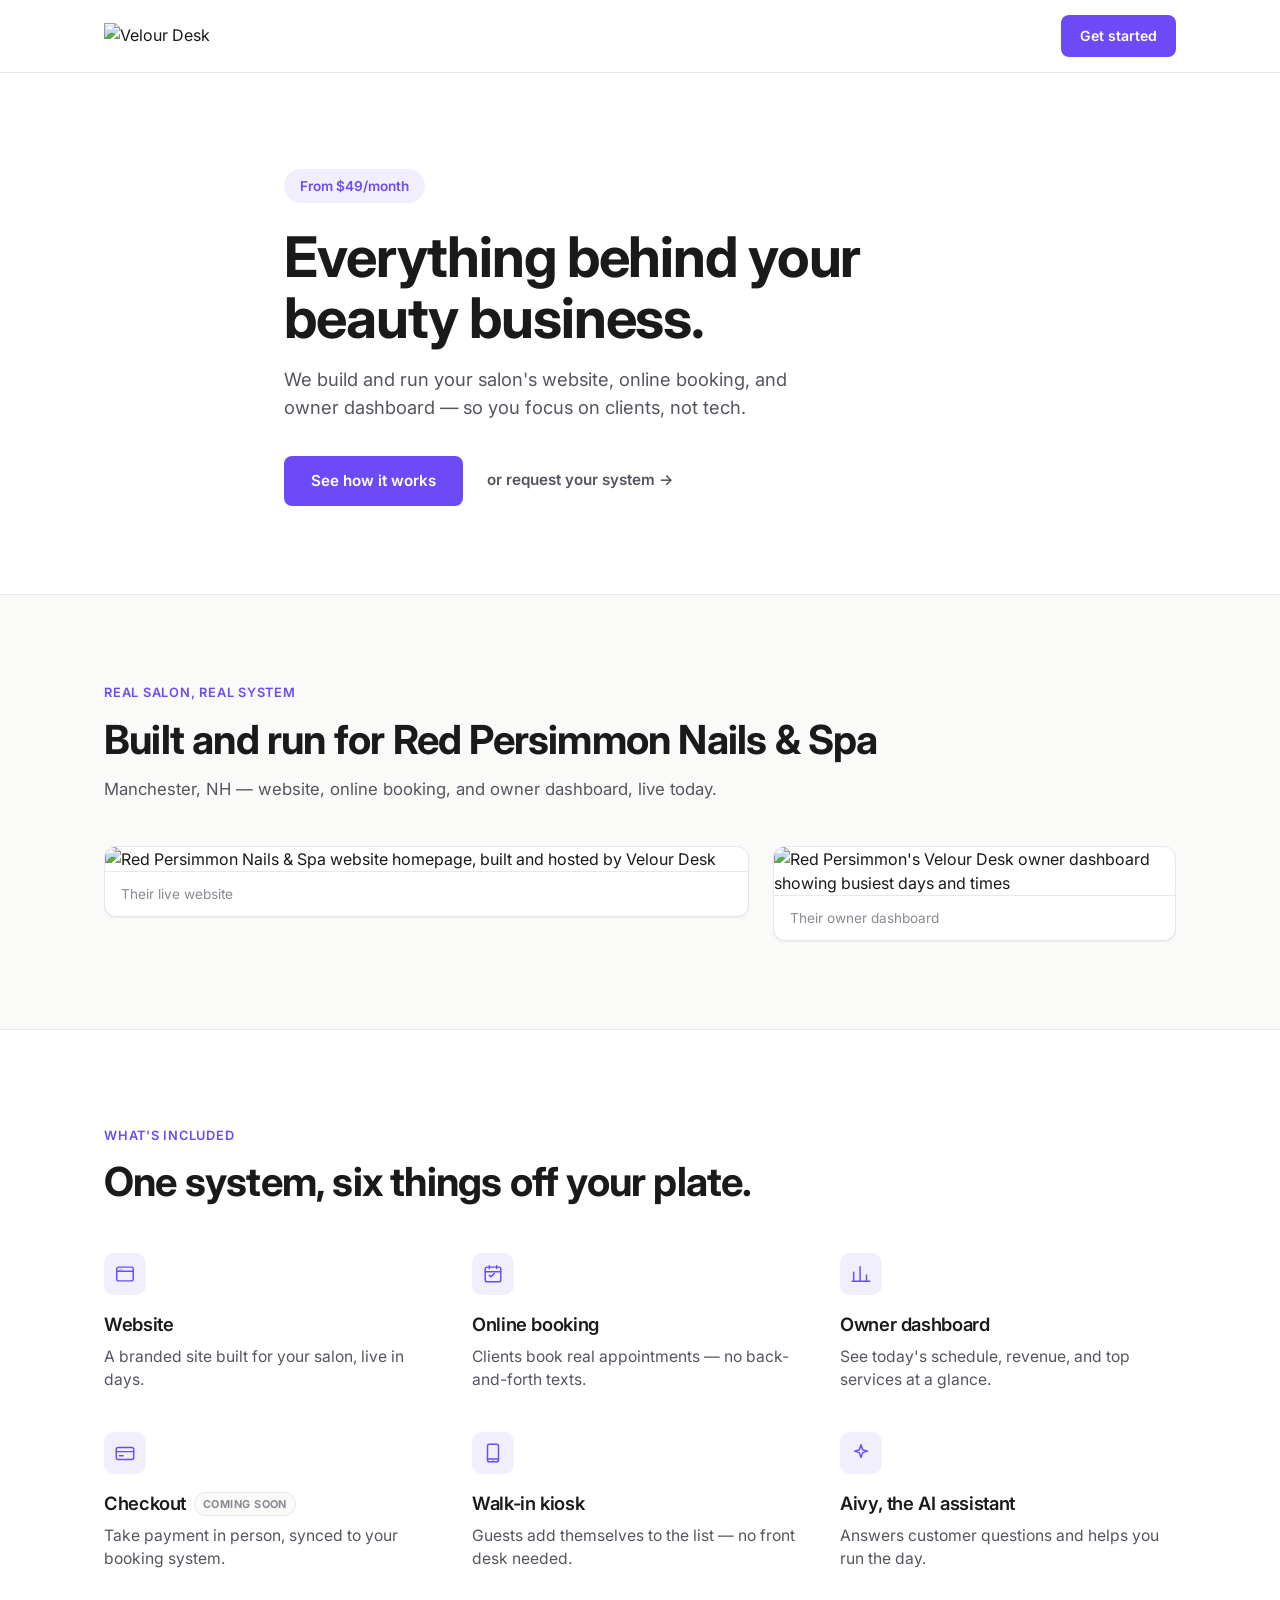
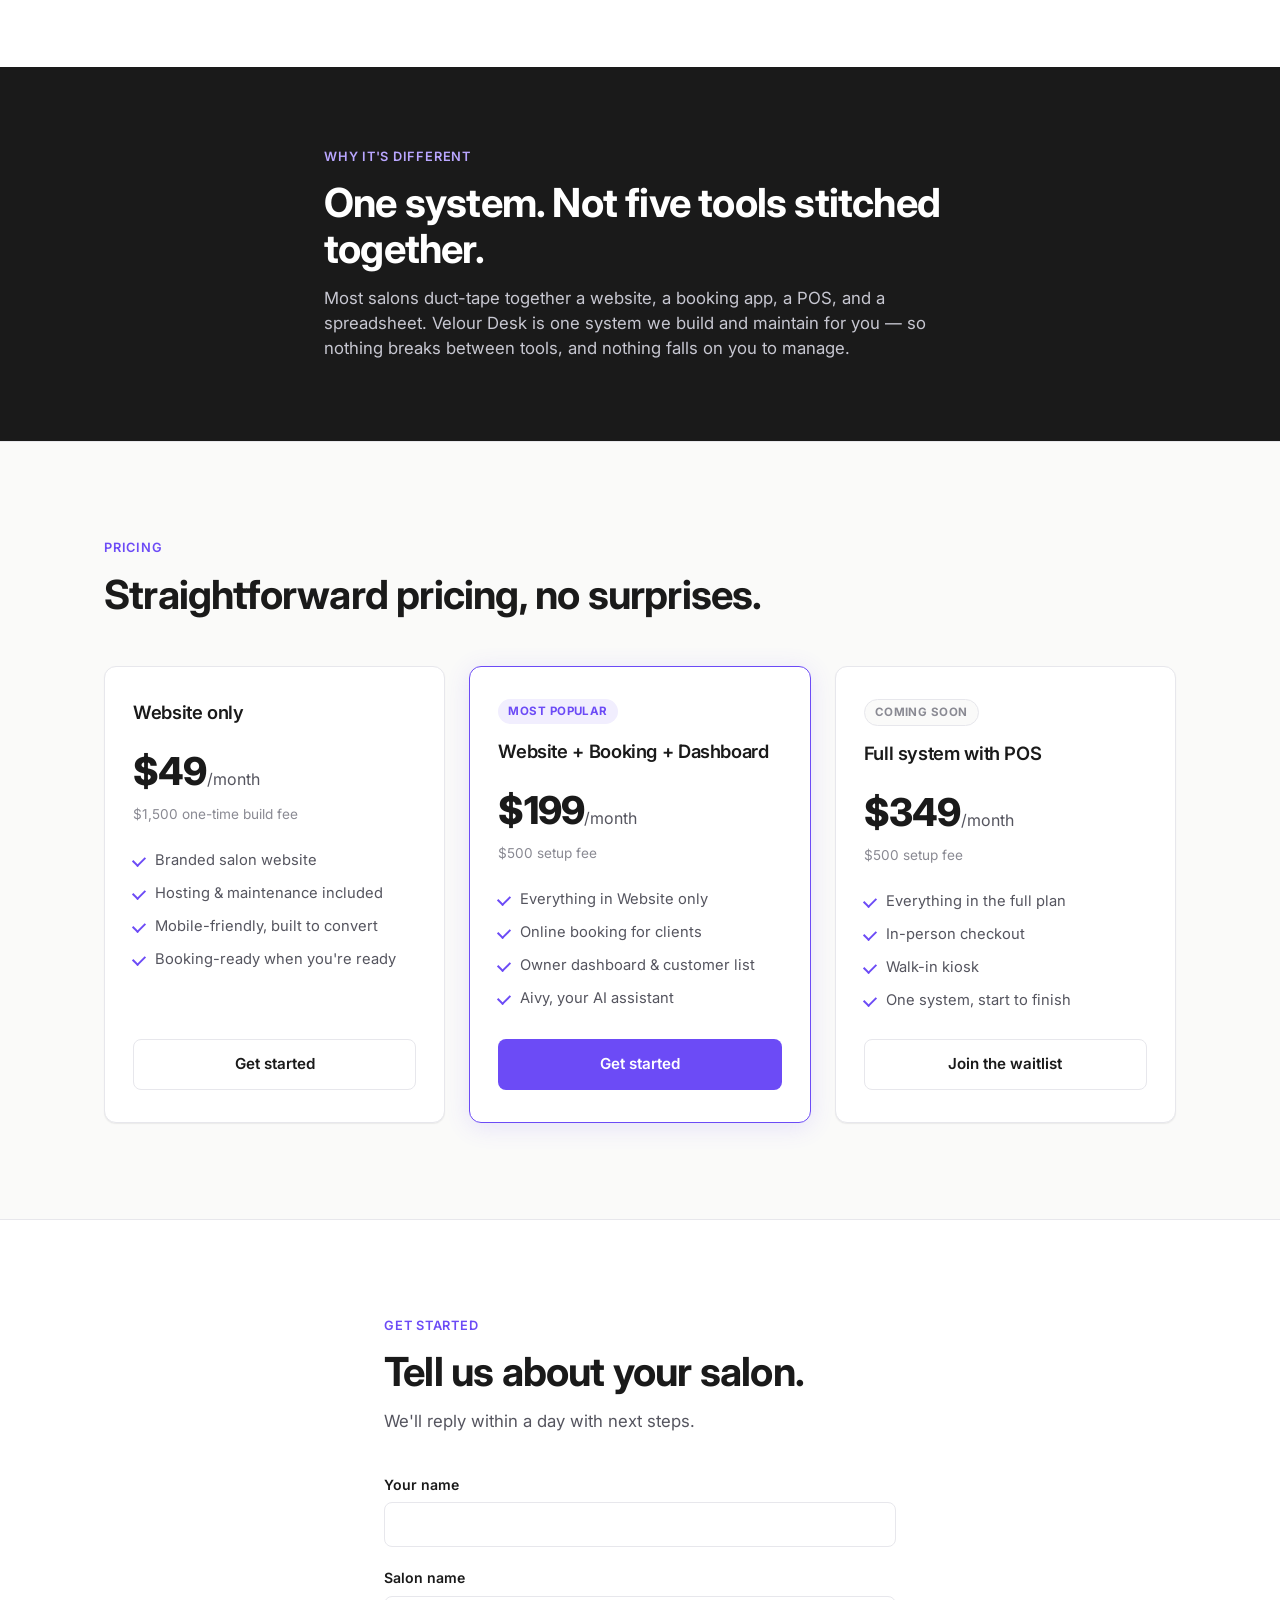
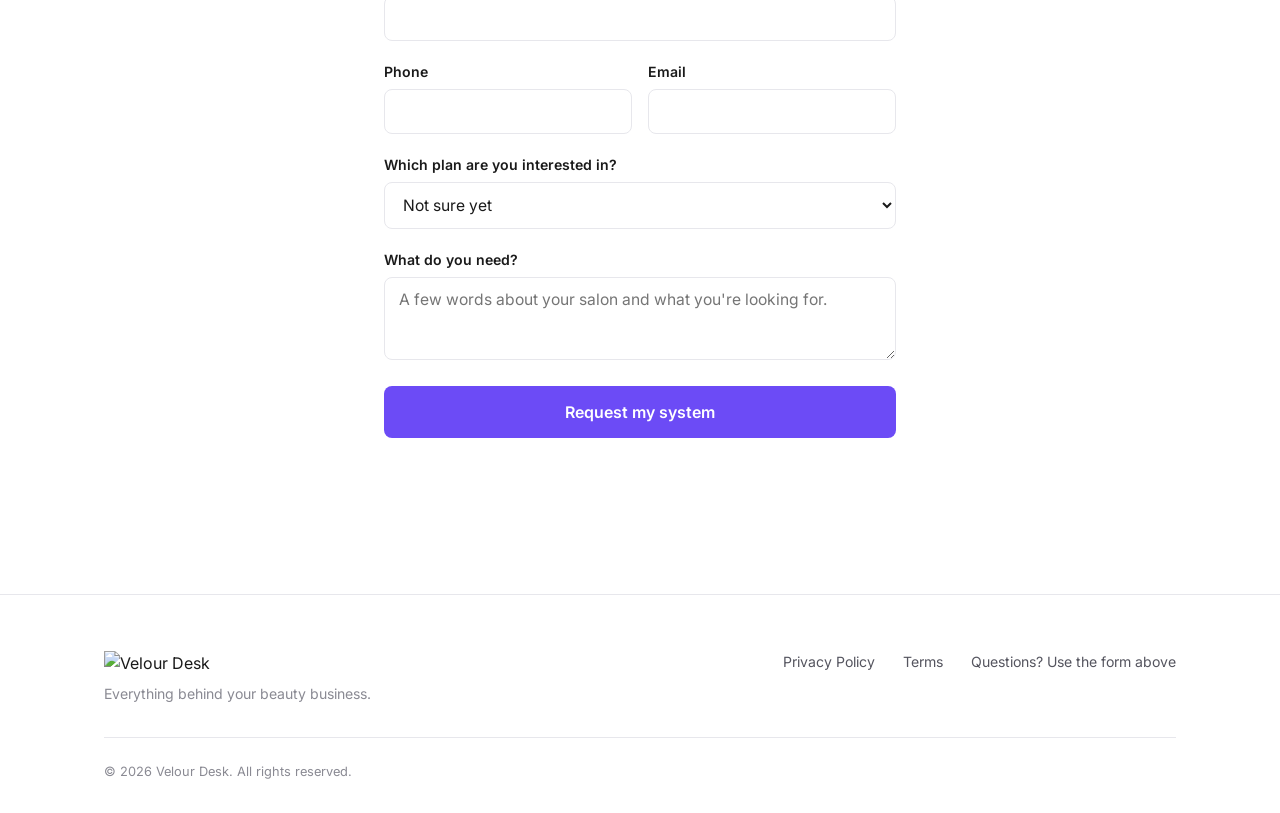
==== index.html @ 459c0a5b "Add files via upload" ====
<!doctype html>
<html lang="en">
<head>
<meta charset="UTF-8">
<meta name="viewport" content="width=device-width, initial-scale=1">
<title>Velour Desk — Everything behind your beauty business.</title>
<meta name="description" content="We build and run your salon's website, online booking, and owner dashboard — one system, starting at $49/month.">

<meta property="og:type" content="website">
<meta property="og:title" content="Velour Desk — Everything behind your beauty business.">
<meta property="og:description" content="We build and run your salon's website, online booking, and owner dashboard — one system, starting at $49/month.">
<meta property="og:url" content="https://velourdesk.com">
<meta property="og:image" content="https://velourdesk.com/assets/logo.png">
<meta name="twitter:card" content="summary_large_image">

<link rel="icon" type="image/png" href="assets/logo.png">
<link rel="preconnect" href="https://fonts.googleapis.com">
<link rel="preconnect" href="https://fonts.gstatic.com" crossorigin>
<link href="https://fonts.googleapis.com/css2?family=Inter:wght@400;500;600;700;800&display=swap" rel="stylesheet">
<link rel="stylesheet" href="styles.css">
</head>
<body>

<a class="skip-link" href="#main">Skip to content</a>

<header class="nav">
  <div class="wrap nav-inner">
    <a href="#top" class="logo" aria-label="Velour Desk home">
      <img src="assets/logo.png" alt="Velour Desk" height="28">
    </a>
    <a class="btn btn-primary btn-sm" href="#request">Get started</a>
  </div>
</header>

<main id="main">

  <!-- ============ HERO ============ -->
  <section class="hero" id="top">
    <div class="wrap hero-inner">
      <p class="eyebrow-pill">From $49/month</p>
      <h1>Everything behind your beauty business.</h1>
      <p class="hero-sub">We build and run your salon's website, online booking, and owner dashboard — so you focus on clients, not tech.</p>
      <div class="hero-ctas">
        <a href="#proof" class="btn btn-primary">See how it works</a>
        <a href="#request" class="btn-link">or request your system →</a>
      </div>
    </div>
  </section>

  <!-- ============ PROOF ============ -->
  <section class="proof" id="proof">
    <div class="wrap">
      <p class="eyebrow">Real salon, real system</p>
      <h2>Built and run for Red Persimmon Nails &amp; Spa</h2>
      <p class="section-sub">Manchester, NH — website, online booking, and owner dashboard, live today.</p>

      <div class="proof-grid">
        <figure class="proof-shot proof-shot-main">
          <img src="assets/red-persimmon-site.png" alt="Red Persimmon Nails & Spa website homepage, built and hosted by Velour Desk" loading="lazy">
          <figcaption>Their live website</figcaption>
        </figure>
        <figure class="proof-shot proof-shot-side">
          <img src="assets/red-persimmon-dashboard.png" alt="Red Persimmon's Velour Desk owner dashboard showing busiest days and times" loading="lazy">
          <figcaption>Their owner dashboard</figcaption>
        </figure>
      </div>

      <!--
        QUOTE SLOT — do not fabricate. Once Kristy approves a quote, uncomment
        and fill in, then remove this comment block.

        <blockquote class="proof-quote">
          <p>“Quote goes here.”</p>
          <cite>— Kristy, Red Persimmon Nails &amp; Spa</cite>
        </blockquote>
      -->
    </div>
  </section>

  <!-- ============ WHAT'S INCLUDED ============ -->
  <section class="included">
    <div class="wrap">
      <p class="eyebrow">What's included</p>
      <h2>One system, six things off your plate.</h2>

      <div class="included-grid">

        <div class="included-item">
          <span class="icon" aria-hidden="true">
            <svg viewBox="0 0 24 24" fill="none" stroke="currentColor" stroke-width="1.6" stroke-linecap="round" stroke-linejoin="round"><rect x="3" y="4.5" width="18" height="15" rx="2"/><path d="M3 9h18"/><circle cx="6.5" cy="6.75" r=".6" fill="currentColor" stroke="none"/><circle cx="8.5" cy="6.75" r=".6" fill="currentColor" stroke="none"/></svg>
          </span>
          <h3>Website</h3>
          <p>A branded site built for your salon, live in days.</p>
        </div>

        <div class="included-item">
          <span class="icon" aria-hidden="true">
            <svg viewBox="0 0 24 24" fill="none" stroke="currentColor" stroke-width="1.6" stroke-linecap="round" stroke-linejoin="round"><rect x="3.5" y="4.5" width="17" height="16" rx="2"/><path d="M3.5 9.5h17M8 3v3M16 3v3"/><path d="M8 13.5l1.6 1.6L13.5 11.5"/></svg>
          </span>
          <h3>Online booking</h3>
          <p>Clients book real appointments — no back-and-forth texts.</p>
        </div>

        <div class="included-item">
          <span class="icon" aria-hidden="true">
            <svg viewBox="0 0 24 24" fill="none" stroke="currentColor" stroke-width="1.6" stroke-linecap="round" stroke-linejoin="round"><path d="M4 20V10M11 20V4M18 20v-7"/><path d="M2.5 20h19"/></svg>
          </span>
          <h3>Owner dashboard</h3>
          <p>See today's schedule, revenue, and top services at a glance.</p>
        </div>

        <div class="included-item">
          <span class="icon" aria-hidden="true">
            <svg viewBox="0 0 24 24" fill="none" stroke="currentColor" stroke-width="1.6" stroke-linecap="round" stroke-linejoin="round"><rect x="2.5" y="6" width="19" height="13" rx="2"/><path d="M2.5 10.5h19"/><path d="M6 15h4"/></svg>
          </span>
          <h3>Checkout <span class="tag">Coming soon</span></h3>
          <p>Take payment in person, synced to your booking system.</p>
        </div>

        <div class="included-item">
          <span class="icon" aria-hidden="true">
            <svg viewBox="0 0 24 24" fill="none" stroke="currentColor" stroke-width="1.6" stroke-linecap="round" stroke-linejoin="round"><rect x="6" y="2.5" width="12" height="19" rx="2"/><path d="M6 18.5h12"/><circle cx="12" cy="20" r=".6" fill="currentColor" stroke="none"/></svg>
          </span>
          <h3>Walk-in kiosk</h3>
          <p>Guests add themselves to the list — no front desk needed.</p>
        </div>

        <div class="included-item">
          <span class="icon" aria-hidden="true">
            <svg viewBox="0 0 24 24" fill="none" stroke="currentColor" stroke-width="1.6" stroke-linecap="round" stroke-linejoin="round"><path d="M12 3l1.8 5.4L19 10l-5.2 1.6L12 17l-1.8-5.4L5 10l5.2-1.6L12 3z"/></svg>
          </span>
          <h3>Aivy, the AI assistant</h3>
          <p>Answers customer questions and helps you run the day.</p>
        </div>

      </div>
    </div>
  </section>

  <!-- ============ WHY DIFFERENT ============ -->
  <section class="different">
    <div class="wrap different-inner">
      <p class="eyebrow">Why it's different</p>
      <h2>One system. Not five tools stitched together.</h2>
      <p class="section-sub">Most salons duct-tape together a website, a booking app, a POS, and a spreadsheet. Velour Desk is one system we build and maintain for you — so nothing breaks between tools, and nothing falls on you to manage.</p>
    </div>
  </section>

  <!-- ============ PRICING ============ -->
  <section class="pricing" id="pricing">
    <div class="wrap">
      <p class="eyebrow">Pricing</p>
      <h2>Straightforward pricing, no surprises.</h2>

      <div class="pricing-grid">

        <div class="plan">
          <h3>Website only</h3>
          <p class="price"><span>$49</span>/month</p>
          <p class="fee">$1,500 one-time build fee</p>
          <ul>
            <li>Branded salon website</li>
            <li>Hosting &amp; maintenance included</li>
            <li>Mobile-friendly, built to convert</li>
            <li>Booking-ready when you're ready</li>
          </ul>
          <a href="#request" class="btn btn-outline plan-cta" data-plan="Website only">Get started</a>
        </div>

        <div class="plan plan-featured">
          <p class="plan-badge">Most popular</p>
          <h3>Website + Booking + Dashboard</h3>
          <p class="price"><span>$199</span>/month</p>
          <p class="fee">$500 setup fee</p>
          <ul>
            <li>Everything in Website only</li>
            <li>Online booking for clients</li>
            <li>Owner dashboard &amp; customer list</li>
            <li>Aivy, your AI assistant</li>
          </ul>
          <a href="#request" class="btn btn-primary plan-cta" data-plan="Website + Booking + Dashboard">Get started</a>
        </div>

        <div class="plan">
          <p class="plan-badge plan-badge-muted">Coming soon</p>
          <h3>Full system with POS</h3>
          <p class="price"><span>$349</span>/month</p>
          <p class="fee">$500 setup fee</p>
          <ul>
            <li>Everything in the full plan</li>
            <li>In-person checkout</li>
            <li>Walk-in kiosk</li>
            <li>One system, start to finish</li>
          </ul>
          <a href="#request" class="btn btn-outline plan-cta" data-plan="Full system with POS (waitlist)">Join the waitlist</a>
        </div>

      </div>
    </div>
  </section>

  <!-- ============ REQUEST FORM ============ -->
  <section class="request" id="request">
    <div class="wrap request-inner">
      <p class="eyebrow">Get started</p>
      <h2>Tell us about your salon.</h2>
      <p class="section-sub">We'll reply within a day with next steps.</p>

      <form id="lead-form" novalidate>
        <div class="form-row">
          <label for="name">Your name</label>
          <input type="text" id="name" name="name" autocomplete="name" required maxlength="120">
        </div>
        <div class="form-row">
          <label for="salon_name">Salon name</label>
          <input type="text" id="salon_name" name="salon_name" autocomplete="organization" required maxlength="160">
        </div>
        <div class="form-row form-row-split">
          <div>
            <label for="phone">Phone</label>
            <input type="tel" id="phone" name="phone" autocomplete="tel" required maxlength="40">
          </div>
          <div>
            <label for="email">Email</label>
            <input type="email" id="email" name="email" autocomplete="email" required maxlength="200">
          </div>
        </div>
        <div class="form-row">
          <label for="plan_interest">Which plan are you interested in?</label>
          <select id="plan_interest" name="plan_interest">
            <option value="Not sure yet">Not sure yet</option>
            <option value="Website only">Website only — $49/mo</option>
            <option value="Website + Booking + Dashboard">Website + Booking + Dashboard — $199/mo</option>
            <option value="Full system with POS (waitlist)">Full system with POS — $349/mo (waitlist)</option>
          </select>
        </div>
        <div class="form-row">
          <label for="needs">What do you need?</label>
          <textarea id="needs" name="needs" rows="3" maxlength="2000" placeholder="A few words about your salon and what you're looking for."></textarea>
        </div>

        <button type="submit" class="btn btn-primary btn-full" id="submit-btn">Request my system</button>
        <p class="form-status" id="form-status" role="status" aria-live="polite"></p>
      </form>
    </div>
  </section>

</main>

<footer class="footer">
  <div class="wrap footer-inner">
    <div class="footer-brand">
      <img src="assets/logo.png" alt="Velour Desk" height="22">
      <p>Everything behind your beauty business.</p>
    </div>
    <div class="footer-links">
      <a href="privacy.html">Privacy Policy</a>
      <a href="terms.html">Terms</a>
      <a href="#request">Questions? Use the form above</a>
    </div>
  </div>
  <div class="wrap">
    <p class="footer-copyright">© <span id="year"></span> Velour Desk. All rights reserved.</p>
  </div>
</footer>

<script src="script.js"></script>
</body>
</html>
---- styles.css ----
/* ===== Tokens ===== */
:root {
  --violet: #6C4BF6;
  --violet-dark: #5836E8;
  --violet-tint: #F1EEFE;
  --ink: #1A1A1A;
  --ink-soft: #55555F;
  --ink-faint: #8A8A93;
  --bg: #FFFFFF;
  --bg-alt: #FAFAF9;
  --border: #E7E7EC;
  --radius: 12px;
  --radius-sm: 8px;
  --shadow-card: 0 1px 2px rgba(20,20,30,0.04), 0 1px 1px rgba(20,20,30,0.03);
  --max: 1120px;
  --font: "Inter", -apple-system, BlinkMacSystemFont, "Segoe UI", sans-serif;
}

/* ===== Reset ===== */
* { box-sizing: border-box; margin: 0; padding: 0; }
html { scroll-behavior: smooth; }
@media (prefers-reduced-motion: reduce) {
  html { scroll-behavior: auto; }
  * { animation-duration: 0.01ms !important; transition-duration: 0.01ms !important; }
}
body {
  font-family: var(--font);
  color: var(--ink);
  background: var(--bg);
  -webkit-font-smoothing: antialiased;
  line-height: 1.5;
}
img { max-width: 100%; display: block; }
a { color: inherit; text-decoration: none; }
ul { list-style: none; }
button { font-family: inherit; }

.wrap {
  max-width: var(--max);
  margin: 0 auto;
  padding: 0 24px;
}

.skip-link {
  position: absolute;
  left: -9999px;
  top: 0;
  background: var(--violet);
  color: #fff;
  padding: 12px 20px;
  border-radius: 0 0 8px 0;
  z-index: 100;
}
.skip-link:focus {
  left: 0;
}

:focus-visible {
  outline: 2px solid var(--violet);
  outline-offset: 2px;
}

/* ===== Type scale ===== */
h1, h2, h3 {
  font-weight: 700;
  letter-spacing: -0.02em;
  color: var(--ink);
}
h1 { font-size: clamp(2.25rem, 5vw, 3.5rem); line-height: 1.08; }
h2 { font-size: clamp(1.75rem, 3.4vw, 2.5rem); line-height: 1.15; }
h3 { font-size: 1.15rem; font-weight: 600; }

.eyebrow {
  font-size: 0.8rem;
  font-weight: 600;
  letter-spacing: 0.06em;
  text-transform: uppercase;
  color: var(--violet);
  margin-bottom: 14px;
}
.eyebrow-pill {
  display: inline-block;
  font-size: 0.85rem;
  font-weight: 600;
  color: var(--violet);
  background: var(--violet-tint);
  padding: 7px 16px;
  border-radius: 999px;
  margin-bottom: 24px;
}
.section-sub {
  color: var(--ink-soft);
  font-size: 1.05rem;
  max-width: 620px;
  margin-top: 14px;
}

/* ===== Buttons ===== */
.btn {
  display: inline-flex;
  align-items: center;
  justify-content: center;
  gap: 8px;
  font-weight: 600;
  font-size: 0.95rem;
  padding: 13px 26px;
  border-radius: var(--radius-sm);
  border: 1px solid transparent;
  cursor: pointer;
  transition: background 0.15s ease, border-color 0.15s ease, color 0.15s ease, transform 0.1s ease;
}
.btn-primary {
  background: var(--violet);
  color: #fff;
}
.btn-primary:hover { background: var(--violet-dark); }
.btn-outline {
  background: transparent;
  border-color: var(--border);
  color: var(--ink);
}
.btn-outline:hover { border-color: var(--violet); color: var(--violet); }
.btn-sm { padding: 9px 18px; font-size: 0.88rem; }
.btn-full { width: 100%; padding: 15px 26px; font-size: 1rem; }
.btn-link {
  font-weight: 600;
  font-size: 0.95rem;
  color: var(--ink-soft);
  border-bottom: 1px solid transparent;
}
.btn-link:hover { color: var(--violet); border-color: var(--violet); }

/* ===== Nav ===== */
.nav {
  position: sticky;
  top: 0;
  z-index: 50;
  background: rgba(255,255,255,0.9);
  backdrop-filter: saturate(180%) blur(8px);
  border-bottom: 1px solid var(--border);
}
.nav-inner {
  display: flex;
  align-items: center;
  justify-content: space-between;
  height: 72px;
}
.logo img { height: 26px; width: auto; }

/* ===== Hero ===== */
.hero { padding: 96px 0 88px; }
.hero-inner { max-width: 760px; }
.hero-sub {
  font-size: 1.15rem;
  color: var(--ink-soft);
  margin-top: 18px;
  max-width: 560px;
}
.hero-ctas {
  display: flex;
  align-items: center;
  gap: 24px;
  margin-top: 34px;
  flex-wrap: wrap;
}

/* ===== Proof ===== */
.proof { padding: 88px 0; background: var(--bg-alt); border-top: 1px solid var(--border); border-bottom: 1px solid var(--border); }
.proof-grid {
  display: grid;
  grid-template-columns: 1.6fr 1fr;
  gap: 24px;
  margin-top: 44px;
  align-items: start;
}
.proof-shot {
  background: #fff;
  border: 1px solid var(--border);
  border-radius: var(--radius);
  overflow: hidden;
  box-shadow: var(--shadow-card);
}
.proof-shot img { width: 100%; height: auto; }
.proof-shot figcaption {
  padding: 12px 16px;
  font-size: 0.85rem;
  color: var(--ink-faint);
  border-top: 1px solid var(--border);
}
.proof-shot-side { align-self: center; }
.proof-quote {
  margin-top: 40px;
  padding: 28px 32px;
  background: #fff;
  border: 1px solid var(--border);
  border-radius: var(--radius);
}
.proof-quote p { font-size: 1.2rem; font-style: italic; }
.proof-quote cite { display: block; margin-top: 12px; font-style: normal; color: var(--ink-soft); font-size: 0.9rem; }

/* ===== Included ===== */
.included { padding: 96px 0; }
.included-grid {
  display: grid;
  grid-template-columns: repeat(3, 1fr);
  gap: 40px 32px;
  margin-top: 48px;
}
.included-item .icon {
  display: inline-flex;
  align-items: center;
  justify-content: center;
  width: 42px;
  height: 42px;
  border-radius: 10px;
  background: var(--violet-tint);
  color: var(--violet);
  margin-bottom: 16px;
}
.included-item .icon svg { width: 22px; height: 22px; }
.included-item h3 { display: flex; align-items: center; gap: 8px; }
.included-item p { color: var(--ink-soft); margin-top: 6px; font-size: 0.98rem; }
.tag {
  font-size: 0.68rem;
  font-weight: 700;
  letter-spacing: 0.04em;
  text-transform: uppercase;
  color: var(--ink-faint);
  background: var(--bg-alt);
  border: 1px solid var(--border);
  padding: 3px 8px;
  border-radius: 999px;
}

/* ===== Why different ===== */
.different { padding: 80px 0; background: var(--ink); }
.different-inner { max-width: 680px; }
.different .eyebrow { color: #B9A6FF; }
.different h2 { color: #fff; }
.different .section-sub { color: #C7C7D1; }

/* ===== Pricing ===== */
.pricing { padding: 96px 0; background: var(--bg-alt); border-top: 1px solid var(--border); border-bottom: 1px solid var(--border); }
.pricing-grid {
  display: grid;
  grid-template-columns: repeat(3, 1fr);
  gap: 24px;
  margin-top: 48px;
  align-items: stretch;
}
.plan {
  background: #fff;
  border: 1px solid var(--border);
  border-radius: var(--radius);
  padding: 32px 28px;
  display: flex;
  flex-direction: column;
  box-shadow: var(--shadow-card);
}
.plan-featured {
  border-color: var(--violet);
  box-shadow: 0 4px 24px rgba(108,75,246,0.14);
}
.plan-badge {
  display: inline-block;
  align-self: flex-start;
  font-size: 0.72rem;
  font-weight: 700;
  letter-spacing: 0.04em;
  text-transform: uppercase;
  color: var(--violet);
  background: var(--violet-tint);
  padding: 4px 10px;
  border-radius: 999px;
  margin-bottom: 14px;
}
.plan-badge-muted { color: var(--ink-faint); background: var(--bg-alt); border: 1px solid var(--border); }
.plan h3 { min-height: 28px; }
.price { margin-top: 16px; font-size: 1rem; color: var(--ink-soft); }
.price span { font-size: 2.4rem; font-weight: 800; color: var(--ink); letter-spacing: -0.02em; }
.fee { font-size: 0.85rem; color: var(--ink-faint); margin-top: 4px; }
.plan ul { margin: 24px 0 28px; display: flex; flex-direction: column; gap: 11px; }
.plan li {
  font-size: 0.92rem;
  color: var(--ink-soft);
  padding-left: 22px;
  position: relative;
}
.plan li::before {
  content: "";
  position: absolute;
  left: 0;
  top: 7px;
  width: 10px;
  height: 6px;
  border-left: 2px solid var(--violet);
  border-bottom: 2px solid var(--violet);
  transform: rotate(-45deg);
}
.plan-cta { margin-top: auto; width: 100%; }

/* ===== Request form ===== */
.request { padding: 96px 0 120px; }
.request-inner { max-width: 560px; }
#lead-form { margin-top: 40px; }
.form-row { margin-bottom: 20px; }
.form-row-split { display: grid; grid-template-columns: 1fr 1fr; gap: 16px; }
.form-row-split .form-row { margin-bottom: 0; }
label { display: block; font-size: 0.88rem; font-weight: 600; margin-bottom: 7px; color: var(--ink); }
input, select, textarea {
  width: 100%;
  font-family: inherit;
  font-size: 0.98rem;
  padding: 12px 14px;
  border: 1px solid var(--border);
  border-radius: var(--radius-sm);
  background: #fff;
  color: var(--ink);
}
input:focus, select:focus, textarea:focus {
  outline: none;
  border-color: var(--violet);
  box-shadow: 0 0 0 3px var(--violet-tint);
}
textarea { resize: vertical; }
.form-status {
  margin-top: 16px;
  font-size: 0.92rem;
  min-height: 1.4em;
}
.form-status[data-state="success"] { color: #1E7A3D; }
.form-status[data-state="error"] { color: #C0392B; }

/* ===== Footer ===== */
.footer { padding: 56px 0 32px; border-top: 1px solid var(--border); }
.footer-inner {
  display: flex;
  justify-content: space-between;
  align-items: flex-start;
  flex-wrap: wrap;
  gap: 24px;
  padding-bottom: 32px;
}
.footer-brand img { margin-bottom: 10px; }
.footer-brand p { color: var(--ink-faint); font-size: 0.88rem; }
.footer-links { display: flex; gap: 28px; flex-wrap: wrap; }
.footer-links a { font-size: 0.88rem; color: var(--ink-soft); }
.footer-links a:hover { color: var(--violet); }
.footer-copyright { font-size: 0.8rem; color: var(--ink-faint); border-top: 1px solid var(--border); padding-top: 24px; }

/* ===== Responsive ===== */
@media (max-width: 860px) {
  .proof-grid { grid-template-columns: 1fr; }
  .included-grid { grid-template-columns: repeat(2, 1fr); }
  .pricing-grid { grid-template-columns: 1fr; }
  .plan-featured { order: -1; }
}
@media (max-width: 560px) {
  .hero { padding: 64px 0 56px; }
  .included, .pricing, .proof, .different, .request { padding: 64px 0; }
  .included-grid { grid-template-columns: 1fr; }
  .form-row-split { grid-template-columns: 1fr; }
  .footer-inner { flex-direction: column; }
}
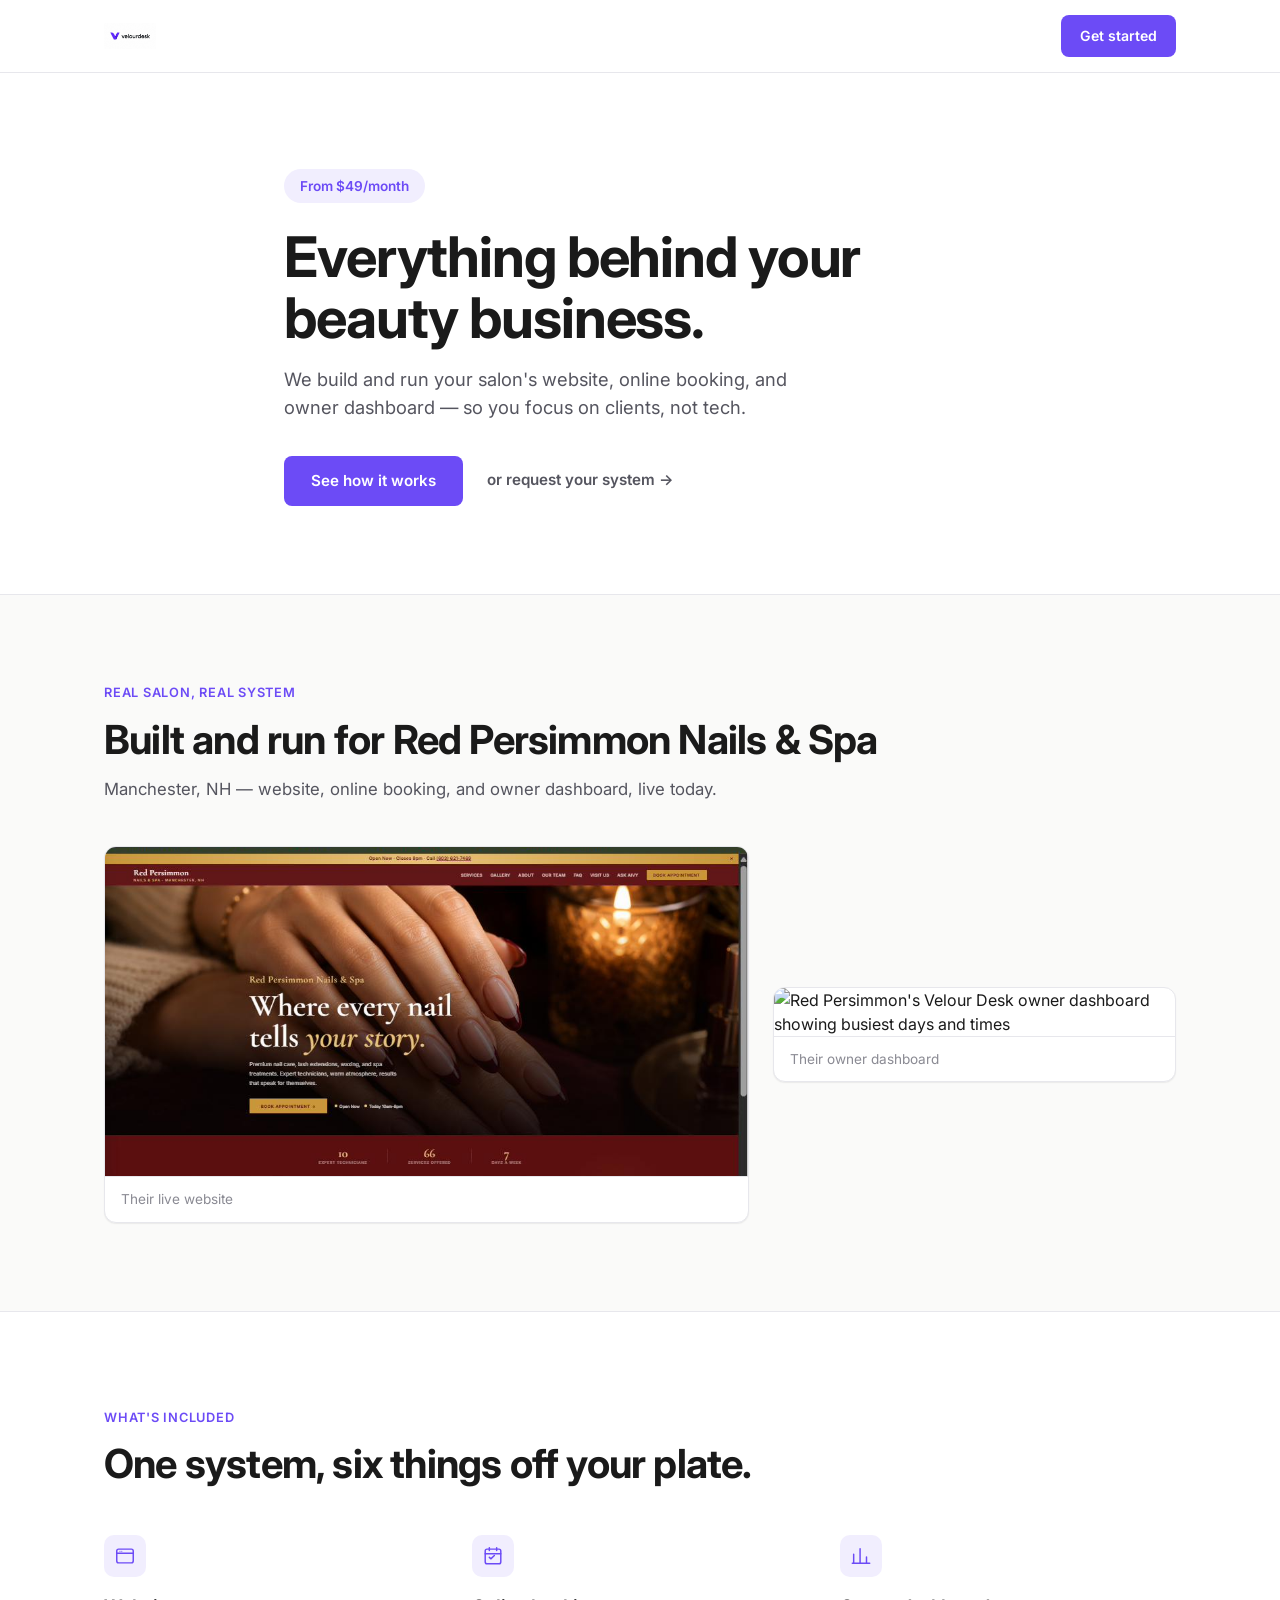
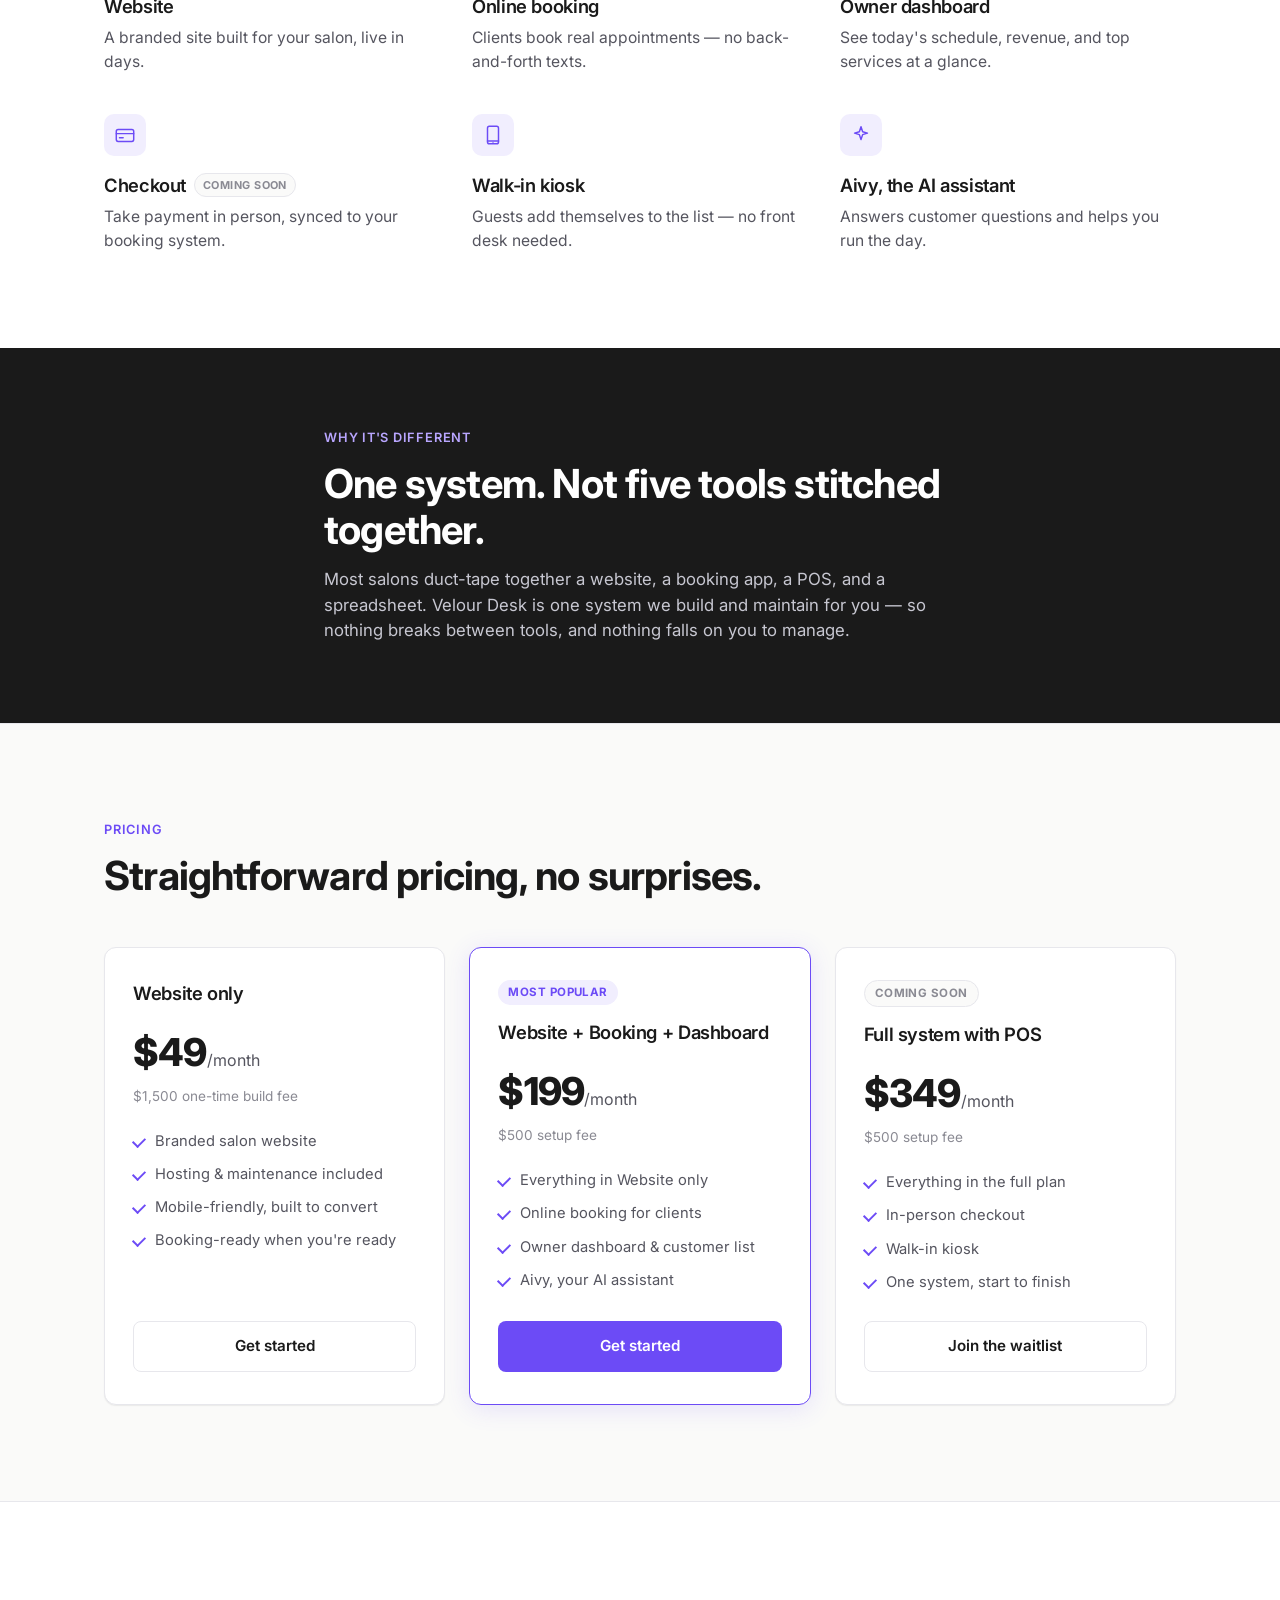
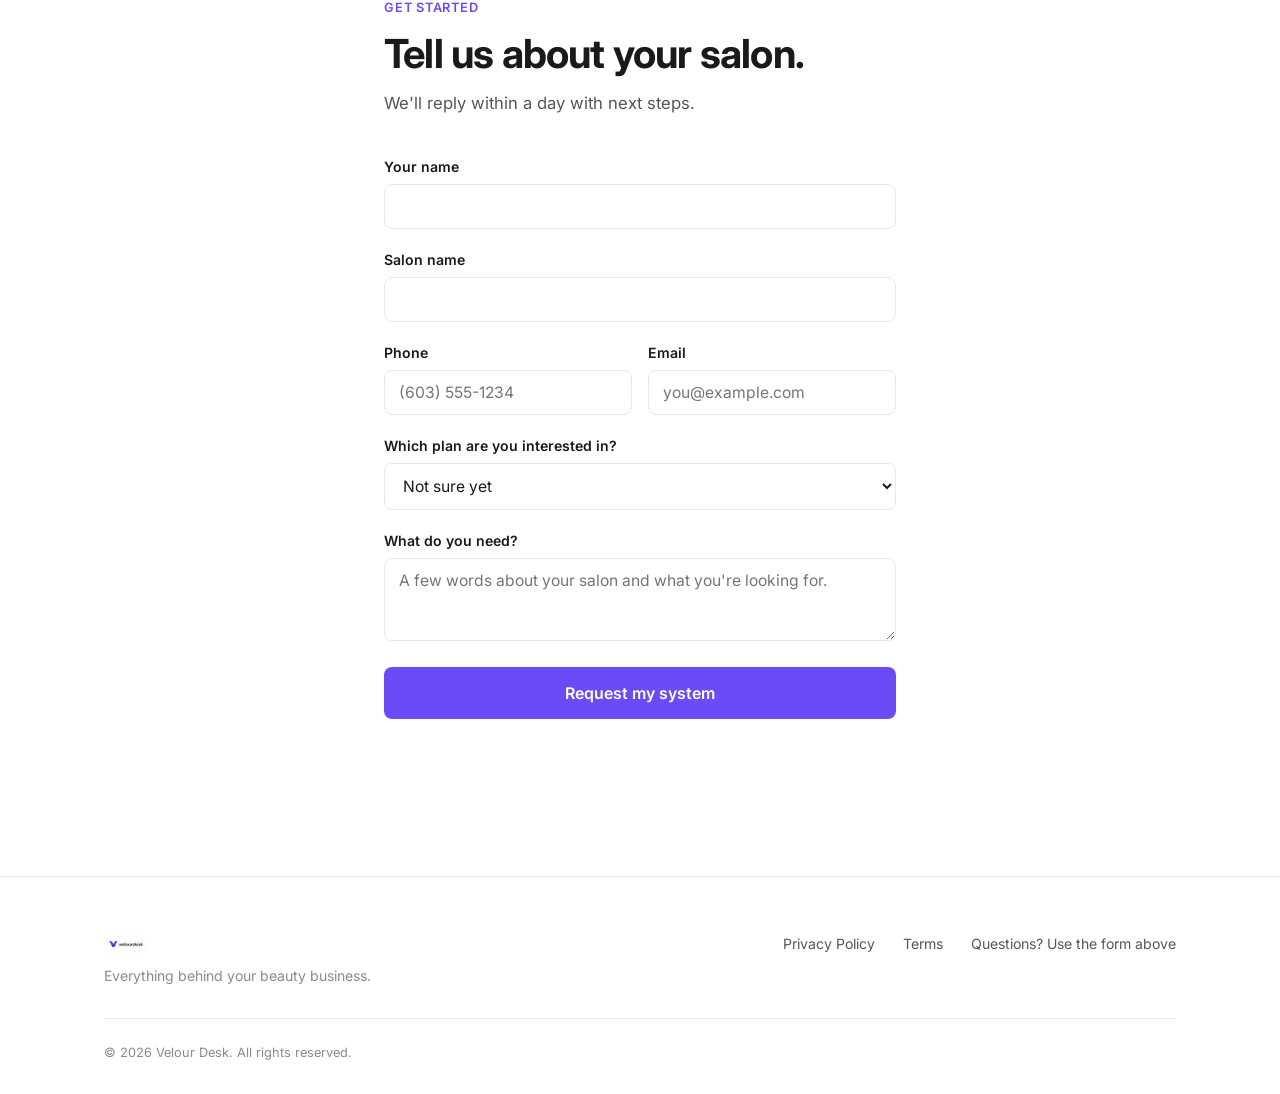
==== commit 94ae4e12: "Enhance input fields for phone and email Updated phone and email input fields with placeholder and p" ====
--- a/index.html
+++ b/index.html
@@ -218,11 +218,15 @@
         <div class="form-row form-row-split">
           <div>
             <label for="phone">Phone</label>
-            <input type="tel" id="phone" name="phone" autocomplete="tel" required maxlength="40">
+            <input type="tel" id="phone" name="phone" autocomplete="tel" required
+              inputmode="tel" maxlength="20" placeholder="(603) 555-1234"
+              pattern="^[0-9+\-\s\(\)]{7,20}$"
+              title="Enter a valid phone number (7–20 digits, spaces, dashes, or parentheses allowed)">
           </div>
           <div>
             <label for="email">Email</label>
-            <input type="email" id="email" name="email" autocomplete="email" required maxlength="200">
+            <input type="email" id="email" name="email" autocomplete="email" required
+              maxlength="200" placeholder="you@example.com">
           </div>
         </div>
         <div class="form-row">
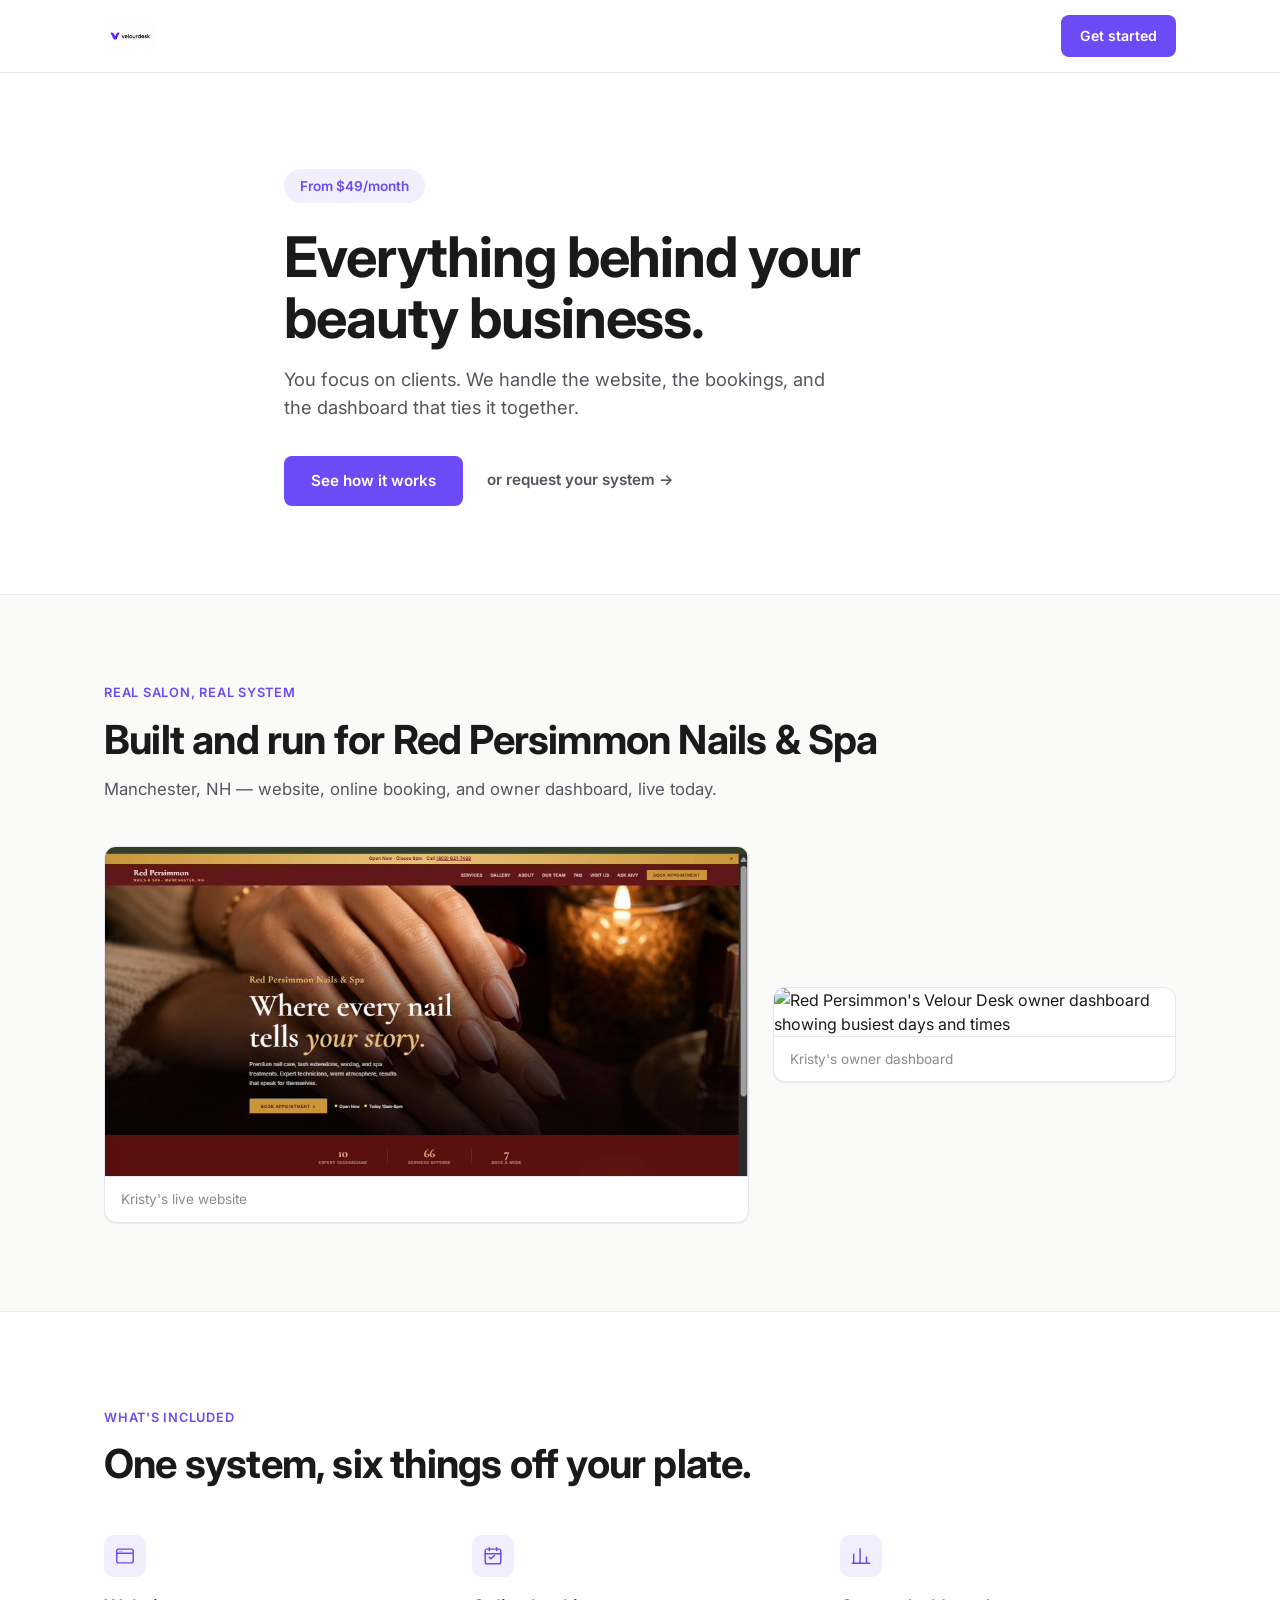
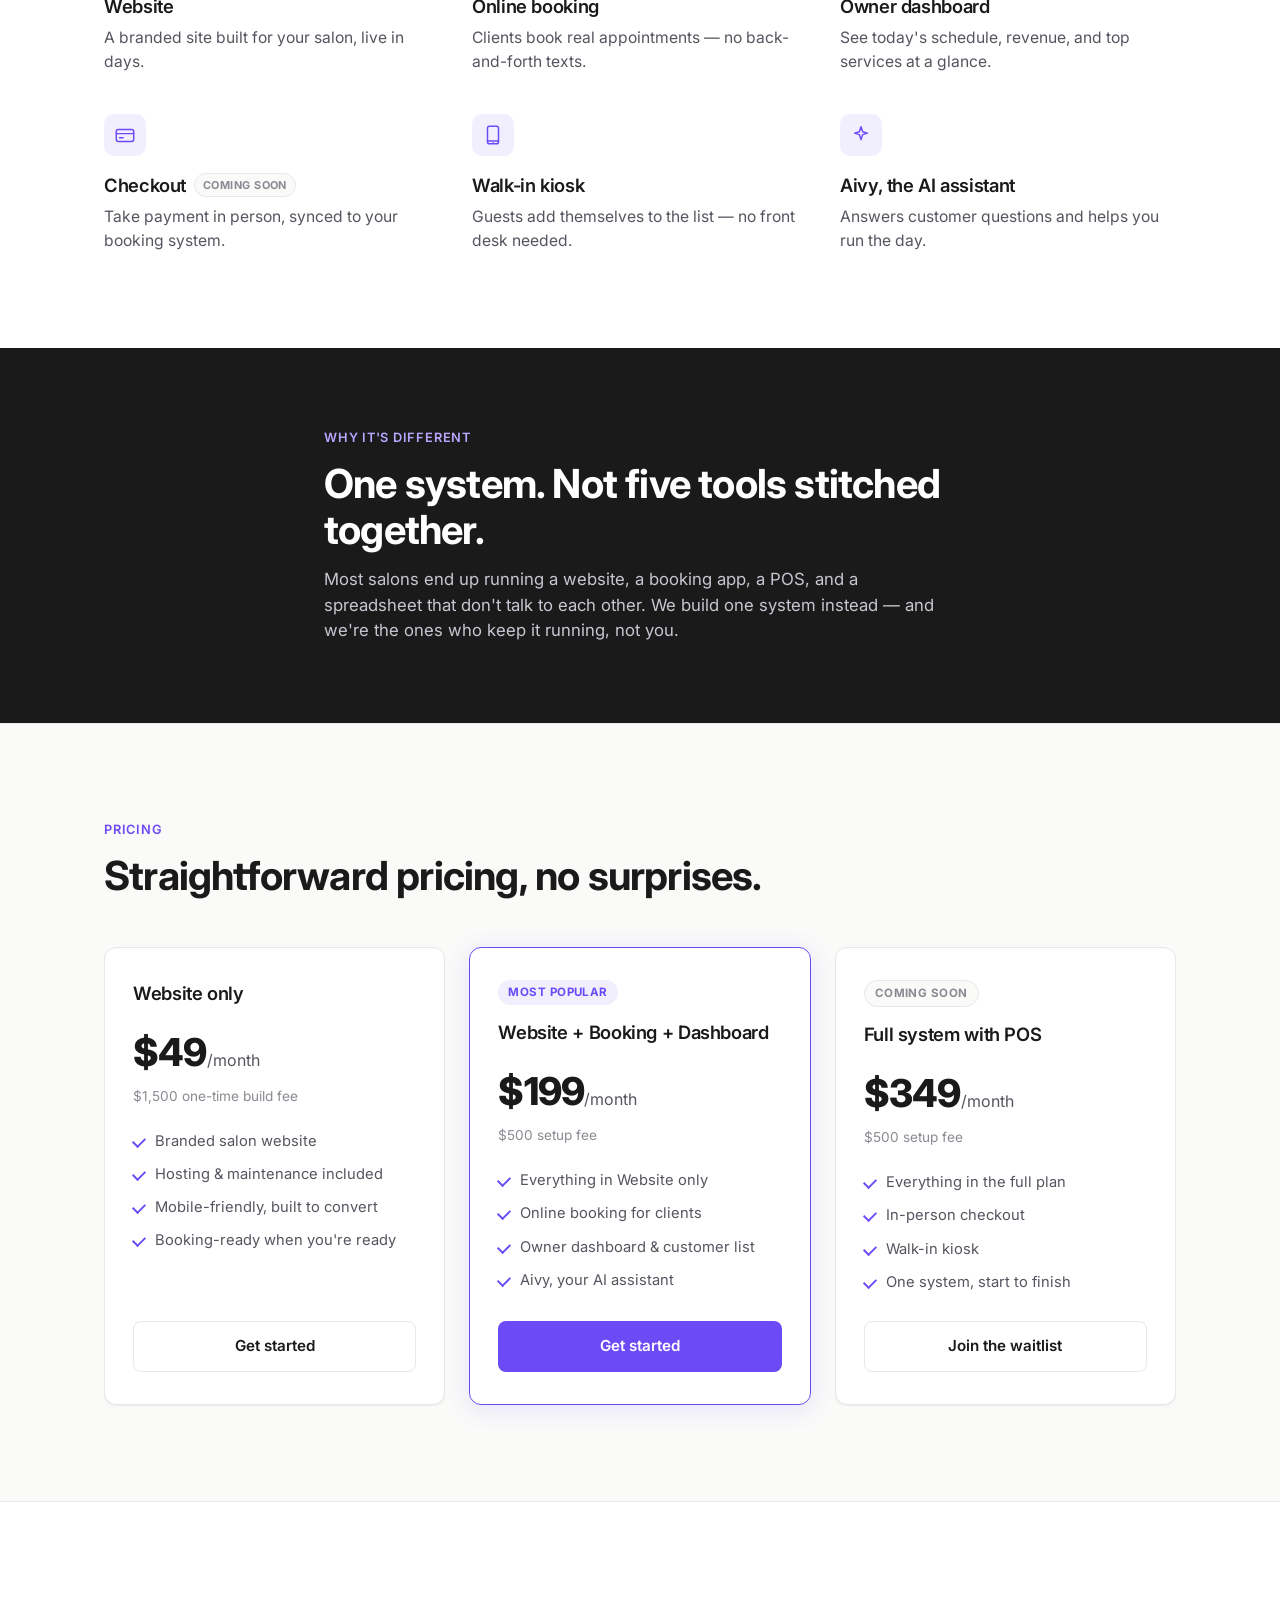
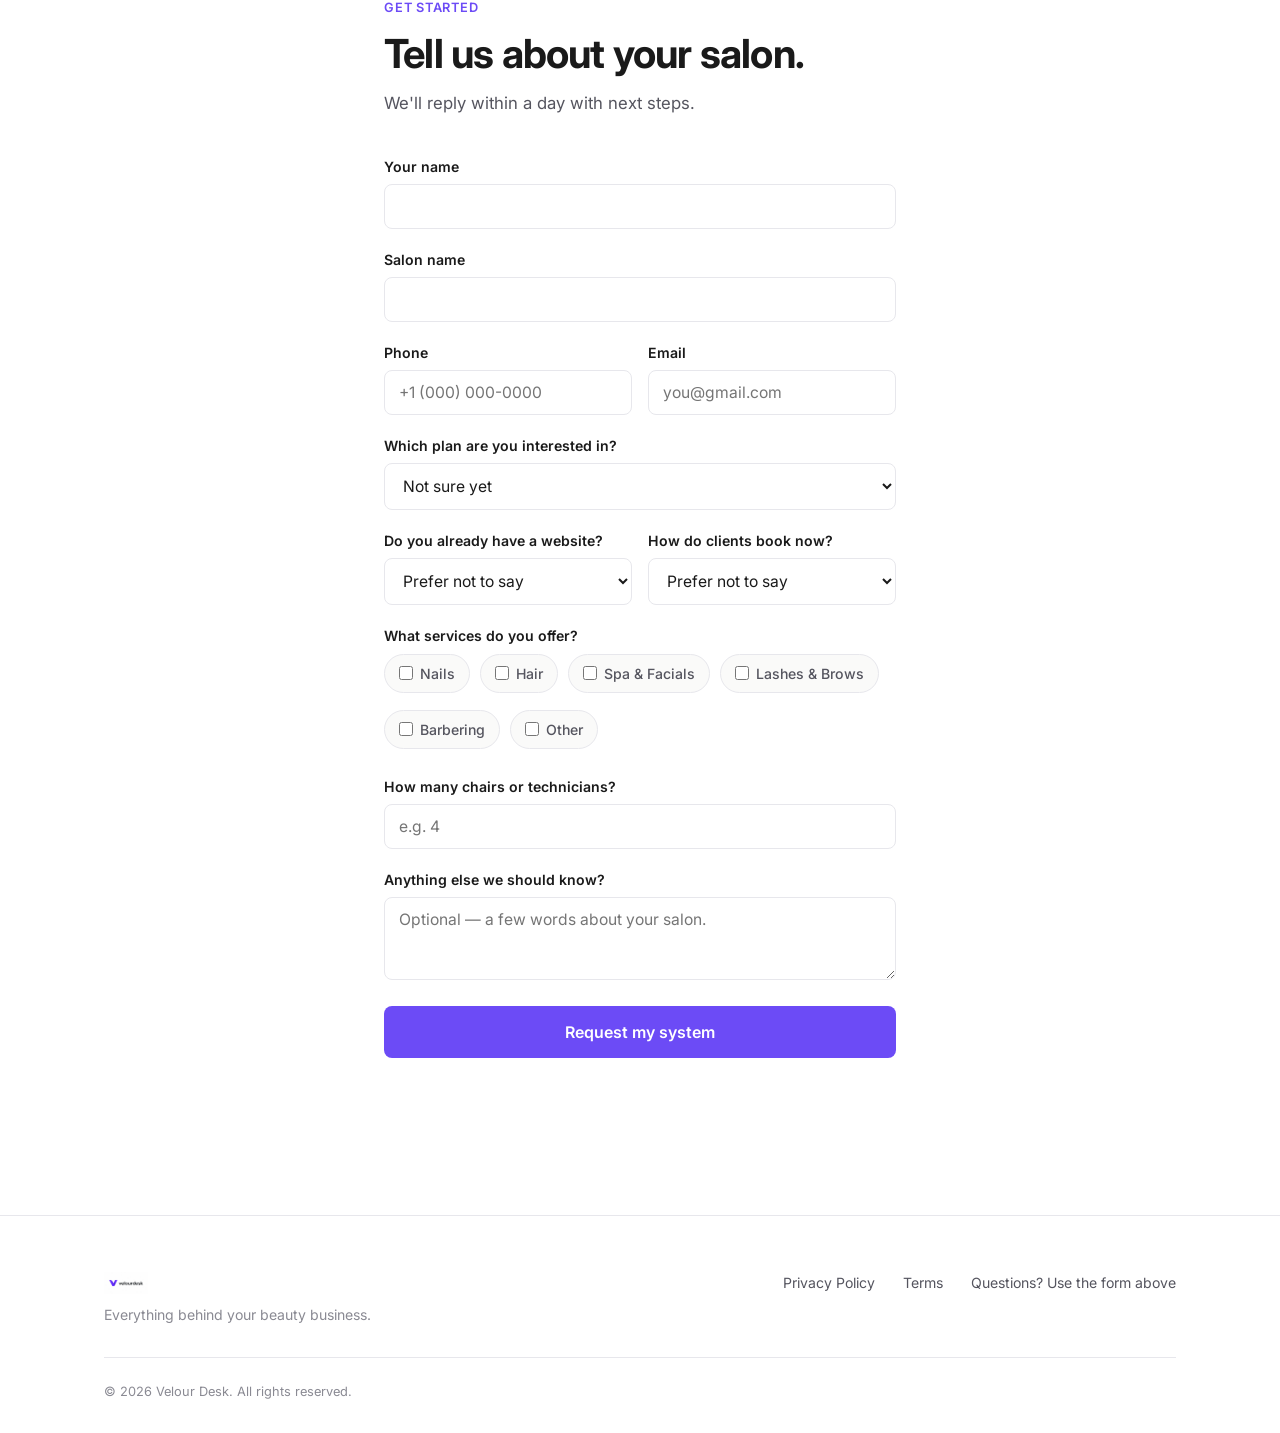
==== commit 6fba489c: "Add styles and update text in index.html Added CSS styles directly in index.html and updated text co" ====
--- a/index.html
+++ b/index.html
@@ -17,7 +17,412 @@
 <link rel="preconnect" href="https://fonts.googleapis.com">
 <link rel="preconnect" href="https://fonts.gstatic.com" crossorigin>
 <link href="https://fonts.googleapis.com/css2?family=Inter:wght@400;500;600;700;800&display=swap" rel="stylesheet">
-<link rel="stylesheet" href="styles.css">
+<style>
+/* ===== Tokens ===== */
+:root {
+  --violet: #6C4BF6;
+  --violet-dark: #5836E8;
+  --violet-tint: #F1EEFE;
+  --ink: #1A1A1A;
+  --ink-soft: #55555F;
+  --ink-faint: #8A8A93;
+  --bg: #FFFFFF;
+  --bg-alt: #FAFAF9;
+  --border: #E7E7EC;
+  --radius: 12px;
+  --radius-sm: 8px;
+  --shadow-card: 0 1px 2px rgba(20,20,30,0.04), 0 1px 1px rgba(20,20,30,0.03);
+  --max: 1120px;
+  --font: "Inter", -apple-system, BlinkMacSystemFont, "Segoe UI", sans-serif;
+}
+
+/* ===== Reset ===== */
+* { box-sizing: border-box; margin: 0; padding: 0; }
+html { scroll-behavior: smooth; }
+@media (prefers-reduced-motion: reduce) {
+  html { scroll-behavior: auto; }
+  * { animation-duration: 0.01ms !important; transition-duration: 0.01ms !important; }
+}
+body {
+  font-family: var(--font);
+  color: var(--ink);
+  background: var(--bg);
+  -webkit-font-smoothing: antialiased;
+  line-height: 1.5;
+}
+img { max-width: 100%; display: block; }
+a { color: inherit; text-decoration: none; }
+ul { list-style: none; }
+button { font-family: inherit; }
+
+.wrap {
+  max-width: var(--max);
+  margin: 0 auto;
+  padding: 0 24px;
+}
+
+.skip-link {
+  position: absolute;
+  left: -9999px;
+  top: 0;
+  background: var(--violet);
+  color: #fff;
+  padding: 12px 20px;
+  border-radius: 0 0 8px 0;
+  z-index: 100;
+}
+.skip-link:focus {
+  left: 0;
+}
+
+:focus-visible {
+  outline: 2px solid var(--violet);
+  outline-offset: 2px;
+}
+
+/* ===== Type scale ===== */
+h1, h2, h3 {
+  font-weight: 700;
+  letter-spacing: -0.02em;
+  color: var(--ink);
+}
+h1 { font-size: clamp(2.25rem, 5vw, 3.5rem); line-height: 1.08; }
+h2 { font-size: clamp(1.75rem, 3.4vw, 2.5rem); line-height: 1.15; }
+h3 { font-size: 1.15rem; font-weight: 600; }
+
+.eyebrow {
+  font-size: 0.8rem;
+  font-weight: 600;
+  letter-spacing: 0.06em;
+  text-transform: uppercase;
+  color: var(--violet);
+  margin-bottom: 14px;
+}
+.eyebrow-pill {
+  display: inline-block;
+  font-size: 0.85rem;
+  font-weight: 600;
+  color: var(--violet);
+  background: var(--violet-tint);
+  padding: 7px 16px;
+  border-radius: 999px;
+  margin-bottom: 24px;
+}
+.section-sub {
+  color: var(--ink-soft);
+  font-size: 1.05rem;
+  max-width: 620px;
+  margin-top: 14px;
+}
+
+/* ===== Buttons ===== */
+.btn {
+  display: inline-flex;
+  align-items: center;
+  justify-content: center;
+  gap: 8px;
+  font-weight: 600;
+  font-size: 0.95rem;
+  padding: 13px 26px;
+  border-radius: var(--radius-sm);
+  border: 1px solid transparent;
+  cursor: pointer;
+  transition: background 0.15s ease, border-color 0.15s ease, color 0.15s ease, transform 0.1s ease;
+}
+.btn-primary {
+  background: var(--violet);
+  color: #fff;
+}
+.btn-primary:hover { background: var(--violet-dark); }
+.btn-outline {
+  background: transparent;
+  border-color: var(--border);
+  color: var(--ink);
+}
+.btn-outline:hover { border-color: var(--violet); color: var(--violet); }
+.btn-sm { padding: 9px 18px; font-size: 0.88rem; }
+.btn-full { width: 100%; padding: 15px 26px; font-size: 1rem; }
+.btn-link {
+  font-weight: 600;
+  font-size: 0.95rem;
+  color: var(--ink-soft);
+  border-bottom: 1px solid transparent;
+}
+.btn-link:hover { color: var(--violet); border-color: var(--violet); }
+
+/* ===== Nav ===== */
+.nav {
+  position: sticky;
+  top: 0;
+  z-index: 50;
+  background: rgba(255,255,255,0.9);
+  backdrop-filter: saturate(180%) blur(8px);
+  border-bottom: 1px solid var(--border);
+}
+.nav-inner {
+  display: flex;
+  align-items: center;
+  justify-content: space-between;
+  height: 72px;
+}
+.logo img { height: 26px; width: auto; }
+
+/* ===== Hero ===== */
+.hero { padding: 96px 0 88px; }
+.hero-inner { max-width: 760px; }
+.hero-sub {
+  font-size: 1.15rem;
+  color: var(--ink-soft);
+  margin-top: 18px;
+  max-width: 560px;
+}
+.hero-ctas {
+  display: flex;
+  align-items: center;
+  gap: 24px;
+  margin-top: 34px;
+  flex-wrap: wrap;
+}
+
+/* ===== Proof ===== */
+.proof { padding: 88px 0; background: var(--bg-alt); border-top: 1px solid var(--border); border-bottom: 1px solid var(--border); }
+.proof-grid {
+  display: grid;
+  grid-template-columns: 1.6fr 1fr;
+  gap: 24px;
+  margin-top: 44px;
+  align-items: start;
+}
+.proof-shot {
+  background: #fff;
+  border: 1px solid var(--border);
+  border-radius: var(--radius);
+  overflow: hidden;
+  box-shadow: var(--shadow-card);
+}
+.proof-shot img { width: 100%; height: auto; }
+.proof-shot figcaption {
+  padding: 12px 16px;
+  font-size: 0.85rem;
+  color: var(--ink-faint);
+  border-top: 1px solid var(--border);
+}
+.proof-shot-side { align-self: center; }
+.proof-quote {
+  margin-top: 40px;
+  padding: 28px 32px;
+  background: #fff;
+  border: 1px solid var(--border);
+  border-radius: var(--radius);
+}
+.proof-quote p { font-size: 1.2rem; font-style: italic; }
+.proof-quote cite { display: block; margin-top: 12px; font-style: normal; color: var(--ink-soft); font-size: 0.9rem; }
+
+/* ===== Included ===== */
+.included { padding: 96px 0; }
+.included-grid {
+  display: grid;
+  grid-template-columns: repeat(3, 1fr);
+  gap: 40px 32px;
+  margin-top: 48px;
+}
+.included-item .icon {
+  display: inline-flex;
+  align-items: center;
+  justify-content: center;
+  width: 42px;
+  height: 42px;
+  border-radius: 10px;
+  background: var(--violet-tint);
+  color: var(--violet);
+  margin-bottom: 16px;
+  transition: transform 0.18s ease;
+}
+.included-item:hover .icon {
+  transform: translateY(-2px) scale(1.04);
+}
+.included-item .icon svg { width: 22px; height: 22px; }
+.included-item h3 { display: flex; align-items: center; gap: 8px; }
+.included-item p { color: var(--ink-soft); margin-top: 6px; font-size: 0.98rem; }
+.tag {
+  font-size: 0.68rem;
+  font-weight: 700;
+  letter-spacing: 0.04em;
+  text-transform: uppercase;
+  color: var(--ink-faint);
+  background: var(--bg-alt);
+  border: 1px solid var(--border);
+  padding: 3px 8px;
+  border-radius: 999px;
+}
+
+/* ===== Why different ===== */
+.different { padding: 80px 0; background: var(--ink); }
+.different-inner { max-width: 680px; }
+.different .eyebrow { color: #B9A6FF; }
+.different h2 { color: #fff; }
+.different .section-sub { color: #C7C7D1; }
+
+/* ===== Pricing ===== */
+.pricing { padding: 96px 0; background: var(--bg-alt); border-top: 1px solid var(--border); border-bottom: 1px solid var(--border); }
+.pricing-grid {
+  display: grid;
+  grid-template-columns: repeat(3, 1fr);
+  gap: 24px;
+  margin-top: 48px;
+  align-items: stretch;
+}
+.plan {
+  background: #fff;
+  border: 1px solid var(--border);
+  border-radius: var(--radius);
+  padding: 32px 28px;
+  display: flex;
+  flex-direction: column;
+  box-shadow: var(--shadow-card);
+  transition: transform 0.18s ease, box-shadow 0.18s ease;
+}
+.plan:hover {
+  transform: translateY(-3px);
+  box-shadow: 0 8px 28px rgba(20,20,30,0.08);
+}
+.plan-featured {
+  border-color: var(--violet);
+  box-shadow: 0 4px 24px rgba(108,75,246,0.14);
+}
+.plan-badge {
+  display: inline-block;
+  align-self: flex-start;
+  font-size: 0.72rem;
+  font-weight: 700;
+  letter-spacing: 0.04em;
+  text-transform: uppercase;
+  color: var(--violet);
+  background: var(--violet-tint);
+  padding: 4px 10px;
+  border-radius: 999px;
+  margin-bottom: 14px;
+}
+.plan-badge-muted { color: var(--ink-faint); background: var(--bg-alt); border: 1px solid var(--border); }
+.plan h3 { min-height: 28px; }
+.price { margin-top: 16px; font-size: 1rem; color: var(--ink-soft); }
+.price span { font-size: 2.4rem; font-weight: 800; color: var(--ink); letter-spacing: -0.02em; }
+.fee { font-size: 0.85rem; color: var(--ink-faint); margin-top: 4px; }
+.plan ul { margin: 24px 0 28px; display: flex; flex-direction: column; gap: 11px; }
+.plan li {
+  font-size: 0.92rem;
+  color: var(--ink-soft);
+  padding-left: 22px;
+  position: relative;
+}
+.plan li::before {
+  content: "";
+  position: absolute;
+  left: 0;
+  top: 7px;
+  width: 10px;
+  height: 6px;
+  border-left: 2px solid var(--violet);
+  border-bottom: 2px solid var(--violet);
+  transform: rotate(-45deg);
+}
+.plan-cta { margin-top: auto; width: 100%; }
+
+/* ===== Request form ===== */
+.request { padding: 96px 0 120px; }
+.request-inner { max-width: 560px; }
+#lead-form { margin-top: 40px; }
+.form-row { margin-bottom: 20px; }
+.form-row-split { display: grid; grid-template-columns: 1fr 1fr; gap: 16px; }
+.form-row-split .form-row { margin-bottom: 0; }
+label { display: block; font-size: 0.88rem; font-weight: 600; margin-bottom: 7px; color: var(--ink); }
+input, select, textarea {
+  width: 100%;
+  font-family: inherit;
+  font-size: 0.98rem;
+  padding: 12px 14px;
+  border: 1px solid var(--border);
+  border-radius: var(--radius-sm);
+  background: #fff;
+  color: var(--ink);
+}
+input:focus, select:focus, textarea:focus {
+  outline: none;
+  border-color: var(--violet);
+  box-shadow: 0 0 0 3px var(--violet-tint);
+}
+textarea { resize: vertical; }
+.form-status {
+  margin-top: 16px;
+  font-size: 0.92rem;
+  min-height: 1.4em;
+}
+.form-status[data-state="success"] { color: #1E7A3D; }
+.form-status[data-state="error"] { color: #C0392B; }
+
+.checkbox-group {
+  display: flex;
+  flex-wrap: wrap;
+  gap: 10px;
+}
+.checkbox-item {
+  display: inline-flex;
+  align-items: center;
+  gap: 7px;
+  font-size: 0.88rem;
+  font-weight: 500;
+  color: var(--ink-soft);
+  background: var(--bg-alt);
+  border: 1px solid var(--border);
+  padding: 8px 14px;
+  border-radius: 999px;
+  cursor: pointer;
+  transition: border-color 0.15s ease, color 0.15s ease, background 0.15s ease;
+}
+.checkbox-item:has(input:checked) {
+  border-color: var(--violet);
+  color: var(--violet);
+  background: var(--violet-tint);
+}
+.checkbox-item input {
+  width: 14px;
+  height: 14px;
+  accent-color: var(--violet);
+}
+
+/* ===== Footer ===== */
+.footer { padding: 56px 0 32px; border-top: 1px solid var(--border); }
+.footer-inner {
+  display: flex;
+  justify-content: space-between;
+  align-items: flex-start;
+  flex-wrap: wrap;
+  gap: 24px;
+  padding-bottom: 32px;
+}
+.footer-brand img { margin-bottom: 10px; }
+.footer-brand p { color: var(--ink-faint); font-size: 0.88rem; }
+.footer-links { display: flex; gap: 28px; flex-wrap: wrap; }
+.footer-links a { font-size: 0.88rem; color: var(--ink-soft); }
+.footer-links a:hover { color: var(--violet); }
+.footer-copyright { font-size: 0.8rem; color: var(--ink-faint); border-top: 1px solid var(--border); padding-top: 24px; }
+
+/* ===== Responsive ===== */
+@media (max-width: 860px) {
+  .proof-grid { grid-template-columns: 1fr; }
+  .included-grid { grid-template-columns: repeat(2, 1fr); }
+  .pricing-grid { grid-template-columns: 1fr; }
+  .plan-featured { order: -1; }
+}
+@media (max-width: 560px) {
+  .hero { padding: 64px 0 56px; }
+  .included, .pricing, .proof, .different, .request { padding: 64px 0; }
+  .included-grid { grid-template-columns: 1fr; }
+  .form-row-split { grid-template-columns: 1fr; }
+  .footer-inner { flex-direction: column; }
+}
+
+</style>
 </head>
 <body>
 
@@ -39,7 +444,7 @@
     <div class="wrap hero-inner">
       <p class="eyebrow-pill">From $49/month</p>
       <h1>Everything behind your beauty business.</h1>
-      <p class="hero-sub">We build and run your salon's website, online booking, and owner dashboard — so you focus on clients, not tech.</p>
+      <p class="hero-sub">You focus on clients. We handle the website, the bookings, and the dashboard that ties it together.</p>
       <div class="hero-ctas">
         <a href="#proof" class="btn btn-primary">See how it works</a>
         <a href="#request" class="btn-link">or request your system →</a>
@@ -57,11 +462,11 @@
       <div class="proof-grid">
         <figure class="proof-shot proof-shot-main">
           <img src="assets/red-persimmon-site.png" alt="Red Persimmon Nails & Spa website homepage, built and hosted by Velour Desk" loading="lazy">
-          <figcaption>Their live website</figcaption>
+          <figcaption>Kristy's live website</figcaption>
         </figure>
         <figure class="proof-shot proof-shot-side">
           <img src="assets/red-persimmon-dashboard.png" alt="Red Persimmon's Velour Desk owner dashboard showing busiest days and times" loading="lazy">
-          <figcaption>Their owner dashboard</figcaption>
+          <figcaption>Kristy's owner dashboard</figcaption>
         </figure>
       </div>
 
@@ -142,7 +547,7 @@
     <div class="wrap different-inner">
       <p class="eyebrow">Why it's different</p>
       <h2>One system. Not five tools stitched together.</h2>
-      <p class="section-sub">Most salons duct-tape together a website, a booking app, a POS, and a spreadsheet. Velour Desk is one system we build and maintain for you — so nothing breaks between tools, and nothing falls on you to manage.</p>
+      <p class="section-sub">Most salons end up running a website, a booking app, a POS, and a spreadsheet that don't talk to each other. We build one system instead — and we're the ones who keep it running, not you.</p>
     </div>
   </section>
 
@@ -219,14 +624,12 @@
           <div>
             <label for="phone">Phone</label>
             <input type="tel" id="phone" name="phone" autocomplete="tel" required
-              inputmode="tel" maxlength="20" placeholder="(603) 555-1234"
-              pattern="^[0-9+\-\s\(\)]{7,20}$"
-              title="Enter a valid phone number (7–20 digits, spaces, dashes, or parentheses allowed)">
+              inputmode="tel" maxlength="16" placeholder="+1 (000) 000-0000">
           </div>
           <div>
             <label for="email">Email</label>
             <input type="email" id="email" name="email" autocomplete="email" required
-              maxlength="200" placeholder="you@example.com">
+              maxlength="200" placeholder="you@gmail.com">
           </div>
         </div>
         <div class="form-row">
@@ -238,9 +641,45 @@
             <option value="Full system with POS (waitlist)">Full system with POS — $349/mo (waitlist)</option>
           </select>
         </div>
+        <div class="form-row form-row-split">
+          <div>
+            <label for="has_website">Do you already have a website?</label>
+            <select id="has_website" name="has_website">
+              <option value="">Prefer not to say</option>
+              <option value="Yes">Yes</option>
+              <option value="No">No</option>
+              <option value="Not sure">Not sure / it's outdated</option>
+            </select>
+          </div>
+          <div>
+            <label for="booking_method">How do clients book now?</label>
+            <select id="booking_method" name="booking_method">
+              <option value="">Prefer not to say</option>
+              <option value="Phone calls">Phone calls</option>
+              <option value="Instagram or Facebook">Instagram or Facebook</option>
+              <option value="Walk-ins only">Walk-ins only</option>
+              <option value="Another booking app">Another booking app</option>
+            </select>
+          </div>
+        </div>
         <div class="form-row">
-          <label for="needs">What do you need?</label>
-          <textarea id="needs" name="needs" rows="3" maxlength="2000" placeholder="A few words about your salon and what you're looking for."></textarea>
+          <label>What services do you offer?</label>
+          <div class="checkbox-group">
+            <label class="checkbox-item"><input type="checkbox" name="services" value="Nails"> Nails</label>
+            <label class="checkbox-item"><input type="checkbox" name="services" value="Hair"> Hair</label>
+            <label class="checkbox-item"><input type="checkbox" name="services" value="Spa & Facials"> Spa &amp; Facials</label>
+            <label class="checkbox-item"><input type="checkbox" name="services" value="Lashes & Brows"> Lashes &amp; Brows</label>
+            <label class="checkbox-item"><input type="checkbox" name="services" value="Barbering"> Barbering</label>
+            <label class="checkbox-item"><input type="checkbox" name="services" value="Other"> Other</label>
+          </div>
+        </div>
+        <div class="form-row">
+          <label for="chairs_count">How many chairs or technicians?</label>
+          <input type="number" id="chairs_count" name="chairs_count" min="0" max="200" placeholder="e.g. 4">
+        </div>
+        <div class="form-row">
+          <label for="needs">Anything else we should know?</label>
+          <textarea id="needs" name="needs" rows="3" maxlength="2000" placeholder="Optional — a few words about your salon."></textarea>
         </div>
 
         <button type="submit" class="btn btn-primary btn-full" id="submit-btn">Request my system</button>
@@ -268,6 +707,128 @@
   </div>
 </footer>
 
-<script src="script.js"></script>
+<script>
+// ===== Config =====
+// Public by design: this is a Supabase publishable key, safe for client-side use.
+// It only allows inserting a row into marketing_leads under RLS — see the
+// project's Supabase policies for what it can and cannot do.
+const SUPABASE_URL = "https://hydhezpeuhqhcugnpupu.supabase.co";
+const SUPABASE_PUBLISHABLE_KEY = "sb_publishable_bBLfdOHavYjMCDFxZzyBdg_FAOyHGQD";
+
+// ===== Footer year =====
+document.getElementById("year").textContent = new Date().getFullYear();
+
+// ===== Pricing CTA -> pre-fill plan interest =====
+document.querySelectorAll(".plan-cta").forEach((btn) => {
+  btn.addEventListener("click", () => {
+    const plan = btn.getAttribute("data-plan");
+    const select = document.getElementById("plan_interest");
+    if (plan && select) {
+      const match = Array.from(select.options).find((o) => o.value === plan);
+      if (match) select.value = plan;
+    }
+  });
+});
+
+// ===== Phone auto-format =====
+const phoneInput = document.getElementById("phone");
+phoneInput.addEventListener("input", () => {
+  let digits = phoneInput.value.replace(/\D/g, "");
+  if (digits.length > 0 && digits[0] === "1") digits = digits.slice(1);
+  digits = digits.slice(0, 10);
+
+  let formatted = "";
+  if (digits.length > 0) formatted = "+1 (" + digits.slice(0, 3);
+  if (digits.length >= 3) formatted += ") " + digits.slice(3, 6);
+  if (digits.length >= 6) formatted += "-" + digits.slice(6, 10);
+
+  phoneInput.value = formatted;
+});
+
+// ===== Lead form submission =====
+const form = document.getElementById("lead-form");
+const statusEl = document.getElementById("form-status");
+const submitBtn = document.getElementById("submit-btn");
+
+function setStatus(message, state) {
+  statusEl.textContent = message;
+  statusEl.setAttribute("data-state", state || "");
+}
+
+function isValidEmail(value) {
+  return /^[^@\s]+@[^@\s]+\.[^@\s]+$/.test(value);
+}
+
+function isValidPhone(value) {
+  // Strip everything but digits, then check for a sane digit count.
+  // Covers US numbers with/without country code, and basic international.
+  const digits = value.replace(/\D/g, "");
+  return digits.length >= 7 && digits.length <= 15;
+}
+
+form.addEventListener("submit", async (e) => {
+  e.preventDefault();
+  setStatus("", "");
+
+  const services = Array.from(form.querySelectorAll('input[name="services"]:checked'))
+    .map((el) => el.value)
+    .join(", ");
+
+  const data = {
+    name: form.name.value.trim(),
+    salon_name: form.salon_name.value.trim(),
+    phone: form.phone.value.trim(),
+    email: form.email.value.trim(),
+    plan_interest: form.plan_interest.value,
+    has_website: form.has_website.value || null,
+    booking_method: form.booking_method.value || null,
+    services_offered: services || null,
+    chairs_count: form.chairs_count.value ? parseInt(form.chairs_count.value, 10) : null,
+    needs: form.needs.value.trim() || null,
+  };
+
+  if (!data.name || !data.salon_name || !data.phone || !data.email) {
+    setStatus("Please fill in your name, salon name, phone, and email.", "error");
+    return;
+  }
+  if (!isValidEmail(data.email)) {
+    setStatus("That email address doesn't look right — please check it.", "error");
+    return;
+  }
+  if (!isValidPhone(data.phone)) {
+    setStatus("That phone number doesn't look right — please check it.", "error");
+    return;
+  }
+
+  submitBtn.disabled = true;
+  submitBtn.textContent = "Sending…";
+
+  try {
+    const res = await fetch(`${SUPABASE_URL}/rest/v1/marketing_leads`, {
+      method: "POST",
+      headers: {
+        "Content-Type": "application/json",
+        "apikey": SUPABASE_PUBLISHABLE_KEY,
+        "Authorization": `Bearer ${SUPABASE_PUBLISHABLE_KEY}`,
+        "Prefer": "return=minimal",
+      },
+      body: JSON.stringify(data),
+    });
+
+    if (!res.ok) {
+      throw new Error(`Request failed: ${res.status}`);
+    }
+
+    form.reset();
+    setStatus("Got it — we'll be in touch within a day.", "success");
+  } catch (err) {
+    setStatus("Something went wrong sending that. Please try again, or call/text directly.", "error");
+  } finally {
+    submitBtn.disabled = false;
+    submitBtn.textContent = "Request my system";
+  }
+});
+
+</script>
 </body>
 </html>
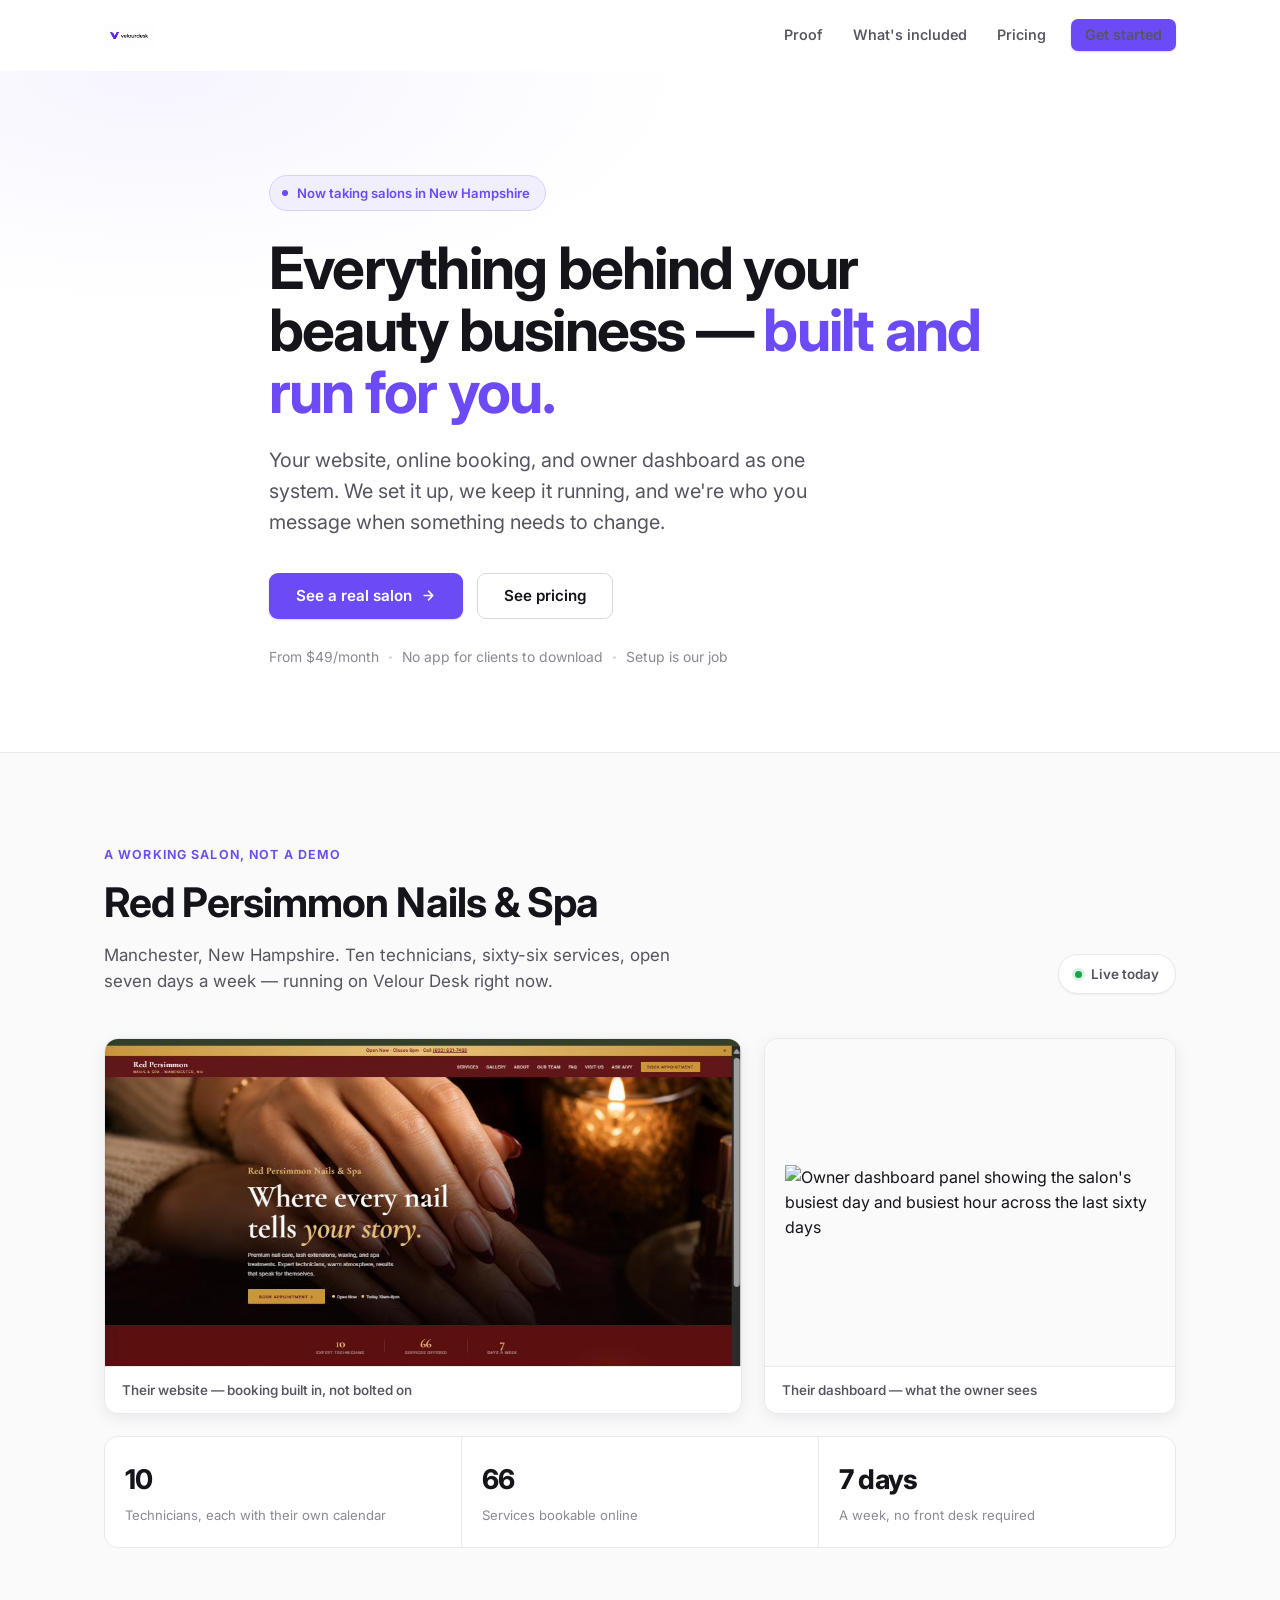
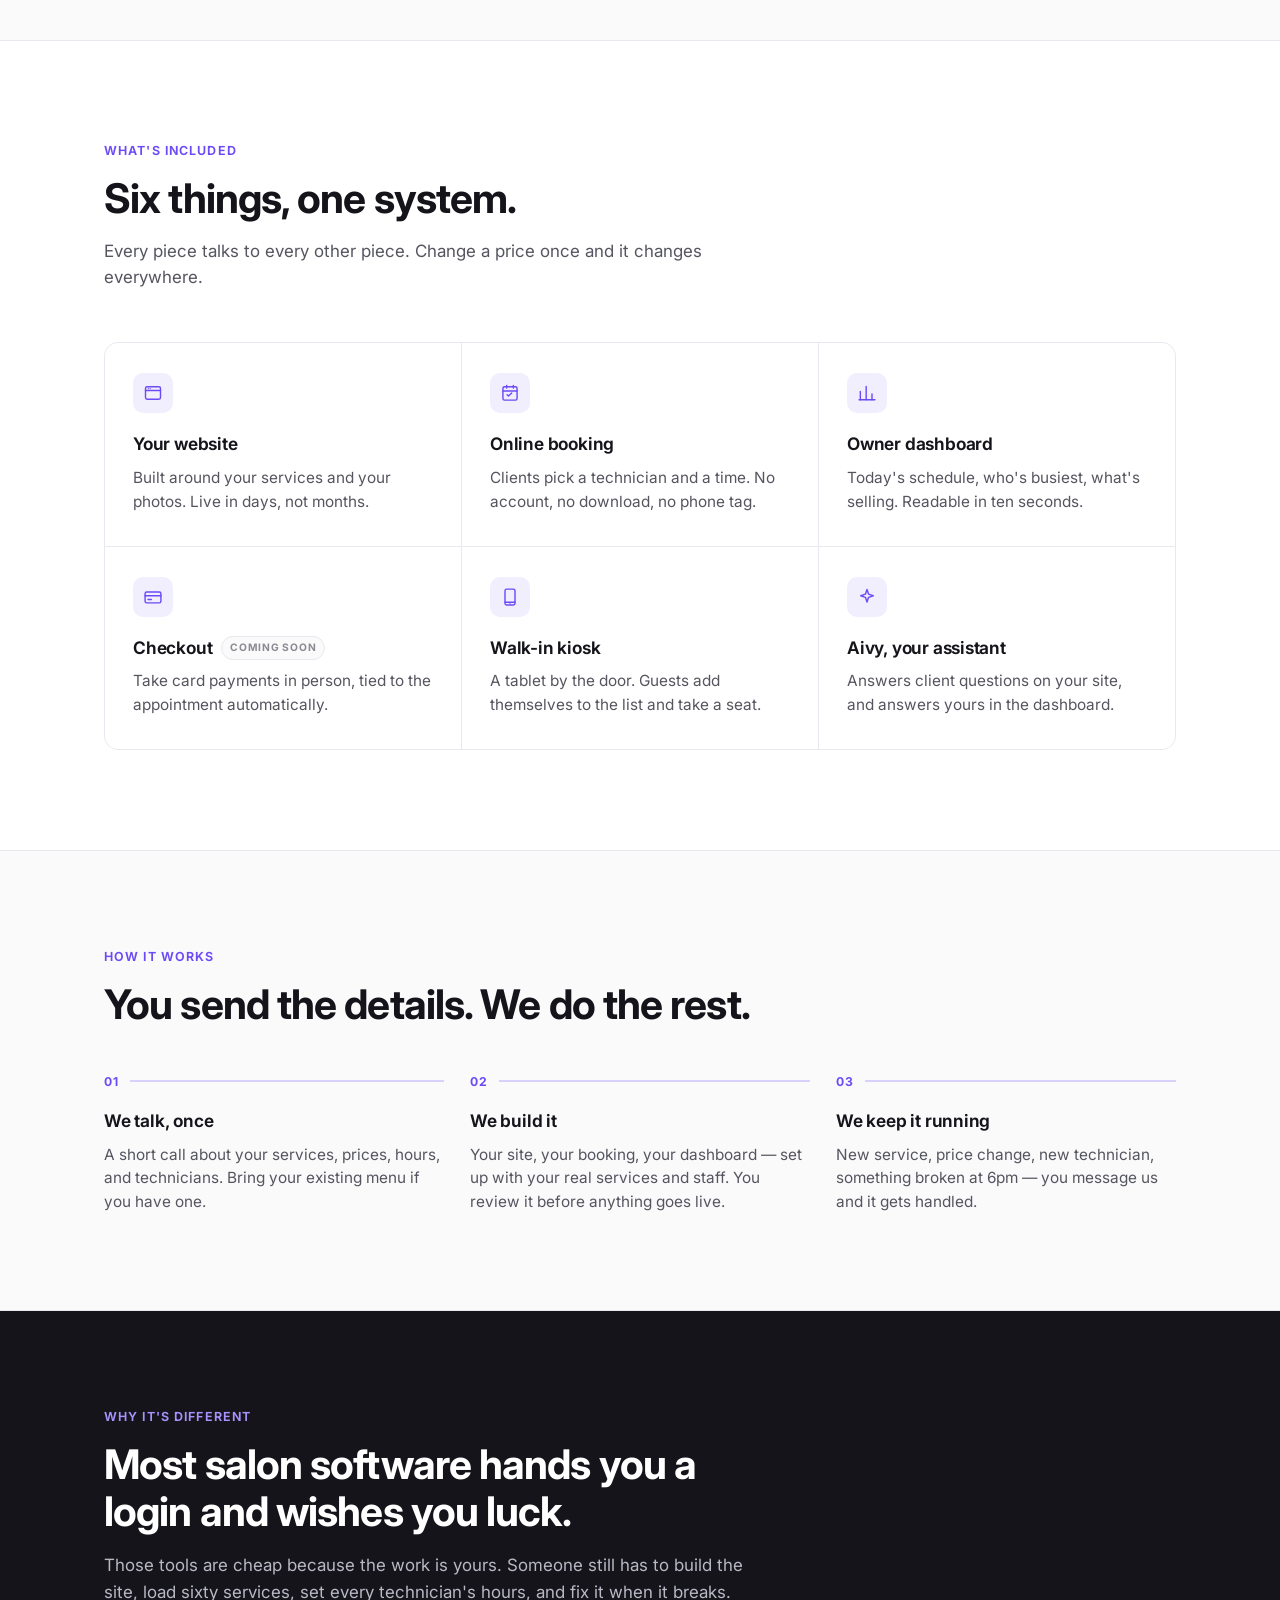
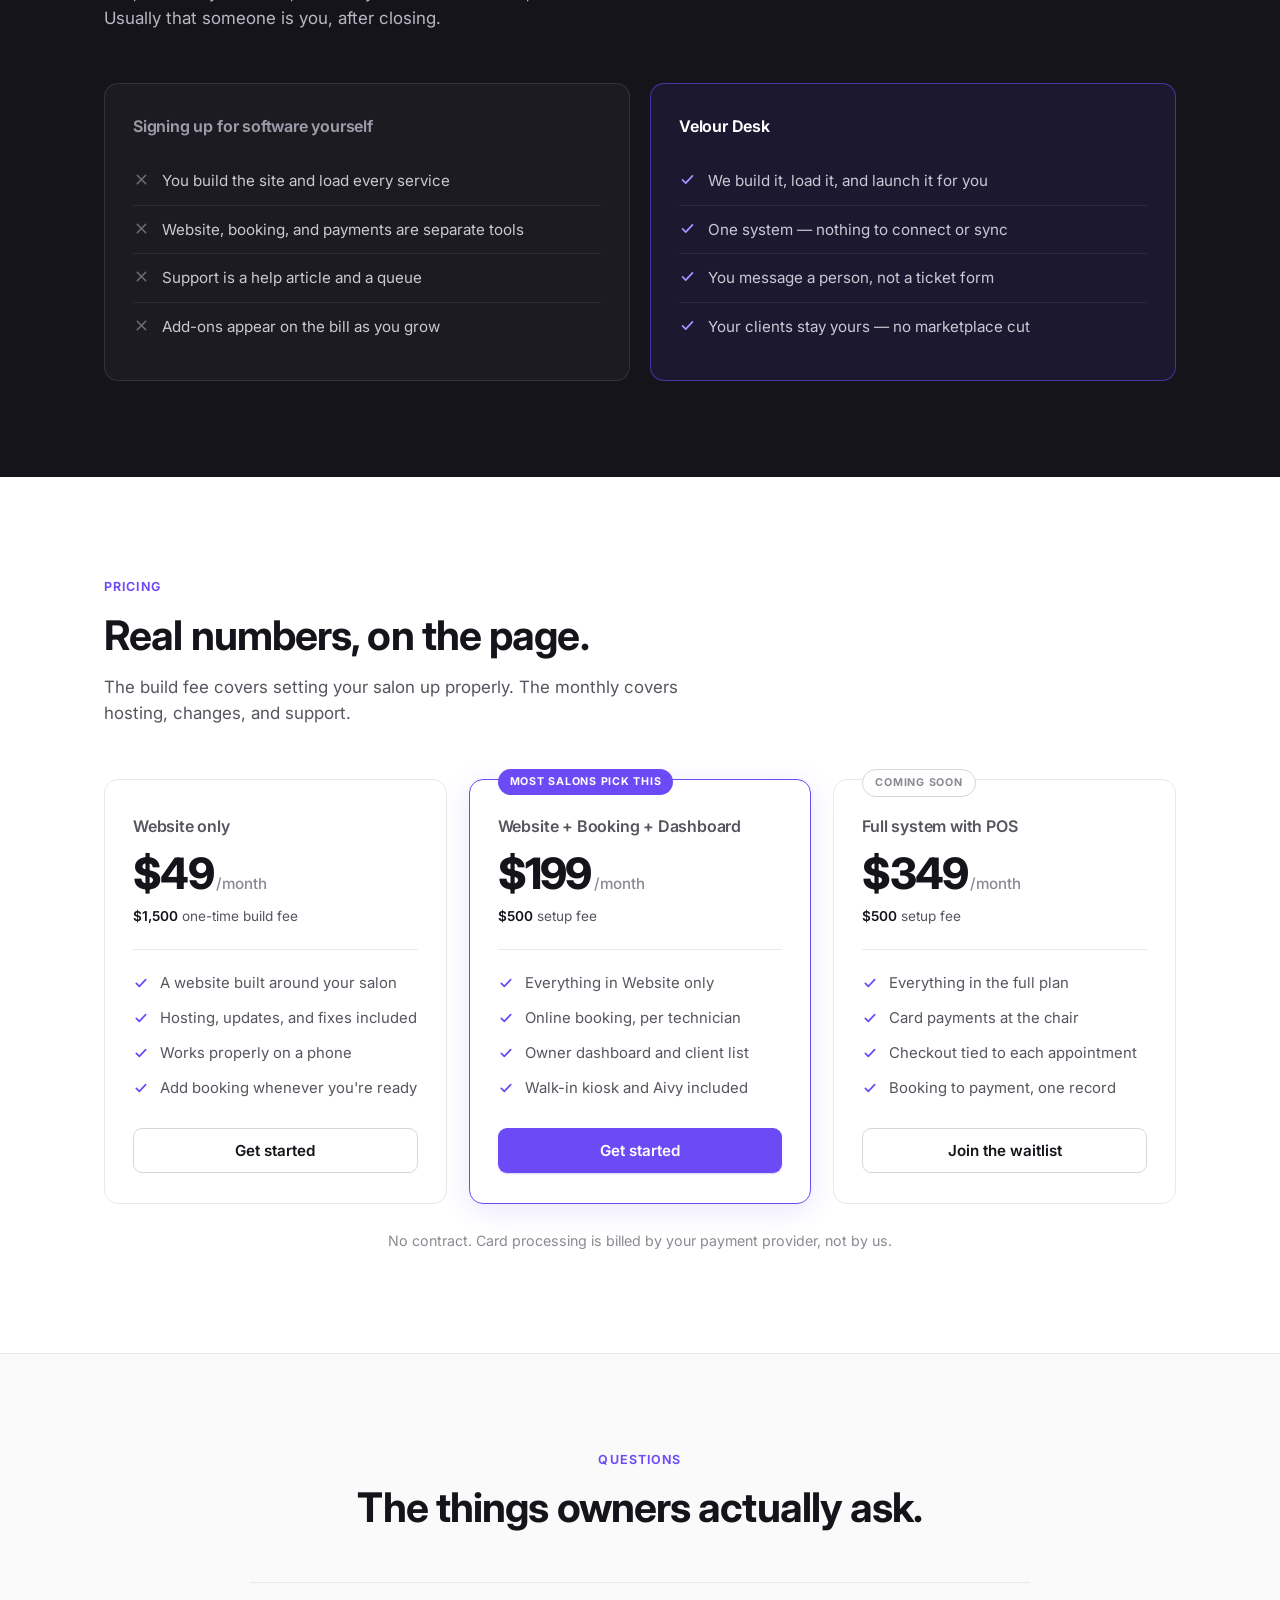
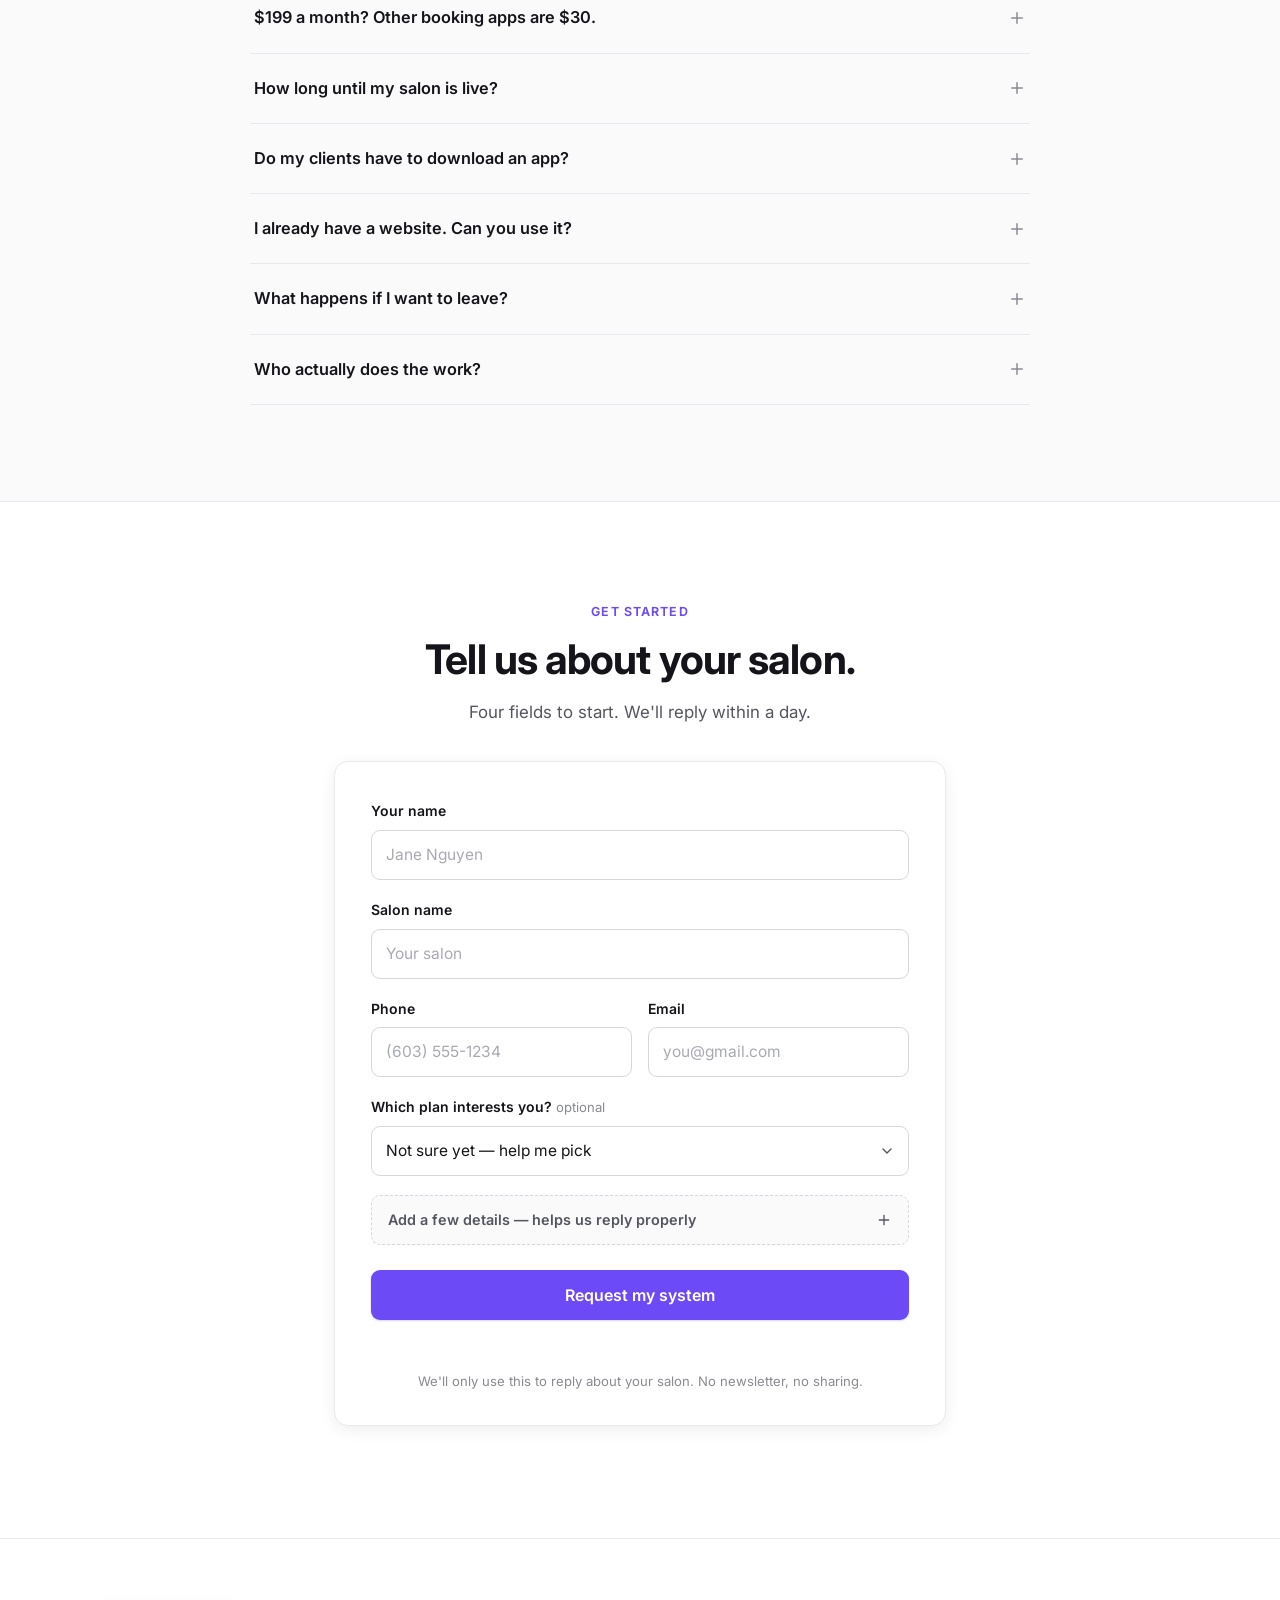
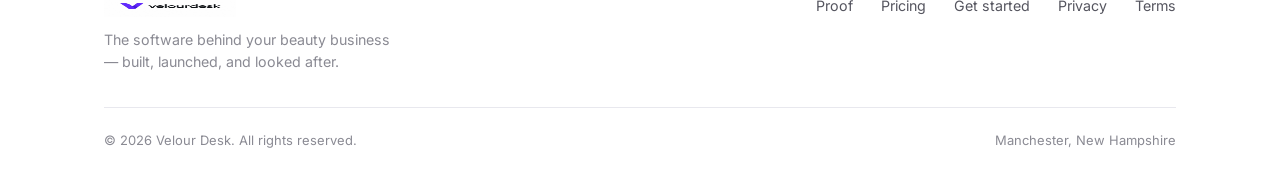
==== commit b3413970: "Update print statement from 'Hello' to 'Goodbye'" ====
--- a/index.html
+++ b/index.html
@@ -3,832 +3,1223 @@
 <head>
 <meta charset="UTF-8">
 <meta name="viewport" content="width=device-width, initial-scale=1">
-<title>Velour Desk — Everything behind your beauty business.</title>
-<meta name="description" content="We build and run your salon's website, online booking, and owner dashboard — one system, starting at $49/month.">
+<title>Velour Desk — We build and run the software behind your salon</title>
+<meta name="description" content="Website, online booking, and owner dashboard for independent salons — built for you, maintained by us. No setup weekend, no app to learn. From $49/month.">
+<link rel="canonical" href="https://velourdesk.com/">
 
 <meta property="og:type" content="website">
-<meta property="og:title" content="Velour Desk — Everything behind your beauty business.">
-<meta property="og:description" content="We build and run your salon's website, online booking, and owner dashboard — one system, starting at $49/month.">
-<meta property="og:url" content="https://velourdesk.com">
+<meta property="og:site_name" content="Velour Desk">
+<meta property="og:title" content="Velour Desk — We build and run the software behind your salon">
+<meta property="og:description" content="Website, online booking, and owner dashboard for independent salons — built for you, maintained by us. From $49/month.">
+<meta property="og:url" content="https://velourdesk.com/">
 <meta property="og:image" content="https://velourdesk.com/assets/logo.png">
 <meta name="twitter:card" content="summary_large_image">
+<meta name="theme-color" content="#6C4BF6">
 
 <link rel="icon" type="image/png" href="assets/logo.png">
 <link rel="preconnect" href="https://fonts.googleapis.com">
 <link rel="preconnect" href="https://fonts.gstatic.com" crossorigin>
 <link href="https://fonts.googleapis.com/css2?family=Inter:wght@400;500;600;700;800&display=swap" rel="stylesheet">
+
+<script type="application/ld+json">
+{
+  "@context": "https://schema.org",
+  "@type": "SoftwareApplication",
+  "name": "Velour Desk",
+  "applicationCategory": "BusinessApplication",
+  "operatingSystem": "Web",
+  "description": "Website, online booking, owner dashboard, checkout and walk-in kiosk for independent salons — built and maintained for you.",
+  "url": "https://velourdesk.com/",
+  "offers": {
+    "@type": "AggregateOffer",
+    "priceCurrency": "USD",
+    "lowPrice": "49",
+    "highPrice": "349",
+    "offerCount": "3"
+  }
+}
+</script>
+
 <style>
-/* ===== Tokens ===== */
+/* ============================================================
+   TOKENS
+   ============================================================ */
 :root {
-  --violet: #6C4BF6;
-  --violet-dark: #5836E8;
-  --violet-tint: #F1EEFE;
-  --ink: #1A1A1A;
-  --ink-soft: #55555F;
-  --ink-faint: #8A8A93;
-  --bg: #FFFFFF;
-  --bg-alt: #FAFAF9;
-  --border: #E7E7EC;
-  --radius: 12px;
-  --radius-sm: 8px;
-  --shadow-card: 0 1px 2px rgba(20,20,30,0.04), 0 1px 1px rgba(20,20,30,0.03);
-  --max: 1120px;
-  --font: "Inter", -apple-system, BlinkMacSystemFont, "Segoe UI", sans-serif;
-}
-
-/* ===== Reset ===== */
-* { box-sizing: border-box; margin: 0; padding: 0; }
-html { scroll-behavior: smooth; }
-@media (prefers-reduced-motion: reduce) {
-  html { scroll-behavior: auto; }
-  * { animation-duration: 0.01ms !important; transition-duration: 0.01ms !important; }
-}
+  --violet:        #6C4BF6;
+  --violet-dark:   #5836E8;
+  --violet-tint:   #F1EEFE;
+  --violet-line:   #D9D0FD;
+
+  --ink:           #14141A;
+  --ink-soft:      #55555F;
+  --ink-faint:     #8A8A93;
+
+  --bg:            #FFFFFF;
+  --bg-alt:        #FAFAFB;
+  --bg-deep:       #14141A;
+  --border:        #E8E8EE;
+  --border-strong: #D7D7E0;
+
+  --ok:            #15803D;
+  --err:           #B91C1C;
+
+  --radius:        14px;
+  --radius-sm:     9px;
+  --shadow-sm:     0 1px 2px rgba(20,20,30,.05);
+  --shadow-md:     0 4px 16px rgba(20,20,30,.07);
+  --shadow-lg:     0 12px 36px rgba(20,20,30,.10);
+
+  --max:           1120px;
+  --gutter:        24px;
+  --font: "Inter", -apple-system, BlinkMacSystemFont, "Segoe UI", Roboto, sans-serif;
+}
+
+/* ============================================================
+   RESET
+   ============================================================ */
+*, *::before, *::after { box-sizing: border-box; margin: 0; padding: 0; }
+html { scroll-behavior: smooth; -webkit-text-size-adjust: 100%; }
 body {
   font-family: var(--font);
   color: var(--ink);
   background: var(--bg);
+  line-height: 1.55;
   -webkit-font-smoothing: antialiased;
-  line-height: 1.5;
-}
-img { max-width: 100%; display: block; }
+  -moz-osx-font-smoothing: grayscale;
+  overflow-x: hidden;
+}
+img, svg { max-width: 100%; display: block; }
 a { color: inherit; text-decoration: none; }
-ul { list-style: none; }
-button { font-family: inherit; }
-
-.wrap {
-  max-width: var(--max);
-  margin: 0 auto;
-  padding: 0 24px;
-}
+ul, ol { list-style: none; }
+button, input, select, textarea { font: inherit; color: inherit; }
+
+@media (prefers-reduced-motion: reduce) {
+  html { scroll-behavior: auto; }
+  *, *::before, *::after {
+    animation-duration: .01ms !important;
+    animation-iteration-count: 1 !important;
+    transition-duration: .01ms !important;
+  }
+}
+
+.wrap { max-width: var(--max); margin: 0 auto; padding: 0 var(--gutter); }
 
 .skip-link {
-  position: absolute;
-  left: -9999px;
-  top: 0;
-  background: var(--violet);
-  color: #fff;
-  padding: 12px 20px;
-  border-radius: 0 0 8px 0;
-  z-index: 100;
-}
-.skip-link:focus {
-  left: 0;
-}
-
-:focus-visible {
-  outline: 2px solid var(--violet);
-  outline-offset: 2px;
-}
-
-/* ===== Type scale ===== */
-h1, h2, h3 {
-  font-weight: 700;
-  letter-spacing: -0.02em;
-  color: var(--ink);
-}
-h1 { font-size: clamp(2.25rem, 5vw, 3.5rem); line-height: 1.08; }
-h2 { font-size: clamp(1.75rem, 3.4vw, 2.5rem); line-height: 1.15; }
-h3 { font-size: 1.15rem; font-weight: 600; }
+  position: absolute; left: -9999px; top: 0; z-index: 200;
+  background: var(--violet); color: #fff;
+  padding: 12px 20px; border-radius: 0 0 var(--radius-sm) 0;
+  font-weight: 600;
+}
+.skip-link:focus { left: 0; }
+
+:focus-visible { outline: 2px solid var(--violet); outline-offset: 3px; border-radius: 4px; }
+
+/* ============================================================
+   TYPE
+   ============================================================ */
+h1, h2, h3, h4 { letter-spacing: -.022em; color: var(--ink); font-weight: 700; }
+h1 { font-size: clamp(2.35rem, 5.4vw, 3.65rem); line-height: 1.06; letter-spacing: -.03em; }
+h2 { font-size: clamp(1.8rem, 3.6vw, 2.55rem); line-height: 1.14; }
+h3 { font-size: 1.08rem; font-weight: 650; letter-spacing: -.012em; }
 
 .eyebrow {
-  font-size: 0.8rem;
-  font-weight: 600;
-  letter-spacing: 0.06em;
-  text-transform: uppercase;
-  color: var(--violet);
-  margin-bottom: 14px;
-}
-.eyebrow-pill {
-  display: inline-block;
-  font-size: 0.85rem;
-  font-weight: 600;
-  color: var(--violet);
-  background: var(--violet-tint);
-  padding: 7px 16px;
-  border-radius: 999px;
-  margin-bottom: 24px;
+  display: block;
+  font-size: .78rem; font-weight: 650;
+  letter-spacing: .09em; text-transform: uppercase;
+  color: var(--violet); margin-bottom: 15px;
 }
 .section-sub {
-  color: var(--ink-soft);
-  font-size: 1.05rem;
-  max-width: 620px;
-  margin-top: 14px;
-}
-
-/* ===== Buttons ===== */
+  color: var(--ink-soft); font-size: 1.06rem;
+  max-width: 600px; margin-top: 16px;
+}
+.section-head { margin-bottom: 52px; }
+.section-head-center { text-align: center; }
+.section-head-center .section-sub { margin-left: auto; margin-right: auto; }
+
+/* ============================================================
+   BUTTONS
+   ============================================================ */
 .btn {
-  display: inline-flex;
-  align-items: center;
-  justify-content: center;
-  gap: 8px;
-  font-weight: 600;
-  font-size: 0.95rem;
-  padding: 13px 26px;
-  border-radius: var(--radius-sm);
-  border: 1px solid transparent;
-  cursor: pointer;
-  transition: background 0.15s ease, border-color 0.15s ease, color 0.15s ease, transform 0.1s ease;
-}
-.btn-primary {
-  background: var(--violet);
-  color: #fff;
-}
-.btn-primary:hover { background: var(--violet-dark); }
-.btn-outline {
-  background: transparent;
-  border-color: var(--border);
-  color: var(--ink);
-}
-.btn-outline:hover { border-color: var(--violet); color: var(--violet); }
-.btn-sm { padding: 9px 18px; font-size: 0.88rem; }
-.btn-full { width: 100%; padding: 15px 26px; font-size: 1rem; }
-.btn-link {
-  font-weight: 600;
-  font-size: 0.95rem;
-  color: var(--ink-soft);
+  display: inline-flex; align-items: center; justify-content: center; gap: 9px;
+  font-weight: 600; font-size: .95rem; line-height: 1;
+  padding: 14px 26px; border-radius: var(--radius-sm);
+  border: 1px solid transparent; cursor: pointer; white-space: nowrap;
+  transition: background .16s ease, border-color .16s ease, color .16s ease,
+              box-shadow .16s ease, transform .12s ease;
+}
+.btn:active { transform: translateY(1px); }
+.btn-primary { background: var(--violet); color: #fff; box-shadow: 0 1px 2px rgba(108,75,246,.25); }
+.btn-primary:hover { background: var(--violet-dark); box-shadow: 0 4px 14px rgba(108,75,246,.28); }
+.btn-primary:disabled { opacity: .6; cursor: default; }
+.btn-outline { background: #fff; border-color: var(--border-strong); color: var(--ink); }
+.btn-outline:hover { border-color: var(--violet); color: var(--violet); background: var(--violet-tint); }
+.btn-sm  { padding: 10px 18px; font-size: .875rem; }
+.btn-full{ width: 100%; padding: 16px 26px; font-size: 1rem; }
+.btn .arw { transition: transform .16s ease; }
+.btn:hover .arw { transform: translateX(3px); }
+
+/* ============================================================
+   NAV
+   ============================================================ */
+.nav {
+  position: sticky; top: 0; z-index: 60;
+  background: rgba(255,255,255,.82);
+  backdrop-filter: saturate(180%) blur(12px);
+  -webkit-backdrop-filter: saturate(180%) blur(12px);
   border-bottom: 1px solid transparent;
-}
-.btn-link:hover { color: var(--violet); border-color: var(--violet); }
-
-/* ===== Nav ===== */
-.nav {
-  position: sticky;
-  top: 0;
-  z-index: 50;
-  background: rgba(255,255,255,0.9);
-  backdrop-filter: saturate(180%) blur(8px);
-  border-bottom: 1px solid var(--border);
-}
-.nav-inner {
-  display: flex;
-  align-items: center;
-  justify-content: space-between;
-  height: 72px;
-}
-.logo img { height: 26px; width: auto; }
-
-/* ===== Hero ===== */
-.hero { padding: 96px 0 88px; }
-.hero-inner { max-width: 760px; }
+  transition: border-color .2s ease, box-shadow .2s ease;
+}
+.nav.scrolled { border-bottom-color: var(--border); box-shadow: var(--shadow-sm); }
+.nav-inner { display: flex; align-items: center; justify-content: space-between; height: 70px; gap: 20px; }
+.logo img { height: 25px; width: auto; }
+.nav-links { display: flex; align-items: center; gap: 4px; }
+.nav-links a {
+  font-size: .9rem; font-weight: 550; color: var(--ink-soft);
+  padding: 8px 13px; border-radius: 7px; transition: color .16s ease, background .16s ease;
+}
+.nav-links a:hover { color: var(--ink); background: var(--bg-alt); }
+.nav-cta { margin-left: 8px; }
+.nav-links a.nav-cta:hover { color: #fff; }
+@media (max-width: 760px) { .nav-link-hide { display: none; } }
+
+/* ============================================================
+   HERO
+   ============================================================ */
+.hero { padding: 104px 0 84px; position: relative; }
+.hero::after {
+  content: ""; position: absolute; inset: 0; z-index: -1; pointer-events: none;
+  background: radial-gradient(58% 48% at 12% 0%, rgba(108,75,246,.06), transparent 72%);
+}
+.hero-inner { max-width: 790px; }
+.hero-badge {
+  display: inline-flex; align-items: center; gap: 9px;
+  font-size: .82rem; font-weight: 600; color: var(--violet);
+  background: var(--violet-tint); border: 1px solid var(--violet-line);
+  padding: 7px 15px 7px 12px; border-radius: 999px; margin-bottom: 26px;
+}
+.hero-badge .dot { width: 6px; height: 6px; border-radius: 50%; background: var(--violet); flex: none; }
+.hero h1 .accent { color: var(--violet); }
 .hero-sub {
-  font-size: 1.15rem;
-  color: var(--ink-soft);
-  margin-top: 18px;
-  max-width: 560px;
-}
-.hero-ctas {
-  display: flex;
-  align-items: center;
-  gap: 24px;
-  margin-top: 34px;
-  flex-wrap: wrap;
-}
-
-/* ===== Proof ===== */
-.proof { padding: 88px 0; background: var(--bg-alt); border-top: 1px solid var(--border); border-bottom: 1px solid var(--border); }
-.proof-grid {
-  display: grid;
-  grid-template-columns: 1.6fr 1fr;
-  gap: 24px;
-  margin-top: 44px;
-  align-items: start;
-}
-.proof-shot {
-  background: #fff;
-  border: 1px solid var(--border);
+  font-size: clamp(1.08rem, 1.9vw, 1.24rem);
+  color: var(--ink-soft); margin-top: 22px; max-width: 600px;
+}
+.hero-ctas { display: flex; align-items: center; gap: 14px; margin-top: 36px; flex-wrap: wrap; }
+.hero-note {
+  display: flex; align-items: center; gap: 10px; flex-wrap: wrap;
+  margin-top: 28px; font-size: .87rem; color: var(--ink-faint);
+}
+.hero-note .sep { width: 3px; height: 3px; border-radius: 50%; background: var(--border-strong); }
+
+/* ============================================================
+   PROOF
+   ============================================================ */
+.proof {
+  padding: 92px 0; background: var(--bg-alt);
+  border-top: 1px solid var(--border); border-bottom: 1px solid var(--border);
+}
+.proof-head {
+  display: flex; align-items: flex-end; justify-content: space-between;
+  gap: 32px; flex-wrap: wrap; margin-bottom: 44px;
+}
+.proof-badge {
+  display: inline-flex; align-items: center; gap: 9px;
+  background: #fff; border: 1px solid var(--border);
+  padding: 9px 16px; border-radius: 999px;
+  font-size: .84rem; font-weight: 600; color: var(--ink-soft);
+  box-shadow: var(--shadow-sm); white-space: nowrap;
+}
+.proof-badge .live {
+  width: 7px; height: 7px; border-radius: 50%; background: #16A34A; flex: none;
+  box-shadow: 0 0 0 3px rgba(22,163,74,.16);
+}
+.proof-grid { display: grid; grid-template-columns: 1.55fr 1fr; gap: 22px; align-items: stretch; }
+.shot {
+  background: #fff; border: 1px solid var(--border); border-radius: var(--radius);
+  overflow: hidden; box-shadow: var(--shadow-md);
+  transition: transform .22s ease, box-shadow .22s ease;
+  display: flex; flex-direction: column;
+}
+.shot:hover { transform: translateY(-3px); box-shadow: var(--shadow-lg); }
+.shot img { width: 100%; height: auto; }
+.shot figcaption {
+  padding: 13px 17px; font-size: .84rem; font-weight: 550;
+  color: var(--ink-soft); border-top: 1px solid var(--border); background: #fff;
+  margin-top: auto;
+}
+.shot-side .shot-body {
+  flex: 1; display: flex; align-items: center; justify-content: center;
+  padding: 20px; background: var(--bg-alt);
+}
+.proof-stats {
+  display: grid; grid-template-columns: repeat(3, 1fr); gap: 1px;
+  margin-top: 22px; background: var(--border);
+  border: 1px solid var(--border); border-radius: var(--radius); overflow: hidden;
+}
+.proof-stat { background: #fff; padding: 22px 20px; }
+.proof-stat .num { font-size: 1.7rem; font-weight: 750; letter-spacing: -.03em; }
+.proof-stat .lbl { font-size: .82rem; color: var(--ink-faint); margin-top: 3px; }
+.proof-quote {
+  margin-top: 22px; padding: 30px 34px; background: #fff;
+  border: 1px solid var(--border); border-left: 3px solid var(--violet);
   border-radius: var(--radius);
-  overflow: hidden;
-  box-shadow: var(--shadow-card);
-}
-.proof-shot img { width: 100%; height: auto; }
-.proof-shot figcaption {
-  padding: 12px 16px;
-  font-size: 0.85rem;
-  color: var(--ink-faint);
+}
+.proof-quote p { font-size: 1.16rem; }
+.proof-quote cite { display: block; margin-top: 14px; font-style: normal; font-size: .89rem; color: var(--ink-faint); }
+
+/* ============================================================
+   INCLUDED
+   ============================================================ */
+.included { padding: 100px 0; }
+.included-grid {
+  display: grid; grid-template-columns: repeat(3, 1fr); gap: 1px;
+  background: var(--border); border: 1px solid var(--border);
+  border-radius: var(--radius); overflow: hidden;
+}
+.feat { background: #fff; padding: 30px 28px 32px; transition: background .18s ease; }
+.feat:hover { background: var(--bg-alt); }
+.feat .icon {
+  display: inline-flex; align-items: center; justify-content: center;
+  width: 40px; height: 40px; border-radius: 10px;
+  background: var(--violet-tint); color: var(--violet); margin-bottom: 18px;
+  transition: transform .2s ease;
+}
+.feat:hover .icon { transform: translateY(-2px); }
+.feat .icon svg { width: 20px; height: 20px; }
+.feat h3 { display: flex; align-items: center; gap: 9px; flex-wrap: wrap; }
+.feat p { color: var(--ink-soft); font-size: .96rem; margin-top: 8px; }
+.tag {
+  font-size: .64rem; font-weight: 700; letter-spacing: .07em; text-transform: uppercase;
+  color: var(--ink-faint); background: var(--bg-alt);
+  border: 1px solid var(--border); padding: 3px 8px; border-radius: 999px;
+}
+
+/* ============================================================
+   HOW IT WORKS
+   ============================================================ */
+.how {
+  padding: 96px 0; background: var(--bg-alt);
+  border-top: 1px solid var(--border); border-bottom: 1px solid var(--border);
+}
+.steps { display: grid; grid-template-columns: repeat(3, 1fr); gap: 26px; counter-reset: step; }
+.step { position: relative; padding-top: 26px; border-top: 2px solid var(--violet-line); counter-increment: step; }
+.step::before {
+  content: counter(step, decimal-leading-zero);
+  position: absolute; top: 0; left: 0; transform: translateY(-50%);
+  font-size: .76rem; font-weight: 700; color: var(--violet);
+  background: var(--bg-alt); padding-right: 12px; letter-spacing: .06em;
+}
+.step h3 { margin-bottom: 8px; }
+.step p { color: var(--ink-soft); font-size: .96rem; }
+
+/* ============================================================
+   WHY DIFFERENT (dark)
+   ============================================================ */
+.different { padding: 96px 0; background: var(--bg-deep); }
+.different .eyebrow { color: #A992FF; }
+.different h2 { color: #fff; max-width: 660px; }
+.different .lede { color: #B9B9C6; font-size: 1.06rem; max-width: 640px; margin-top: 18px; }
+.compare { display: grid; grid-template-columns: 1fr 1fr; gap: 20px; margin-top: 52px; }
+.compare-col {
+  border-radius: var(--radius); padding: 30px 28px;
+  border: 1px solid rgba(255,255,255,.10); background: rgba(255,255,255,.03);
+}
+.compare-col.ours { border-color: rgba(108,75,246,.55); background: rgba(108,75,246,.10); }
+.compare-col h3 { color: #fff; font-size: 1rem; margin-bottom: 18px; }
+.compare-col.theirs h3 { color: #9A9AA8; }
+.compare-col li {
+  display: flex; gap: 12px; align-items: flex-start;
+  padding: 12px 0; font-size: .95rem; color: #C9C9D4;
+  border-top: 1px solid rgba(255,255,255,.07);
+}
+.compare-col li:first-child { border-top: 0; }
+.compare-col .mk { flex: none; width: 17px; height: 17px; margin-top: 2px; }
+.compare-col.ours .mk { color: #A992FF; }
+.compare-col.theirs .mk { color: #6C6C7A; }
+
+/* ============================================================
+   PRICING
+   ============================================================ */
+.pricing { padding: 100px 0; }
+.pricing-grid { display: grid; grid-template-columns: repeat(3, 1fr); gap: 22px; align-items: stretch; }
+.plan {
+  position: relative; display: flex; flex-direction: column;
+  background: #fff; border: 1px solid var(--border); border-radius: var(--radius);
+  padding: 34px 28px 30px;
+  transition: transform .2s ease, box-shadow .2s ease, border-color .2s ease;
+}
+.plan:hover { transform: translateY(-4px); box-shadow: var(--shadow-lg); border-color: var(--border-strong); }
+.plan-featured { border-color: var(--violet); box-shadow: 0 6px 28px rgba(108,75,246,.14); }
+.plan-featured:hover { border-color: var(--violet); box-shadow: 0 14px 40px rgba(108,75,246,.20); }
+.plan-badge {
+  position: absolute; top: -11px; left: 28px;
+  font-size: .67rem; font-weight: 700; letter-spacing: .07em; text-transform: uppercase;
+  color: #fff; background: var(--violet); padding: 5px 12px; border-radius: 999px;
+}
+.plan-badge-muted { color: var(--ink-faint); background: #fff; border: 1px solid var(--border-strong); }
+.plan h3 { font-size: 1rem; color: var(--ink-soft); font-weight: 600; }
+.price { margin-top: 14px; display: flex; align-items: baseline; gap: 3px; }
+.price .amt { font-size: 2.7rem; font-weight: 780; letter-spacing: -.04em; line-height: 1; }
+.price .per { font-size: .95rem; color: var(--ink-faint); font-weight: 500; }
+.fee {
+  font-size: .85rem; color: var(--ink-soft); margin-top: 10px;
+  padding-bottom: 22px; border-bottom: 1px solid var(--border);
+}
+.fee strong { color: var(--ink); font-weight: 600; }
+.plan ul { margin: 22px 0 28px; display: flex; flex-direction: column; gap: 12px; }
+.plan li { display: flex; gap: 11px; align-items: flex-start; font-size: .93rem; color: var(--ink-soft); }
+.plan li .tick { flex: none; width: 16px; height: 16px; margin-top: 3px; color: var(--violet); }
+.plan-cta { margin-top: auto; width: 100%; }
+.pricing-foot { margin-top: 26px; text-align: center; font-size: .89rem; color: var(--ink-faint); }
+
+/* ============================================================
+   FAQ
+   ============================================================ */
+.faq {
+  padding: 96px 0; background: var(--bg-alt);
+  border-top: 1px solid var(--border); border-bottom: 1px solid var(--border);
+}
+.faq-list { max-width: 780px; margin: 0 auto; border-top: 1px solid var(--border); }
+.faq-item { border-bottom: 1px solid var(--border); }
+.faq-q {
+  width: 100%; display: flex; align-items: center; justify-content: space-between; gap: 20px;
+  background: none; border: 0; cursor: pointer; text-align: left;
+  padding: 22px 4px; font-size: 1.02rem; font-weight: 600;
+  transition: color .16s ease;
+}
+.faq-q:hover { color: var(--violet); }
+.faq-q .pm { flex: none; width: 18px; height: 18px; color: var(--ink-faint); transition: transform .22s ease, color .16s ease; }
+.faq-q[aria-expanded="true"] .pm { transform: rotate(45deg); color: var(--violet); }
+.faq-a { display: grid; grid-template-rows: 0fr; transition: grid-template-rows .26s ease; }
+.faq-q[aria-expanded="true"] + .faq-a { grid-template-rows: 1fr; }
+.faq-a > div { overflow: hidden; }
+.faq-a p { color: var(--ink-soft); font-size: .97rem; padding: 0 4px 24px; max-width: 680px; }
+
+/* ============================================================
+   FORM
+   ============================================================ */
+.request { padding: 100px 0 112px; }
+.request-inner { max-width: 660px; margin: 0 auto; }
+.request-card {
+  background: #fff; border: 1px solid var(--border); border-radius: var(--radius);
+  padding: 38px 36px 34px; box-shadow: var(--shadow-md); margin-top: 36px;
+}
+.form-row { margin-bottom: 19px; }
+.form-split { display: grid; grid-template-columns: 1fr 1fr; gap: 16px; }
+label { display: block; font-size: .875rem; font-weight: 600; margin-bottom: 8px; }
+.opt { font-weight: 400; color: var(--ink-faint); font-size: .82rem; }
+input[type=text], input[type=tel], input[type=email], input[type=number], select, textarea {
+  width: 100%; font-size: .97rem; padding: 12px 14px;
+  border: 1px solid var(--border-strong); border-radius: var(--radius-sm);
+  background: #fff; transition: border-color .16s ease, box-shadow .16s ease;
+}
+input::placeholder, textarea::placeholder { color: #A9A9B4; }
+input:focus, select:focus, textarea:focus {
+  outline: none; border-color: var(--violet); box-shadow: 0 0 0 3px var(--violet-tint);
+}
+input[aria-invalid="true"] { border-color: var(--err); }
+input[aria-invalid="true"]:focus { box-shadow: 0 0 0 3px rgba(185,28,28,.10); }
+textarea { resize: vertical; min-height: 88px; }
+select {
+  appearance: none; -webkit-appearance: none;
+  background-image: url("data:image/svg+xml,%3Csvg xmlns='http://www.w3.org/2000/svg' viewBox='0 0 24 24' fill='none' stroke='%2355555F' stroke-width='2' stroke-linecap='round'%3E%3Cpath d='M6 9l6 6 6-6'/%3E%3C/svg%3E");
+  background-repeat: no-repeat; background-position: right 13px center; background-size: 16px;
+  padding-right: 40px; cursor: pointer;
+}
+.field-err { display: none; font-size: .82rem; color: var(--err); margin-top: 6px; }
+.field-err.show { display: block; }
+
+.chips { display: flex; flex-wrap: wrap; gap: 9px; }
+.chip {
+  display: inline-flex; align-items: center; gap: 8px; position: relative;
+  font-size: .88rem; font-weight: 550; color: var(--ink-soft);
+  background: #fff; border: 1px solid var(--border-strong);
+  padding: 9px 15px; border-radius: 999px; cursor: pointer;
+  transition: border-color .16s ease, color .16s ease, background .16s ease;
+  user-select: none; margin-bottom: 0;
+}
+.chip:hover { border-color: var(--violet); color: var(--violet); }
+.chip input { position: absolute; opacity: 0; width: 1px; height: 1px; }
+.chip:has(input:checked) { border-color: var(--violet); color: var(--violet); background: var(--violet-tint); }
+.chip:has(input:focus-visible) { outline: 2px solid var(--violet); outline-offset: 2px; }
+.chip .cbox {
+  width: 15px; height: 15px; border-radius: 4px; flex: none;
+  border: 1.5px solid var(--border-strong); position: relative;
+  transition: background .16s ease, border-color .16s ease;
+}
+.chip:has(input:checked) .cbox { background: var(--violet); border-color: var(--violet); }
+.chip .cbox::after {
+  content: ""; position: absolute; left: 4px; top: 1px;
+  width: 4px; height: 8px; border: solid #fff; border-width: 0 2px 2px 0;
+  transform: rotate(45deg) scale(0); transition: transform .16s ease;
+}
+.chip:has(input:checked) .cbox::after { transform: rotate(45deg) scale(1); }
+
+.more-toggle {
+  width: 100%; display: flex; align-items: center; justify-content: space-between;
+  background: var(--bg-alt); border: 1px dashed var(--border-strong);
+  border-radius: var(--radius-sm); padding: 13px 16px; cursor: pointer;
+  font-size: .9rem; font-weight: 600; color: var(--ink-soft); text-align: left;
+  transition: border-color .16s ease, color .16s ease;
+}
+.more-toggle:hover { border-color: var(--violet); color: var(--violet); }
+.more-toggle .pm { width: 16px; height: 16px; flex: none; transition: transform .22s ease; }
+.more-toggle[aria-expanded="true"] .pm { transform: rotate(45deg); }
+.more-panel { display: grid; grid-template-rows: 0fr; transition: grid-template-rows .28s ease; }
+.more-panel.open { grid-template-rows: 1fr; }
+.more-panel > div { overflow: hidden; }
+.more-inner { padding-top: 22px; }
+
+.hp { position: absolute !important; left: -9999px !important; width: 1px; height: 1px; overflow: hidden; }
+
+.form-status { margin-top: 15px; font-size: .92rem; min-height: 1.3em; }
+.form-status[data-state="success"] { color: var(--ok); font-weight: 550; }
+.form-status[data-state="error"]   { color: var(--err); }
+.form-fine { margin-top: 16px; font-size: .82rem; color: var(--ink-faint); text-align: center; }
+
+.form-done { text-align: center; padding: 26px 8px 14px; }
+.form-done .mark {
+  width: 52px; height: 52px; border-radius: 50%; margin: 0 auto 18px;
+  background: var(--violet-tint); color: var(--violet);
+  display: flex; align-items: center; justify-content: center;
+}
+.form-done h3 { font-size: 1.3rem; margin-bottom: 8px; }
+.form-done p { color: var(--ink-soft); font-size: .97rem; }
+
+/* ============================================================
+   FOOTER
+   ============================================================ */
+.footer { padding: 56px 0 30px; border-top: 1px solid var(--border); }
+.footer-inner {
+  display: flex; justify-content: space-between; align-items: flex-start;
+  gap: 32px; flex-wrap: wrap; padding-bottom: 34px;
+}
+.footer-brand img { margin-bottom: 12px; }
+.footer-brand p { color: var(--ink-faint); font-size: .89rem; max-width: 290px; }
+.footer-links { display: flex; gap: 28px; flex-wrap: wrap; }
+.footer-links a { font-size: .89rem; color: var(--ink-soft); transition: color .16s ease; }
+.footer-links a:hover { color: var(--violet); }
+.footer-bot {
+  border-top: 1px solid var(--border); padding-top: 22px;
+  display: flex; justify-content: space-between; gap: 16px; flex-wrap: wrap;
+  font-size: .81rem; color: var(--ink-faint);
+}
+
+/* ============================================================
+   MOBILE STICKY CTA
+   ============================================================ */
+.sticky-cta {
+  position: fixed; left: 0; right: 0; bottom: 0; z-index: 70;
+  padding: 12px var(--gutter) calc(12px + env(safe-area-inset-bottom));
+  background: rgba(255,255,255,.94);
+  backdrop-filter: blur(12px); -webkit-backdrop-filter: blur(12px);
   border-top: 1px solid var(--border);
-}
-.proof-shot-side { align-self: center; }
-.proof-quote {
-  margin-top: 40px;
-  padding: 28px 32px;
-  background: #fff;
-  border: 1px solid var(--border);
-  border-radius: var(--radius);
-}
-.proof-quote p { font-size: 1.2rem; font-style: italic; }
-.proof-quote cite { display: block; margin-top: 12px; font-style: normal; color: var(--ink-soft); font-size: 0.9rem; }
-
-/* ===== Included ===== */
-.included { padding: 96px 0; }
-.included-grid {
-  display: grid;
-  grid-template-columns: repeat(3, 1fr);
-  gap: 40px 32px;
-  margin-top: 48px;
-}
-.included-item .icon {
-  display: inline-flex;
-  align-items: center;
-  justify-content: center;
-  width: 42px;
-  height: 42px;
-  border-radius: 10px;
-  background: var(--violet-tint);
-  color: var(--violet);
-  margin-bottom: 16px;
-  transition: transform 0.18s ease;
-}
-.included-item:hover .icon {
-  transform: translateY(-2px) scale(1.04);
-}
-.included-item .icon svg { width: 22px; height: 22px; }
-.included-item h3 { display: flex; align-items: center; gap: 8px; }
-.included-item p { color: var(--ink-soft); margin-top: 6px; font-size: 0.98rem; }
-.tag {
-  font-size: 0.68rem;
-  font-weight: 700;
-  letter-spacing: 0.04em;
-  text-transform: uppercase;
-  color: var(--ink-faint);
-  background: var(--bg-alt);
-  border: 1px solid var(--border);
-  padding: 3px 8px;
-  border-radius: 999px;
-}
-
-/* ===== Why different ===== */
-.different { padding: 80px 0; background: var(--ink); }
-.different-inner { max-width: 680px; }
-.different .eyebrow { color: #B9A6FF; }
-.different h2 { color: #fff; }
-.different .section-sub { color: #C7C7D1; }
-
-/* ===== Pricing ===== */
-.pricing { padding: 96px 0; background: var(--bg-alt); border-top: 1px solid var(--border); border-bottom: 1px solid var(--border); }
-.pricing-grid {
-  display: grid;
-  grid-template-columns: repeat(3, 1fr);
-  gap: 24px;
-  margin-top: 48px;
-  align-items: stretch;
-}
-.plan {
-  background: #fff;
-  border: 1px solid var(--border);
-  border-radius: var(--radius);
-  padding: 32px 28px;
-  display: flex;
-  flex-direction: column;
-  box-shadow: var(--shadow-card);
-  transition: transform 0.18s ease, box-shadow 0.18s ease;
-}
-.plan:hover {
-  transform: translateY(-3px);
-  box-shadow: 0 8px 28px rgba(20,20,30,0.08);
-}
-.plan-featured {
-  border-color: var(--violet);
-  box-shadow: 0 4px 24px rgba(108,75,246,0.14);
-}
-.plan-badge {
-  display: inline-block;
-  align-self: flex-start;
-  font-size: 0.72rem;
-  font-weight: 700;
-  letter-spacing: 0.04em;
-  text-transform: uppercase;
-  color: var(--violet);
-  background: var(--violet-tint);
-  padding: 4px 10px;
-  border-radius: 999px;
-  margin-bottom: 14px;
-}
-.plan-badge-muted { color: var(--ink-faint); background: var(--bg-alt); border: 1px solid var(--border); }
-.plan h3 { min-height: 28px; }
-.price { margin-top: 16px; font-size: 1rem; color: var(--ink-soft); }
-.price span { font-size: 2.4rem; font-weight: 800; color: var(--ink); letter-spacing: -0.02em; }
-.fee { font-size: 0.85rem; color: var(--ink-faint); margin-top: 4px; }
-.plan ul { margin: 24px 0 28px; display: flex; flex-direction: column; gap: 11px; }
-.plan li {
-  font-size: 0.92rem;
-  color: var(--ink-soft);
-  padding-left: 22px;
-  position: relative;
-}
-.plan li::before {
-  content: "";
-  position: absolute;
-  left: 0;
-  top: 7px;
-  width: 10px;
-  height: 6px;
-  border-left: 2px solid var(--violet);
-  border-bottom: 2px solid var(--violet);
-  transform: rotate(-45deg);
-}
-.plan-cta { margin-top: auto; width: 100%; }
-
-/* ===== Request form ===== */
-.request { padding: 96px 0 120px; }
-.request-inner { max-width: 560px; }
-#lead-form { margin-top: 40px; }
-.form-row { margin-bottom: 20px; }
-.form-row-split { display: grid; grid-template-columns: 1fr 1fr; gap: 16px; }
-.form-row-split .form-row { margin-bottom: 0; }
-label { display: block; font-size: 0.88rem; font-weight: 600; margin-bottom: 7px; color: var(--ink); }
-input, select, textarea {
-  width: 100%;
-  font-family: inherit;
-  font-size: 0.98rem;
-  padding: 12px 14px;
-  border: 1px solid var(--border);
-  border-radius: var(--radius-sm);
-  background: #fff;
-  color: var(--ink);
-}
-input:focus, select:focus, textarea:focus {
-  outline: none;
-  border-color: var(--violet);
-  box-shadow: 0 0 0 3px var(--violet-tint);
-}
-textarea { resize: vertical; }
-.form-status {
-  margin-top: 16px;
-  font-size: 0.92rem;
-  min-height: 1.4em;
-}
-.form-status[data-state="success"] { color: #1E7A3D; }
-.form-status[data-state="error"] { color: #C0392B; }
-
-.checkbox-group {
-  display: flex;
-  flex-wrap: wrap;
-  gap: 10px;
-}
-.checkbox-item {
-  display: inline-flex;
-  align-items: center;
-  gap: 7px;
-  font-size: 0.88rem;
-  font-weight: 500;
-  color: var(--ink-soft);
-  background: var(--bg-alt);
-  border: 1px solid var(--border);
-  padding: 8px 14px;
-  border-radius: 999px;
-  cursor: pointer;
-  transition: border-color 0.15s ease, color 0.15s ease, background 0.15s ease;
-}
-.checkbox-item:has(input:checked) {
-  border-color: var(--violet);
-  color: var(--violet);
-  background: var(--violet-tint);
-}
-.checkbox-item input {
-  width: 14px;
-  height: 14px;
-  accent-color: var(--violet);
-}
-
-/* ===== Footer ===== */
-.footer { padding: 56px 0 32px; border-top: 1px solid var(--border); }
-.footer-inner {
-  display: flex;
-  justify-content: space-between;
-  align-items: flex-start;
-  flex-wrap: wrap;
-  gap: 24px;
-  padding-bottom: 32px;
-}
-.footer-brand img { margin-bottom: 10px; }
-.footer-brand p { color: var(--ink-faint); font-size: 0.88rem; }
-.footer-links { display: flex; gap: 28px; flex-wrap: wrap; }
-.footer-links a { font-size: 0.88rem; color: var(--ink-soft); }
-.footer-links a:hover { color: var(--violet); }
-.footer-copyright { font-size: 0.8rem; color: var(--ink-faint); border-top: 1px solid var(--border); padding-top: 24px; }
-
-/* ===== Responsive ===== */
-@media (max-width: 860px) {
-  .proof-grid { grid-template-columns: 1fr; }
+  transform: translateY(115%); transition: transform .25s ease;
+  display: none;
+}
+.sticky-cta.show { transform: translateY(0); }
+
+/* ============================================================
+   RESPONSIVE
+   ============================================================ */
+@media (max-width: 940px) {
+  .proof-grid    { grid-template-columns: 1fr; }
   .included-grid { grid-template-columns: repeat(2, 1fr); }
-  .pricing-grid { grid-template-columns: 1fr; }
+  .steps         { grid-template-columns: 1fr; gap: 34px; }
+  .pricing-grid  { grid-template-columns: 1fr; max-width: 460px; margin: 0 auto; }
   .plan-featured { order: -1; }
-}
-@media (max-width: 560px) {
-  .hero { padding: 64px 0 56px; }
-  .included, .pricing, .proof, .different, .request { padding: 64px 0; }
+  .compare       { grid-template-columns: 1fr; }
+}
+@media (max-width: 620px) {
+  :root { --gutter: 20px; }
+  .hero    { padding: 72px 0 60px; }
+  .proof, .included, .how, .different, .pricing, .faq { padding: 68px 0; }
+  .request { padding: 68px 0 104px; }
   .included-grid { grid-template-columns: 1fr; }
-  .form-row-split { grid-template-columns: 1fr; }
-  .footer-inner { flex-direction: column; }
-}
-
+  .form-split { grid-template-columns: 1fr; gap: 0; }
+  .proof-stats { grid-template-columns: 1fr; }
+  .request-card { padding: 26px 20px 24px; }
+  .footer-inner { flex-direction: column; gap: 26px; }
+  .hero-ctas .btn { width: 100%; }
+  .sticky-cta { display: block; }
+}
 </style>
 </head>
 <body>
 
 <a class="skip-link" href="#main">Skip to content</a>
 
-<header class="nav">
+<header class="nav" id="nav">
   <div class="wrap nav-inner">
-    <a href="#top" class="logo" aria-label="Velour Desk home">
-      <img src="assets/logo.png" alt="Velour Desk" height="28">
+    <a href="#top" class="logo" aria-label="Velour Desk — home">
+      <img src="assets/logo.png" alt="Velour Desk" width="150" height="25">
     </a>
-    <a class="btn btn-primary btn-sm" href="#request">Get started</a>
+    <nav class="nav-links" aria-label="Main">
+      <a href="#proof" class="nav-link-hide">Proof</a>
+      <a href="#included" class="nav-link-hide">What's included</a>
+      <a href="#pricing">Pricing</a>
+      <a href="#request" class="btn btn-primary btn-sm nav-cta">Get started</a>
+    </nav>
   </div>
 </header>
 
 <main id="main">
 
-  <!-- ============ HERO ============ -->
+  <!-- ═══════════ 1. HERO ═══════════ -->
   <section class="hero" id="top">
     <div class="wrap hero-inner">
-      <p class="eyebrow-pill">From $49/month</p>
-      <h1>Everything behind your beauty business.</h1>
-      <p class="hero-sub">You focus on clients. We handle the website, the bookings, and the dashboard that ties it together.</p>
+      <p class="hero-badge"><span class="dot"></span> Now taking salons in New Hampshire</p>
+      <h1>Everything behind your beauty business — <span class="accent">built and run for you.</span></h1>
+      <p class="hero-sub">Your website, online booking, and owner dashboard as one system. We set it up, we keep it running, and we're who you message when something needs to change.</p>
       <div class="hero-ctas">
-        <a href="#proof" class="btn btn-primary">See how it works</a>
-        <a href="#request" class="btn-link">or request your system →</a>
-      </div>
+        <a href="#proof" class="btn btn-primary">See a real salon <svg class="arw" width="15" height="15" viewBox="0 0 24 24" fill="none" stroke="currentColor" stroke-width="2.4" stroke-linecap="round" stroke-linejoin="round" aria-hidden="true"><path d="M5 12h13M12 5l7 7-7 7"/></svg></a>
+        <a href="#pricing" class="btn btn-outline">See pricing</a>
+      </div>
+      <p class="hero-note">
+        <span>From $49/month</span><span class="sep"></span>
+        <span>No app for clients to download</span><span class="sep"></span>
+        <span>Setup is our job</span>
+      </p>
     </div>
   </section>
 
-  <!-- ============ PROOF ============ -->
+  <!-- ═══════════ 2. PROOF ═══════════ -->
   <section class="proof" id="proof">
     <div class="wrap">
-      <p class="eyebrow">Real salon, real system</p>
-      <h2>Built and run for Red Persimmon Nails &amp; Spa</h2>
-      <p class="section-sub">Manchester, NH — website, online booking, and owner dashboard, live today.</p>
+      <div class="proof-head">
+        <div>
+          <span class="eyebrow">A working salon, not a demo</span>
+          <h2>Red Persimmon Nails &amp; Spa</h2>
+          <p class="section-sub">Manchester, New Hampshire. Ten technicians, sixty-six services, open seven days a week — running on Velour Desk right now.</p>
+        </div>
+        <span class="proof-badge"><span class="live"></span> Live today</span>
+      </div>
 
       <div class="proof-grid">
-        <figure class="proof-shot proof-shot-main">
-          <img src="assets/red-persimmon-site.png" alt="Red Persimmon Nails & Spa website homepage, built and hosted by Velour Desk" loading="lazy">
-          <figcaption>Kristy's live website</figcaption>
+        <figure class="shot">
+          <img src="assets/red-persimmon-site.png" alt="The Red Persimmon Nails and Spa homepage, showing their booking button and opening hours" loading="lazy" decoding="async">
+          <figcaption>Their website — booking built in, not bolted on</figcaption>
         </figure>
-        <figure class="proof-shot proof-shot-side">
-          <img src="assets/red-persimmon-dashboard.png" alt="Red Persimmon's Velour Desk owner dashboard showing busiest days and times" loading="lazy">
-          <figcaption>Kristy's owner dashboard</figcaption>
+        <figure class="shot shot-side">
+          <div class="shot-body">
+            <img src="assets/red-persimmon-dashboard.png" alt="Owner dashboard panel showing the salon's busiest day and busiest hour across the last sixty days" loading="lazy" decoding="async">
+          </div>
+          <figcaption>Their dashboard — what the owner sees</figcaption>
         </figure>
       </div>
 
+      <div class="proof-stats">
+        <div class="proof-stat"><div class="num">10</div><div class="lbl">Technicians, each with their own calendar</div></div>
+        <div class="proof-stat"><div class="num">66</div><div class="lbl">Services bookable online</div></div>
+        <div class="proof-stat"><div class="num">7 days</div><div class="lbl">A week, no front desk required</div></div>
+      </div>
+
       <!--
-        QUOTE SLOT — do not fabricate. Once Kristy approves a quote, uncomment
-        and fill in, then remove this comment block.
-
-        <blockquote class="proof-quote">
-          <p>“Quote goes here.”</p>
-          <cite>— Kristy, Red Persimmon Nails &amp; Spa</cite>
-        </blockquote>
+        QUOTE SLOT — leave commented until Kristy approves a real quote.
+        Do not write anything on her behalf.
+
+      <blockquote class="proof-quote">
+        <p>&ldquo;Quote goes here.&rdquo;</p>
+        <cite>Kristy — owner, Red Persimmon Nails &amp; Spa</cite>
+      </blockquote>
       -->
     </div>
   </section>
 
-  <!-- ============ WHAT'S INCLUDED ============ -->
-  <section class="included">
+  <!-- ═══════════ 3. WHAT'S INCLUDED ═══════════ -->
+  <section class="included" id="included">
     <div class="wrap">
-      <p class="eyebrow">What's included</p>
-      <h2>One system, six things off your plate.</h2>
+      <div class="section-head">
+        <span class="eyebrow">What's included</span>
+        <h2>Six things, one system.</h2>
+        <p class="section-sub">Every piece talks to every other piece. Change a price once and it changes everywhere.</p>
+      </div>
 
       <div class="included-grid">
-
-        <div class="included-item">
-          <span class="icon" aria-hidden="true">
-            <svg viewBox="0 0 24 24" fill="none" stroke="currentColor" stroke-width="1.6" stroke-linecap="round" stroke-linejoin="round"><rect x="3" y="4.5" width="18" height="15" rx="2"/><path d="M3 9h18"/><circle cx="6.5" cy="6.75" r=".6" fill="currentColor" stroke="none"/><circle cx="8.5" cy="6.75" r=".6" fill="currentColor" stroke="none"/></svg>
-          </span>
-          <h3>Website</h3>
-          <p>A branded site built for your salon, live in days.</p>
-        </div>
-
-        <div class="included-item">
-          <span class="icon" aria-hidden="true">
-            <svg viewBox="0 0 24 24" fill="none" stroke="currentColor" stroke-width="1.6" stroke-linecap="round" stroke-linejoin="round"><rect x="3.5" y="4.5" width="17" height="16" rx="2"/><path d="M3.5 9.5h17M8 3v3M16 3v3"/><path d="M8 13.5l1.6 1.6L13.5 11.5"/></svg>
-          </span>
+        <div class="feat">
+          <span class="icon" aria-hidden="true"><svg viewBox="0 0 24 24" fill="none" stroke="currentColor" stroke-width="1.7" stroke-linecap="round" stroke-linejoin="round"><rect x="3" y="4.5" width="18" height="15" rx="2"/><path d="M3 9h18"/><circle cx="6.4" cy="6.75" r=".7" fill="currentColor" stroke="none"/><circle cx="8.6" cy="6.75" r=".7" fill="currentColor" stroke="none"/></svg></span>
+          <h3>Your website</h3>
+          <p>Built around your services and your photos. Live in days, not months.</p>
+        </div>
+        <div class="feat">
+          <span class="icon" aria-hidden="true"><svg viewBox="0 0 24 24" fill="none" stroke="currentColor" stroke-width="1.7" stroke-linecap="round" stroke-linejoin="round"><rect x="3.5" y="4.5" width="17" height="16" rx="2"/><path d="M3.5 9.5h17M8 3v3M16 3v3"/><path d="M8.5 14l1.7 1.7 3.8-3.8"/></svg></span>
           <h3>Online booking</h3>
-          <p>Clients book real appointments — no back-and-forth texts.</p>
-        </div>
-
-        <div class="included-item">
-          <span class="icon" aria-hidden="true">
-            <svg viewBox="0 0 24 24" fill="none" stroke="currentColor" stroke-width="1.6" stroke-linecap="round" stroke-linejoin="round"><path d="M4 20V10M11 20V4M18 20v-7"/><path d="M2.5 20h19"/></svg>
-          </span>
+          <p>Clients pick a technician and a time. No account, no download, no phone tag.</p>
+        </div>
+        <div class="feat">
+          <span class="icon" aria-hidden="true"><svg viewBox="0 0 24 24" fill="none" stroke="currentColor" stroke-width="1.7" stroke-linecap="round" stroke-linejoin="round"><path d="M4 20V10M11 20V4M18 20v-7"/><path d="M2.5 20h19"/></svg></span>
           <h3>Owner dashboard</h3>
-          <p>See today's schedule, revenue, and top services at a glance.</p>
-        </div>
-
-        <div class="included-item">
-          <span class="icon" aria-hidden="true">
-            <svg viewBox="0 0 24 24" fill="none" stroke="currentColor" stroke-width="1.6" stroke-linecap="round" stroke-linejoin="round"><rect x="2.5" y="6" width="19" height="13" rx="2"/><path d="M2.5 10.5h19"/><path d="M6 15h4"/></svg>
-          </span>
+          <p>Today's schedule, who's busiest, what's selling. Readable in ten seconds.</p>
+        </div>
+        <div class="feat">
+          <span class="icon" aria-hidden="true"><svg viewBox="0 0 24 24" fill="none" stroke="currentColor" stroke-width="1.7" stroke-linecap="round" stroke-linejoin="round"><rect x="2.5" y="6" width="19" height="13" rx="2"/><path d="M2.5 10.5h19"/><path d="M6 15h4"/></svg></span>
           <h3>Checkout <span class="tag">Coming soon</span></h3>
-          <p>Take payment in person, synced to your booking system.</p>
-        </div>
-
-        <div class="included-item">
-          <span class="icon" aria-hidden="true">
-            <svg viewBox="0 0 24 24" fill="none" stroke="currentColor" stroke-width="1.6" stroke-linecap="round" stroke-linejoin="round"><rect x="6" y="2.5" width="12" height="19" rx="2"/><path d="M6 18.5h12"/><circle cx="12" cy="20" r=".6" fill="currentColor" stroke="none"/></svg>
-          </span>
+          <p>Take card payments in person, tied to the appointment automatically.</p>
+        </div>
+        <div class="feat">
+          <span class="icon" aria-hidden="true"><svg viewBox="0 0 24 24" fill="none" stroke="currentColor" stroke-width="1.7" stroke-linecap="round" stroke-linejoin="round"><rect x="6" y="2.5" width="12" height="19" rx="2"/><path d="M6 18.2h12"/><circle cx="12" cy="19.9" r=".7" fill="currentColor" stroke="none"/></svg></span>
           <h3>Walk-in kiosk</h3>
-          <p>Guests add themselves to the list — no front desk needed.</p>
-        </div>
-
-        <div class="included-item">
-          <span class="icon" aria-hidden="true">
-            <svg viewBox="0 0 24 24" fill="none" stroke="currentColor" stroke-width="1.6" stroke-linecap="round" stroke-linejoin="round"><path d="M12 3l1.8 5.4L19 10l-5.2 1.6L12 17l-1.8-5.4L5 10l5.2-1.6L12 3z"/></svg>
-          </span>
-          <h3>Aivy, the AI assistant</h3>
-          <p>Answers customer questions and helps you run the day.</p>
-        </div>
-
+          <p>A tablet by the door. Guests add themselves to the list and take a seat.</p>
+        </div>
+        <div class="feat">
+          <span class="icon" aria-hidden="true"><svg viewBox="0 0 24 24" fill="none" stroke="currentColor" stroke-width="1.7" stroke-linecap="round" stroke-linejoin="round"><path d="M12 3l1.9 5.6 5.6 1.9-5.6 1.9L12 18l-1.9-5.6-5.6-1.9 5.6-1.9L12 3z"/></svg></span>
+          <h3>Aivy, your assistant</h3>
+          <p>Answers client questions on your site, and answers yours in the dashboard.</p>
+        </div>
       </div>
     </div>
   </section>
 
-  <!-- ============ WHY DIFFERENT ============ -->
-  <section class="different">
-    <div class="wrap different-inner">
-      <p class="eyebrow">Why it's different</p>
-      <h2>One system. Not five tools stitched together.</h2>
-      <p class="section-sub">Most salons end up running a website, a booking app, a POS, and a spreadsheet that don't talk to each other. We build one system instead — and we're the ones who keep it running, not you.</p>
+  <!-- ═══════════ 4. HOW IT WORKS ═══════════ -->
+  <section class="how">
+    <div class="wrap">
+      <div class="section-head">
+        <span class="eyebrow">How it works</span>
+        <h2>You send the details. We do the rest.</h2>
+      </div>
+      <div class="steps">
+        <div class="step">
+          <h3>We talk, once</h3>
+          <p>A short call about your services, prices, hours, and technicians. Bring your existing menu if you have one.</p>
+        </div>
+        <div class="step">
+          <h3>We build it</h3>
+          <p>Your site, your booking, your dashboard — set up with your real services and staff. You review it before anything goes live.</p>
+        </div>
+        <div class="step">
+          <h3>We keep it running</h3>
+          <p>New service, price change, new technician, something broken at 6pm — you message us and it gets handled.</p>
+        </div>
+      </div>
     </div>
   </section>
 
-  <!-- ============ PRICING ============ -->
+  <!-- ═══════════ 5. WHY DIFFERENT ═══════════ -->
+  <section class="different">
+    <div class="wrap">
+      <span class="eyebrow">Why it's different</span>
+      <h2>Most salon software hands you a login and wishes you luck.</h2>
+      <p class="lede">Those tools are cheap because the work is yours. Someone still has to build the site, load sixty services, set every technician's hours, and fix it when it breaks. Usually that someone is you, after closing.</p>
+
+      <div class="compare">
+        <div class="compare-col theirs">
+          <h3>Signing up for software yourself</h3>
+          <ul>
+            <li><svg class="mk" viewBox="0 0 24 24" fill="none" stroke="currentColor" stroke-width="2.2" stroke-linecap="round" aria-hidden="true"><path d="M6 6l12 12M18 6L6 18"/></svg> You build the site and load every service</li>
+            <li><svg class="mk" viewBox="0 0 24 24" fill="none" stroke="currentColor" stroke-width="2.2" stroke-linecap="round" aria-hidden="true"><path d="M6 6l12 12M18 6L6 18"/></svg> Website, booking, and payments are separate tools</li>
+            <li><svg class="mk" viewBox="0 0 24 24" fill="none" stroke="currentColor" stroke-width="2.2" stroke-linecap="round" aria-hidden="true"><path d="M6 6l12 12M18 6L6 18"/></svg> Support is a help article and a queue</li>
+            <li><svg class="mk" viewBox="0 0 24 24" fill="none" stroke="currentColor" stroke-width="2.2" stroke-linecap="round" aria-hidden="true"><path d="M6 6l12 12M18 6L6 18"/></svg> Add-ons appear on the bill as you grow</li>
+          </ul>
+        </div>
+        <div class="compare-col ours">
+          <h3>Velour Desk</h3>
+          <ul>
+            <li><svg class="mk" viewBox="0 0 24 24" fill="none" stroke="currentColor" stroke-width="2.4" stroke-linecap="round" stroke-linejoin="round" aria-hidden="true"><path d="M5 12.5l4.5 4.5L19 7"/></svg> We build it, load it, and launch it for you</li>
+            <li><svg class="mk" viewBox="0 0 24 24" fill="none" stroke="currentColor" stroke-width="2.4" stroke-linecap="round" stroke-linejoin="round" aria-hidden="true"><path d="M5 12.5l4.5 4.5L19 7"/></svg> One system — nothing to connect or sync</li>
+            <li><svg class="mk" viewBox="0 0 24 24" fill="none" stroke="currentColor" stroke-width="2.4" stroke-linecap="round" stroke-linejoin="round" aria-hidden="true"><path d="M5 12.5l4.5 4.5L19 7"/></svg> You message a person, not a ticket form</li>
+            <li><svg class="mk" viewBox="0 0 24 24" fill="none" stroke="currentColor" stroke-width="2.4" stroke-linecap="round" stroke-linejoin="round" aria-hidden="true"><path d="M5 12.5l4.5 4.5L19 7"/></svg> Your clients stay yours — no marketplace cut</li>
+          </ul>
+        </div>
+      </div>
+    </div>
+  </section>
+
+  <!-- ═══════════ 6. PRICING ═══════════ -->
   <section class="pricing" id="pricing">
     <div class="wrap">
-      <p class="eyebrow">Pricing</p>
-      <h2>Straightforward pricing, no surprises.</h2>
+      <div class="section-head">
+        <span class="eyebrow">Pricing</span>
+        <h2>Real numbers, on the page.</h2>
+        <p class="section-sub">The build fee covers setting your salon up properly. The monthly covers hosting, changes, and support.</p>
+      </div>
 
       <div class="pricing-grid">
 
         <div class="plan">
           <h3>Website only</h3>
-          <p class="price"><span>$49</span>/month</p>
-          <p class="fee">$1,500 one-time build fee</p>
+          <p class="price"><span class="amt">$49</span><span class="per">/month</span></p>
+          <p class="fee"><strong>$1,500</strong> one-time build fee</p>
           <ul>
-            <li>Branded salon website</li>
-            <li>Hosting &amp; maintenance included</li>
-            <li>Mobile-friendly, built to convert</li>
-            <li>Booking-ready when you're ready</li>
+            <li><svg class="tick" viewBox="0 0 24 24" fill="none" stroke="currentColor" stroke-width="2.6" stroke-linecap="round" stroke-linejoin="round" aria-hidden="true"><path d="M5 12.5l4.5 4.5L19 7"/></svg> A website built around your salon</li>
+            <li><svg class="tick" viewBox="0 0 24 24" fill="none" stroke="currentColor" stroke-width="2.6" stroke-linecap="round" stroke-linejoin="round" aria-hidden="true"><path d="M5 12.5l4.5 4.5L19 7"/></svg> Hosting, updates, and fixes included</li>
+            <li><svg class="tick" viewBox="0 0 24 24" fill="none" stroke="currentColor" stroke-width="2.6" stroke-linecap="round" stroke-linejoin="round" aria-hidden="true"><path d="M5 12.5l4.5 4.5L19 7"/></svg> Works properly on a phone</li>
+            <li><svg class="tick" viewBox="0 0 24 24" fill="none" stroke="currentColor" stroke-width="2.6" stroke-linecap="round" stroke-linejoin="round" aria-hidden="true"><path d="M5 12.5l4.5 4.5L19 7"/></svg> Add booking whenever you're ready</li>
           </ul>
           <a href="#request" class="btn btn-outline plan-cta" data-plan="Website only">Get started</a>
         </div>
 
         <div class="plan plan-featured">
-          <p class="plan-badge">Most popular</p>
+          <span class="plan-badge">Most salons pick this</span>
           <h3>Website + Booking + Dashboard</h3>
-          <p class="price"><span>$199</span>/month</p>
-          <p class="fee">$500 setup fee</p>
+          <p class="price"><span class="amt">$199</span><span class="per">/month</span></p>
+          <p class="fee"><strong>$500</strong> setup fee</p>
           <ul>
-            <li>Everything in Website only</li>
-            <li>Online booking for clients</li>
-            <li>Owner dashboard &amp; customer list</li>
-            <li>Aivy, your AI assistant</li>
+            <li><svg class="tick" viewBox="0 0 24 24" fill="none" stroke="currentColor" stroke-width="2.6" stroke-linecap="round" stroke-linejoin="round" aria-hidden="true"><path d="M5 12.5l4.5 4.5L19 7"/></svg> Everything in Website only</li>
+            <li><svg class="tick" viewBox="0 0 24 24" fill="none" stroke="currentColor" stroke-width="2.6" stroke-linecap="round" stroke-linejoin="round" aria-hidden="true"><path d="M5 12.5l4.5 4.5L19 7"/></svg> Online booking, per technician</li>
+            <li><svg class="tick" viewBox="0 0 24 24" fill="none" stroke="currentColor" stroke-width="2.6" stroke-linecap="round" stroke-linejoin="round" aria-hidden="true"><path d="M5 12.5l4.5 4.5L19 7"/></svg> Owner dashboard and client list</li>
+            <li><svg class="tick" viewBox="0 0 24 24" fill="none" stroke="currentColor" stroke-width="2.6" stroke-linecap="round" stroke-linejoin="round" aria-hidden="true"><path d="M5 12.5l4.5 4.5L19 7"/></svg> Walk-in kiosk and Aivy included</li>
           </ul>
           <a href="#request" class="btn btn-primary plan-cta" data-plan="Website + Booking + Dashboard">Get started</a>
         </div>
 
         <div class="plan">
-          <p class="plan-badge plan-badge-muted">Coming soon</p>
+          <span class="plan-badge plan-badge-muted">Coming soon</span>
           <h3>Full system with POS</h3>
-          <p class="price"><span>$349</span>/month</p>
-          <p class="fee">$500 setup fee</p>
+          <p class="price"><span class="amt">$349</span><span class="per">/month</span></p>
+          <p class="fee"><strong>$500</strong> setup fee</p>
           <ul>
-            <li>Everything in the full plan</li>
-            <li>In-person checkout</li>
-            <li>Walk-in kiosk</li>
-            <li>One system, start to finish</li>
+            <li><svg class="tick" viewBox="0 0 24 24" fill="none" stroke="currentColor" stroke-width="2.6" stroke-linecap="round" stroke-linejoin="round" aria-hidden="true"><path d="M5 12.5l4.5 4.5L19 7"/></svg> Everything in the full plan</li>
+            <li><svg class="tick" viewBox="0 0 24 24" fill="none" stroke="currentColor" stroke-width="2.6" stroke-linecap="round" stroke-linejoin="round" aria-hidden="true"><path d="M5 12.5l4.5 4.5L19 7"/></svg> Card payments at the chair</li>
+            <li><svg class="tick" viewBox="0 0 24 24" fill="none" stroke="currentColor" stroke-width="2.6" stroke-linecap="round" stroke-linejoin="round" aria-hidden="true"><path d="M5 12.5l4.5 4.5L19 7"/></svg> Checkout tied to each appointment</li>
+            <li><svg class="tick" viewBox="0 0 24 24" fill="none" stroke="currentColor" stroke-width="2.6" stroke-linecap="round" stroke-linejoin="round" aria-hidden="true"><path d="M5 12.5l4.5 4.5L19 7"/></svg> Booking to payment, one record</li>
           </ul>
           <a href="#request" class="btn btn-outline plan-cta" data-plan="Full system with POS (waitlist)">Join the waitlist</a>
         </div>
 
       </div>
+      <p class="pricing-foot">No contract. Card processing is billed by your payment provider, not by us.</p>
     </div>
   </section>
 
-  <!-- ============ REQUEST FORM ============ -->
+  <!-- ═══════════ 7. FAQ ═══════════ -->
+  <section class="faq">
+    <div class="wrap">
+      <div class="section-head section-head-center">
+        <span class="eyebrow">Questions</span>
+        <h2>The things owners actually ask.</h2>
+      </div>
+      <div class="faq-list">
+
+        <div class="faq-item">
+          <button type="button" class="faq-q" aria-expanded="false">
+            <span>$199 a month? Other booking apps are $30.</span>
+            <svg class="pm" viewBox="0 0 24 24" fill="none" stroke="currentColor" stroke-width="2" stroke-linecap="round" aria-hidden="true"><path d="M12 5v14M5 12h14"/></svg>
+          </button>
+          <div class="faq-a"><div><p>They are, and they're decent tools — if you have the time to run them. That price gets you a login. Someone still has to build the site, enter every service and price, set each technician's hours, and fix things when they break. We do all of that, and keep doing it. You're paying for the work, not the software.</p></div></div>
+        </div>
+
+        <div class="faq-item">
+          <button type="button" class="faq-q" aria-expanded="false">
+            <span>How long until my salon is live?</span>
+            <svg class="pm" viewBox="0 0 24 24" fill="none" stroke="currentColor" stroke-width="2" stroke-linecap="round" aria-hidden="true"><path d="M12 5v14M5 12h14"/></svg>
+          </button>
+          <div class="faq-a"><div><p>Usually a week or two once we have your services, prices, hours, and photos. Gathering those is the slow part — the build is on us.</p></div></div>
+        </div>
+
+        <div class="faq-item">
+          <button type="button" class="faq-q" aria-expanded="false">
+            <span>Do my clients have to download an app?</span>
+            <svg class="pm" viewBox="0 0 24 24" fill="none" stroke="currentColor" stroke-width="2" stroke-linecap="round" aria-hidden="true"><path d="M12 5v14M5 12h14"/></svg>
+          </button>
+          <div class="faq-a"><div><p>No. They book from your website in a browser. No app, no account to create, no password to forget — which is exactly why more of them finish booking.</p></div></div>
+        </div>
+
+        <div class="faq-item">
+          <button type="button" class="faq-q" aria-expanded="false">
+            <span>I already have a website. Can you use it?</span>
+            <svg class="pm" viewBox="0 0 24 24" fill="none" stroke="currentColor" stroke-width="2" stroke-linecap="round" aria-hidden="true"><path d="M12 5v14M5 12h14"/></svg>
+          </button>
+          <div class="faq-a"><div><p>We can usually keep your domain and your photos, and rebuild the site so booking is part of it rather than a link that sends clients elsewhere. Tell us what you have in the form and we'll say honestly whether replacing it is worth it.</p></div></div>
+        </div>
+
+        <div class="faq-item">
+          <button type="button" class="faq-q" aria-expanded="false">
+            <span>What happens if I want to leave?</span>
+            <svg class="pm" viewBox="0 0 24 24" fill="none" stroke="currentColor" stroke-width="2" stroke-linecap="round" aria-hidden="true"><path d="M12 5v14M5 12h14"/></svg>
+          </button>
+          <div class="faq-a"><div><p>There's no contract. Your domain stays yours and your client list is yours — we'll export it for you. We'd rather you stay because it's working than because leaving is painful.</p></div></div>
+        </div>
+
+        <div class="faq-item">
+          <button type="button" class="faq-q" aria-expanded="false">
+            <span>Who actually does the work?</span>
+            <svg class="pm" viewBox="0 0 24 24" fill="none" stroke="currentColor" stroke-width="2" stroke-linecap="round" aria-hidden="true"><path d="M12 5v14M5 12h14"/></svg>
+          </button>
+          <div class="faq-a"><div><p>Velour Desk is small, deliberately. You deal directly with the person building your system, not an account manager. That's also why we take on a limited number of salons at a time.</p></div></div>
+        </div>
+
+      </div>
+    </div>
+  </section>
+
+  <!-- ═══════════ 8. REQUEST FORM ═══════════ -->
   <section class="request" id="request">
     <div class="wrap request-inner">
-      <p class="eyebrow">Get started</p>
-      <h2>Tell us about your salon.</h2>
-      <p class="section-sub">We'll reply within a day with next steps.</p>
-
-      <form id="lead-form" novalidate>
-        <div class="form-row">
-          <label for="name">Your name</label>
-          <input type="text" id="name" name="name" autocomplete="name" required maxlength="120">
-        </div>
-        <div class="form-row">
-          <label for="salon_name">Salon name</label>
-          <input type="text" id="salon_name" name="salon_name" autocomplete="organization" required maxlength="160">
-        </div>
-        <div class="form-row form-row-split">
-          <div>
-            <label for="phone">Phone</label>
-            <input type="tel" id="phone" name="phone" autocomplete="tel" required
-              inputmode="tel" maxlength="16" placeholder="+1 (000) 000-0000">
+      <div class="section-head section-head-center" style="margin-bottom:0;">
+        <span class="eyebrow">Get started</span>
+        <h2>Tell us about your salon.</h2>
+        <p class="section-sub">Four fields to start. We'll reply within a day.</p>
+      </div>
+
+      <div class="request-card" id="request-card">
+        <form id="lead-form" novalidate>
+
+          <div class="form-row">
+            <label for="f-name">Your name</label>
+            <input type="text" id="f-name" autocomplete="name" required maxlength="120" placeholder="Jane Nguyen">
+            <p class="field-err" id="err-name">Please enter your name.</p>
           </div>
-          <div>
-            <label for="email">Email</label>
-            <input type="email" id="email" name="email" autocomplete="email" required
-              maxlength="200" placeholder="you@gmail.com">
+
+          <div class="form-row">
+            <label for="f-salon">Salon name</label>
+            <input type="text" id="f-salon" autocomplete="organization" required maxlength="160" placeholder="Your salon">
+            <p class="field-err" id="err-salon">Please enter your salon name.</p>
           </div>
-        </div>
-        <div class="form-row">
-          <label for="plan_interest">Which plan are you interested in?</label>
-          <select id="plan_interest" name="plan_interest">
-            <option value="Not sure yet">Not sure yet</option>
-            <option value="Website only">Website only — $49/mo</option>
-            <option value="Website + Booking + Dashboard">Website + Booking + Dashboard — $199/mo</option>
-            <option value="Full system with POS (waitlist)">Full system with POS — $349/mo (waitlist)</option>
-          </select>
-        </div>
-        <div class="form-row form-row-split">
-          <div>
-            <label for="has_website">Do you already have a website?</label>
-            <select id="has_website" name="has_website">
-              <option value="">Prefer not to say</option>
-              <option value="Yes">Yes</option>
-              <option value="No">No</option>
-              <option value="Not sure">Not sure / it's outdated</option>
+
+          <div class="form-split">
+            <div class="form-row">
+              <label for="f-phone">Phone</label>
+              <input type="tel" id="f-phone" autocomplete="tel" required inputmode="numeric" maxlength="14" placeholder="(603) 555-1234">
+              <p class="field-err" id="err-phone">Enter a 10-digit phone number.</p>
+            </div>
+            <div class="form-row">
+              <label for="f-email">Email</label>
+              <input type="email" id="f-email" autocomplete="email" required maxlength="200" placeholder="you@gmail.com" spellcheck="false" autocapitalize="off">
+              <p class="field-err" id="err-email">That email doesn't look right.</p>
+            </div>
+          </div>
+
+          <div class="form-row">
+            <label for="f-plan">Which plan interests you? <span class="opt">optional</span></label>
+            <select id="f-plan">
+              <option value="Not sure yet">Not sure yet — help me pick</option>
+              <option value="Website only">Website only — $49/mo</option>
+              <option value="Website + Booking + Dashboard">Website + Booking + Dashboard — $199/mo</option>
+              <option value="Full system with POS (waitlist)">Full system with POS — $349/mo</option>
             </select>
           </div>
-          <div>
-            <label for="booking_method">How do clients book now?</label>
-            <select id="booking_method" name="booking_method">
-              <option value="">Prefer not to say</option>
-              <option value="Phone calls">Phone calls</option>
-              <option value="Instagram or Facebook">Instagram or Facebook</option>
-              <option value="Walk-ins only">Walk-ins only</option>
-              <option value="Another booking app">Another booking app</option>
-            </select>
+
+          <div class="form-row">
+            <button type="button" class="more-toggle" id="more-toggle" aria-expanded="false" aria-controls="more-panel">
+              <span>Add a few details — helps us reply properly</span>
+              <svg class="pm" viewBox="0 0 24 24" fill="none" stroke="currentColor" stroke-width="2" stroke-linecap="round" aria-hidden="true"><path d="M12 5v14M5 12h14"/></svg>
+            </button>
           </div>
-        </div>
-        <div class="form-row">
-          <label>What services do you offer?</label>
-          <div class="checkbox-group">
-            <label class="checkbox-item"><input type="checkbox" name="services" value="Nails"> Nails</label>
-            <label class="checkbox-item"><input type="checkbox" name="services" value="Hair"> Hair</label>
-            <label class="checkbox-item"><input type="checkbox" name="services" value="Spa & Facials"> Spa &amp; Facials</label>
-            <label class="checkbox-item"><input type="checkbox" name="services" value="Lashes & Brows"> Lashes &amp; Brows</label>
-            <label class="checkbox-item"><input type="checkbox" name="services" value="Barbering"> Barbering</label>
-            <label class="checkbox-item"><input type="checkbox" name="services" value="Other"> Other</label>
+
+          <div class="more-panel" id="more-panel">
+            <div><div class="more-inner">
+
+              <div class="form-row">
+                <label for="f-address">Salon address <span class="opt">optional</span></label>
+                <input type="text" id="f-address" autocomplete="street-address" maxlength="300" placeholder="Street, city, state">
+              </div>
+
+              <div class="form-split">
+                <div class="form-row">
+                  <label for="f-haswebsite">Have a website now? <span class="opt">optional</span></label>
+                  <select id="f-haswebsite">
+                    <option value="">Select…</option>
+                    <option value="Yes">Yes</option>
+                    <option value="No">No</option>
+                    <option value="Not sure">It's outdated</option>
+                  </select>
+                </div>
+                <div class="form-row">
+                  <label for="f-booking">How do clients book? <span class="opt">optional</span></label>
+                  <select id="f-booking">
+                    <option value="">Select…</option>
+                    <option value="Phone calls">Phone calls</option>
+                    <option value="Instagram or Facebook">Instagram or Facebook</option>
+                    <option value="Walk-ins only">Walk-ins only</option>
+                    <option value="Another booking app">Another booking app</option>
+                  </select>
+                </div>
+              </div>
+
+              <div class="form-row">
+                <span class="opt" id="svc-label" style="display:block;font-size:.875rem;font-weight:600;color:var(--ink);margin-bottom:8px;">What do you offer? <span class="opt">optional</span></span>
+                <div class="chips" role="group" aria-labelledby="svc-label">
+                  <label class="chip"><input type="checkbox" name="services" value="Nails"><span class="cbox"></span>Nails</label>
+                  <label class="chip"><input type="checkbox" name="services" value="Hair"><span class="cbox"></span>Hair</label>
+                  <label class="chip"><input type="checkbox" name="services" value="Spa &amp; facials"><span class="cbox"></span>Spa &amp; facials</label>
+                  <label class="chip"><input type="checkbox" name="services" value="Lashes &amp; brows"><span class="cbox"></span>Lashes &amp; brows</label>
+                  <label class="chip"><input type="checkbox" name="services" value="Barbering"><span class="cbox"></span>Barbering</label>
+                  <label class="chip"><input type="checkbox" name="services" value="Massage"><span class="cbox"></span>Massage</label>
+                  <label class="chip"><input type="checkbox" name="services" value="Other"><span class="cbox"></span>Other</label>
+                </div>
+              </div>
+
+              <div class="form-row">
+                <label for="f-chairs">How many chairs or technicians? <span class="opt">optional</span></label>
+                <input type="number" id="f-chairs" min="0" max="200" inputmode="numeric" placeholder="e.g. 4">
+              </div>
+
+              <div class="form-row" style="margin-bottom:0;">
+                <label for="f-needs">Anything else? <span class="opt">optional</span></label>
+                <textarea id="f-needs" rows="3" maxlength="2000" placeholder="What isn't working right now, or what you'd want first."></textarea>
+              </div>
+
+            </div></div>
           </div>
-        </div>
-        <div class="form-row">
-          <label for="chairs_count">How many chairs or technicians?</label>
-          <input type="number" id="chairs_count" name="chairs_count" min="0" max="200" placeholder="e.g. 4">
-        </div>
-        <div class="form-row">
-          <label for="needs">Anything else we should know?</label>
-          <textarea id="needs" name="needs" rows="3" maxlength="2000" placeholder="Optional — a few words about your salon."></textarea>
-        </div>
-
-        <button type="submit" class="btn btn-primary btn-full" id="submit-btn">Request my system</button>
-        <p class="form-status" id="form-status" role="status" aria-live="polite"></p>
-      </form>
+
+          <div class="hp" aria-hidden="true">
+            <label for="f-company">Company</label>
+            <input type="text" id="f-company" tabindex="-1" autocomplete="off">
+          </div>
+
+          <button type="submit" class="btn btn-primary btn-full" id="submit-btn" style="margin-top:6px;">Request my system</button>
+          <p class="form-status" id="form-status" role="status" aria-live="polite"></p>
+          <p class="form-fine">We'll only use this to reply about your salon. No newsletter, no sharing.</p>
+        </form>
+      </div>
     </div>
   </section>
 
 </main>
 
 <footer class="footer">
-  <div class="wrap footer-inner">
-    <div class="footer-brand">
-      <img src="assets/logo.png" alt="Velour Desk" height="22">
-      <p>Everything behind your beauty business.</p>
+  <div class="wrap">
+    <div class="footer-inner">
+      <div class="footer-brand">
+        <img src="assets/logo.png" alt="Velour Desk" width="132" height="22">
+        <p>The software behind your beauty business — built, launched, and looked after.</p>
+      </div>
+      <nav class="footer-links" aria-label="Footer">
+        <a href="#proof">Proof</a>
+        <a href="#pricing">Pricing</a>
+        <a href="#request">Get started</a>
+        <a href="privacy.html">Privacy</a>
+        <a href="terms.html">Terms</a>
+      </nav>
     </div>
-    <div class="footer-links">
-      <a href="privacy.html">Privacy Policy</a>
-      <a href="terms.html">Terms</a>
-      <a href="#request">Questions? Use the form above</a>
+    <div class="footer-bot">
+      <span>&copy; <span id="year"></span> Velour Desk. All rights reserved.</span>
+      <span>Manchester, New Hampshire</span>
     </div>
   </div>
-  <div class="wrap">
-    <p class="footer-copyright">© <span id="year"></span> Velour Desk. All rights reserved.</p>
-  </div>
 </footer>
 
+<div class="sticky-cta" id="sticky-cta">
+  <a href="#request" class="btn btn-primary btn-full">Request my system</a>
+</div>
+
 <script>
-// ===== Config =====
-// Public by design: this is a Supabase publishable key, safe for client-side use.
-// It only allows inserting a row into marketing_leads under RLS — see the
-// project's Supabase policies for what it can and cannot do.
-const SUPABASE_URL = "https://hydhezpeuhqhcugnpupu.supabase.co";
-const SUPABASE_PUBLISHABLE_KEY = "sb_publishable_bBLfdOHavYjMCDFxZzyBdg_FAOyHGQD";
-
-// ===== Footer year =====
-document.getElementById("year").textContent = new Date().getFullYear();
-
-// ===== Pricing CTA -> pre-fill plan interest =====
-document.querySelectorAll(".plan-cta").forEach((btn) => {
-  btn.addEventListener("click", () => {
-    const plan = btn.getAttribute("data-plan");
-    const select = document.getElementById("plan_interest");
-    if (plan && select) {
-      const match = Array.from(select.options).find((o) => o.value === plan);
-      if (match) select.value = plan;
+(function () {
+  "use strict";
+
+  /* ===== Config =====
+     Public by design: a Supabase publishable key. RLS restricts it to
+     inserting one lead row — it cannot read, update, or delete anything. */
+  var SUPABASE_URL = "https://hydhezpeuhqhcugnpupu.supabase.co";
+  var SUPABASE_KEY = "sb_publishable_bBLfdOHavYjMCDFxZzyBdg_FAOyHGQD";
+
+  function $(id) { return document.getElementById(id); }
+  function each(list, fn) { Array.prototype.forEach.call(list, fn); }
+
+  /* ===== Footer year ===== */
+  $("year").textContent = new Date().getFullYear();
+
+  /* ===== Nav shadow + mobile sticky CTA ===== */
+  var nav = $("nav"), sticky = $("sticky-cta"), hero = $("top"), req = $("request");
+  function onScroll() {
+    nav.classList.toggle("scrolled", window.scrollY > 8);
+    var pastHero = hero ? window.scrollY > hero.offsetHeight * 0.85 : false;
+    var formVisible = false;
+    if (req) {
+      var r = req.getBoundingClientRect();
+      formVisible = r.top < window.innerHeight * 0.9 && r.bottom > 0;
     }
+    sticky.classList.toggle("show", pastHero && !formVisible);
+  }
+  window.addEventListener("scroll", onScroll, { passive: true });
+  window.addEventListener("resize", onScroll, { passive: true });
+  onScroll();
+
+  /* ===== FAQ accordion ===== */
+  each(document.querySelectorAll(".faq-q"), function (btn) {
+    btn.addEventListener("click", function () {
+      var open = btn.getAttribute("aria-expanded") === "true";
+      btn.setAttribute("aria-expanded", open ? "false" : "true");
+    });
   });
-});
-
-// ===== Phone auto-format =====
-const phoneInput = document.getElementById("phone");
-phoneInput.addEventListener("input", () => {
-  let digits = phoneInput.value.replace(/\D/g, "");
-  if (digits.length > 0 && digits[0] === "1") digits = digits.slice(1);
-  digits = digits.slice(0, 10);
-
-  let formatted = "";
-  if (digits.length > 0) formatted = "+1 (" + digits.slice(0, 3);
-  if (digits.length >= 3) formatted += ") " + digits.slice(3, 6);
-  if (digits.length >= 6) formatted += "-" + digits.slice(6, 10);
-
-  phoneInput.value = formatted;
-});
-
-// ===== Lead form submission =====
-const form = document.getElementById("lead-form");
-const statusEl = document.getElementById("form-status");
-const submitBtn = document.getElementById("submit-btn");
-
-function setStatus(message, state) {
-  statusEl.textContent = message;
-  statusEl.setAttribute("data-state", state || "");
-}
-
-function isValidEmail(value) {
-  return /^[^@\s]+@[^@\s]+\.[^@\s]+$/.test(value);
-}
-
-function isValidPhone(value) {
-  // Strip everything but digits, then check for a sane digit count.
-  // Covers US numbers with/without country code, and basic international.
-  const digits = value.replace(/\D/g, "");
-  return digits.length >= 7 && digits.length <= 15;
-}
-
-form.addEventListener("submit", async (e) => {
-  e.preventDefault();
-  setStatus("", "");
-
-  const services = Array.from(form.querySelectorAll('input[name="services"]:checked'))
-    .map((el) => el.value)
-    .join(", ");
-
-  const data = {
-    name: form.name.value.trim(),
-    salon_name: form.salon_name.value.trim(),
-    phone: form.phone.value.trim(),
-    email: form.email.value.trim(),
-    plan_interest: form.plan_interest.value,
-    has_website: form.has_website.value || null,
-    booking_method: form.booking_method.value || null,
-    services_offered: services || null,
-    chairs_count: form.chairs_count.value ? parseInt(form.chairs_count.value, 10) : null,
-    needs: form.needs.value.trim() || null,
-  };
-
-  if (!data.name || !data.salon_name || !data.phone || !data.email) {
-    setStatus("Please fill in your name, salon name, phone, and email.", "error");
-    return;
+
+  /* ===== Optional-details panel ===== */
+  var moreBtn = $("more-toggle"), morePanel = $("more-panel");
+  moreBtn.addEventListener("click", function () {
+    var open = moreBtn.getAttribute("aria-expanded") === "true";
+    moreBtn.setAttribute("aria-expanded", open ? "false" : "true");
+    morePanel.classList.toggle("open", !open);
+  });
+
+  /* ===== Pricing CTA pre-fills the plan dropdown ===== */
+  each(document.querySelectorAll(".plan-cta"), function (btn) {
+    btn.addEventListener("click", function () {
+      var plan = btn.getAttribute("data-plan"), sel = $("f-plan");
+      if (!plan || !sel) return;
+      for (var i = 0; i < sel.options.length; i++) {
+        if (sel.options[i].value === plan) { sel.value = plan; return; }
+      }
+    });
+  });
+
+  /* ===== Phone mask =====
+     Formats while typing and keeps the caret in the right place by
+     counting digits (not characters) either side of the cursor. */
+  function formatPhone(d) {
+    if (!d.length) return "";
+    var out = "(" + d.slice(0, 3);
+    if (d.length >= 3) out += ") " + d.slice(3, 6);
+    if (d.length >= 6) out += "-" + d.slice(6, 10);
+    return out;
   }
-  if (!isValidEmail(data.email)) {
-    setStatus("That email address doesn't look right — please check it.", "error");
-    return;
+  function maskPhone(raw, caret) {
+    var before = raw.slice(0, caret).replace(/\D/g, "").length;
+    var all = raw.replace(/\D/g, "");
+    if (all.length > 10 && all.charAt(0) === "1") {
+      all = all.slice(1);
+      if (before > 0) before -= 1;
+    }
+    all = all.slice(0, 10);
+
+    var out = formatPhone(all);
+    if (before <= 0) return { value: out, caret: out.length ? 1 : 0 };
+
+    var seen = 0, idx = out.length;
+    for (var i = 0; i < out.length; i++) {
+      if (/\d/.test(out.charAt(i))) {
+        seen++;
+        if (seen === before) { idx = i + 1; break; }
+      }
+    }
+    while (idx < out.length && !/\d/.test(out.charAt(idx))) idx++;
+    return { value: out, caret: idx };
   }
-  if (!isValidPhone(data.phone)) {
-    setStatus("That phone number doesn't look right — please check it.", "error");
-    return;
+  var phone = $("f-phone");
+  phone.addEventListener("input", function () {
+    var r = maskPhone(phone.value, phone.selectionStart);
+    phone.value = r.value;
+    try { phone.setSelectionRange(r.caret, r.caret); } catch (e) {}
+  });
+
+  /* ===== Email: strip spaces, lowercase, preserve caret ===== */
+  var email = $("f-email");
+  email.addEventListener("input", function () {
+    var caret = email.selectionStart, before = email.value;
+    var after = before.replace(/\s+/g, "").toLowerCase();
+    if (after === before) return;
+    var head = before.slice(0, caret);
+    var removed = head.length - head.replace(/\s+/g, "").length;
+    email.value = after;
+    var pos = Math.max(0, caret - removed);
+    try { email.setSelectionRange(pos, pos); } catch (e) {}
+  });
+
+  /* ===== Validation ===== */
+  function validEmail(v) { return /^[^@\s]+@[^@\s]+\.[a-z]{2,}$/i.test(v); }
+  function onlyDigits(v) { return v.replace(/\D/g, ""); }
+
+  function markField(el, errEl, bad) {
+    el.setAttribute("aria-invalid", bad ? "true" : "false");
+    errEl.classList.toggle("show", bad);
   }
 
-  submitBtn.disabled = true;
-  submitBtn.textContent = "Sending…";
-
-  try {
-    const res = await fetch(`${SUPABASE_URL}/rest/v1/marketing_leads`, {
+  var fields = [
+    { el: $("f-name"),  err: $("err-name"),  ok: function (v) { return v.trim().length > 0; } },
+    { el: $("f-salon"), err: $("err-salon"), ok: function (v) { return v.trim().length > 0; } },
+    { el: $("f-phone"), err: $("err-phone"), ok: function (v) { return onlyDigits(v).length === 10; } },
+    { el: $("f-email"), err: $("err-email"), ok: function (v) { return validEmail(v.trim()); } }
+  ];
+
+  fields.forEach(function (f) {
+    // Clear the error the moment the field becomes valid.
+    f.el.addEventListener("input", function () {
+      if (f.el.getAttribute("aria-invalid") === "true" && f.ok(f.el.value)) {
+        markField(f.el, f.err, false);
+      }
+    });
+    // Validate on blur, but don't scold an untouched empty field.
+    f.el.addEventListener("blur", function () {
+      if (f.el.value.trim() !== "") markField(f.el, f.err, !f.ok(f.el.value));
+    });
+  });
+
+  /* ===== Submit ===== */
+  var form = $("lead-form"), statusEl = $("form-status"),
+      submitBtn = $("submit-btn"), card = $("request-card");
+
+  function setStatus(msg, state) {
+    statusEl.textContent = msg || "";
+    if (state) statusEl.setAttribute("data-state", state);
+    else statusEl.removeAttribute("data-state");
+  }
+  function escapeHtml(s) {
+    return String(s).replace(/[&<>"']/g, function (c) {
+      return { "&": "&amp;", "<": "&lt;", ">": "&gt;", '"': "&quot;", "'": "&#39;" }[c];
+    });
+  }
+
+  form.addEventListener("submit", function (e) {
+    e.preventDefault();
+    setStatus("");
+
+    // Honeypot: bots fill hidden fields. Pretend all is well and drop it.
+    if ($("f-company").value !== "") return;
+
+    var firstBad = null;
+    fields.forEach(function (f) {
+      var good = f.ok(f.el.value);
+      markField(f.el, f.err, !good);
+      if (!good && !firstBad) firstBad = f.el;
+    });
+    if (firstBad) {
+      firstBad.focus();
+      setStatus("Please check the highlighted fields.", "error");
+      return;
+    }
+
+    var services = Array.prototype.map
+      .call(form.querySelectorAll('input[name="services"]:checked'),
+            function (c) { return c.value; })
+      .join(", ");
+
+    var chairs = $("f-chairs").value;
+    var payload = {
+      name:             $("f-name").value.trim(),
+      salon_name:       $("f-salon").value.trim(),
+      salon_address:    $("f-address").value.trim() || null,
+      phone:            $("f-phone").value.trim(),
+      email:            $("f-email").value.trim(),
+      plan_interest:    $("f-plan").value || null,
+      has_website:      $("f-haswebsite").value || null,
+      booking_method:   $("f-booking").value || null,
+      services_offered: services || null,
+      chairs_count:     chairs === "" ? null : parseInt(chairs, 10),
+      needs:            $("f-needs").value.trim() || null
+    };
+
+    submitBtn.disabled = true;
+    submitBtn.textContent = "Sending…";
+
+    fetch(SUPABASE_URL + "/rest/v1/marketing_leads", {
       method: "POST",
       headers: {
         "Content-Type": "application/json",
-        "apikey": SUPABASE_PUBLISHABLE_KEY,
-        "Authorization": `Bearer ${SUPABASE_PUBLISHABLE_KEY}`,
-        "Prefer": "return=minimal",
+        "apikey": SUPABASE_KEY,
+        "Authorization": "Bearer " + SUPABASE_KEY,
+        "Prefer": "return=minimal"
       },
-      body: JSON.stringify(data),
-    });
-
-    if (!res.ok) {
-      throw new Error(`Request failed: ${res.status}`);
-    }
-
-    form.reset();
-    setStatus("Got it — we'll be in touch within a day.", "success");
-  } catch (err) {
-    setStatus("Something went wrong sending that. Please try again, or call/text directly.", "error");
-  } finally {
-    submitBtn.disabled = false;
-    submitBtn.textContent = "Request my system";
-  }
-});
-
+      body: JSON.stringify(payload)
+    })
+      .then(function (res) {
+        if (!res.ok) throw new Error("HTTP " + res.status);
+        var firstName = payload.name.split(" ")[0];
+        card.innerHTML =
+          '<div class="form-done">' +
+            '<div class="mark"><svg width="26" height="26" viewBox="0 0 24 24" fill="none" ' +
+            'stroke="currentColor" stroke-width="2.4" stroke-linecap="round" ' +
+            'stroke-linejoin="round" aria-hidden="true"><path d="M5 12.5l4.5 4.5L19 7"/></svg></div>' +
+            "<h3>Got it, " + escapeHtml(firstName) + ".</h3>" +
+            "<p>We'll reply within a day with next steps for " +
+              escapeHtml(payload.salon_name) + ".</p>" +
+          "</div>";
+        card.scrollIntoView({ behavior: "smooth", block: "center" });
+      })
+      .catch(function () {
+        submitBtn.disabled = false;
+        submitBtn.textContent = "Request my system";
+        setStatus("That didn't send. Please try again in a moment.", "error");
+      });
+  });
+})();
 </script>
 </body>
 </html>
